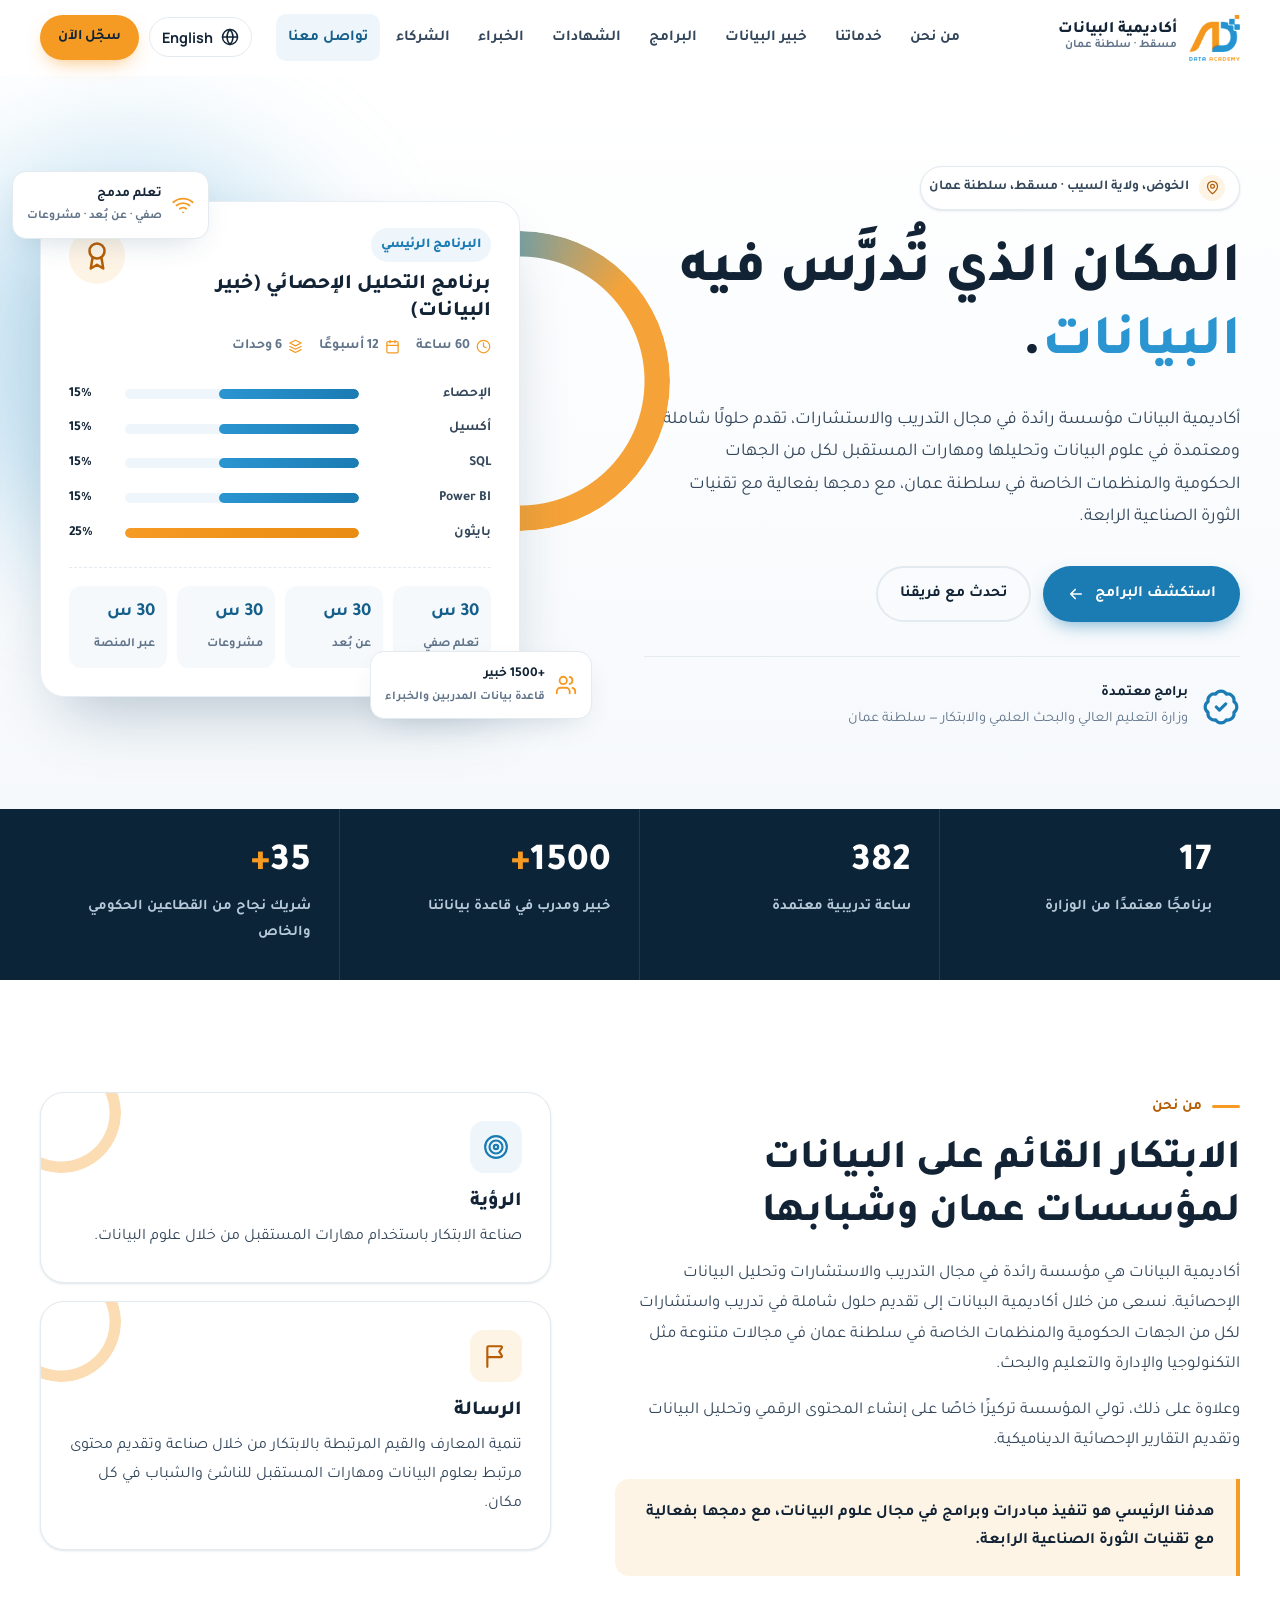
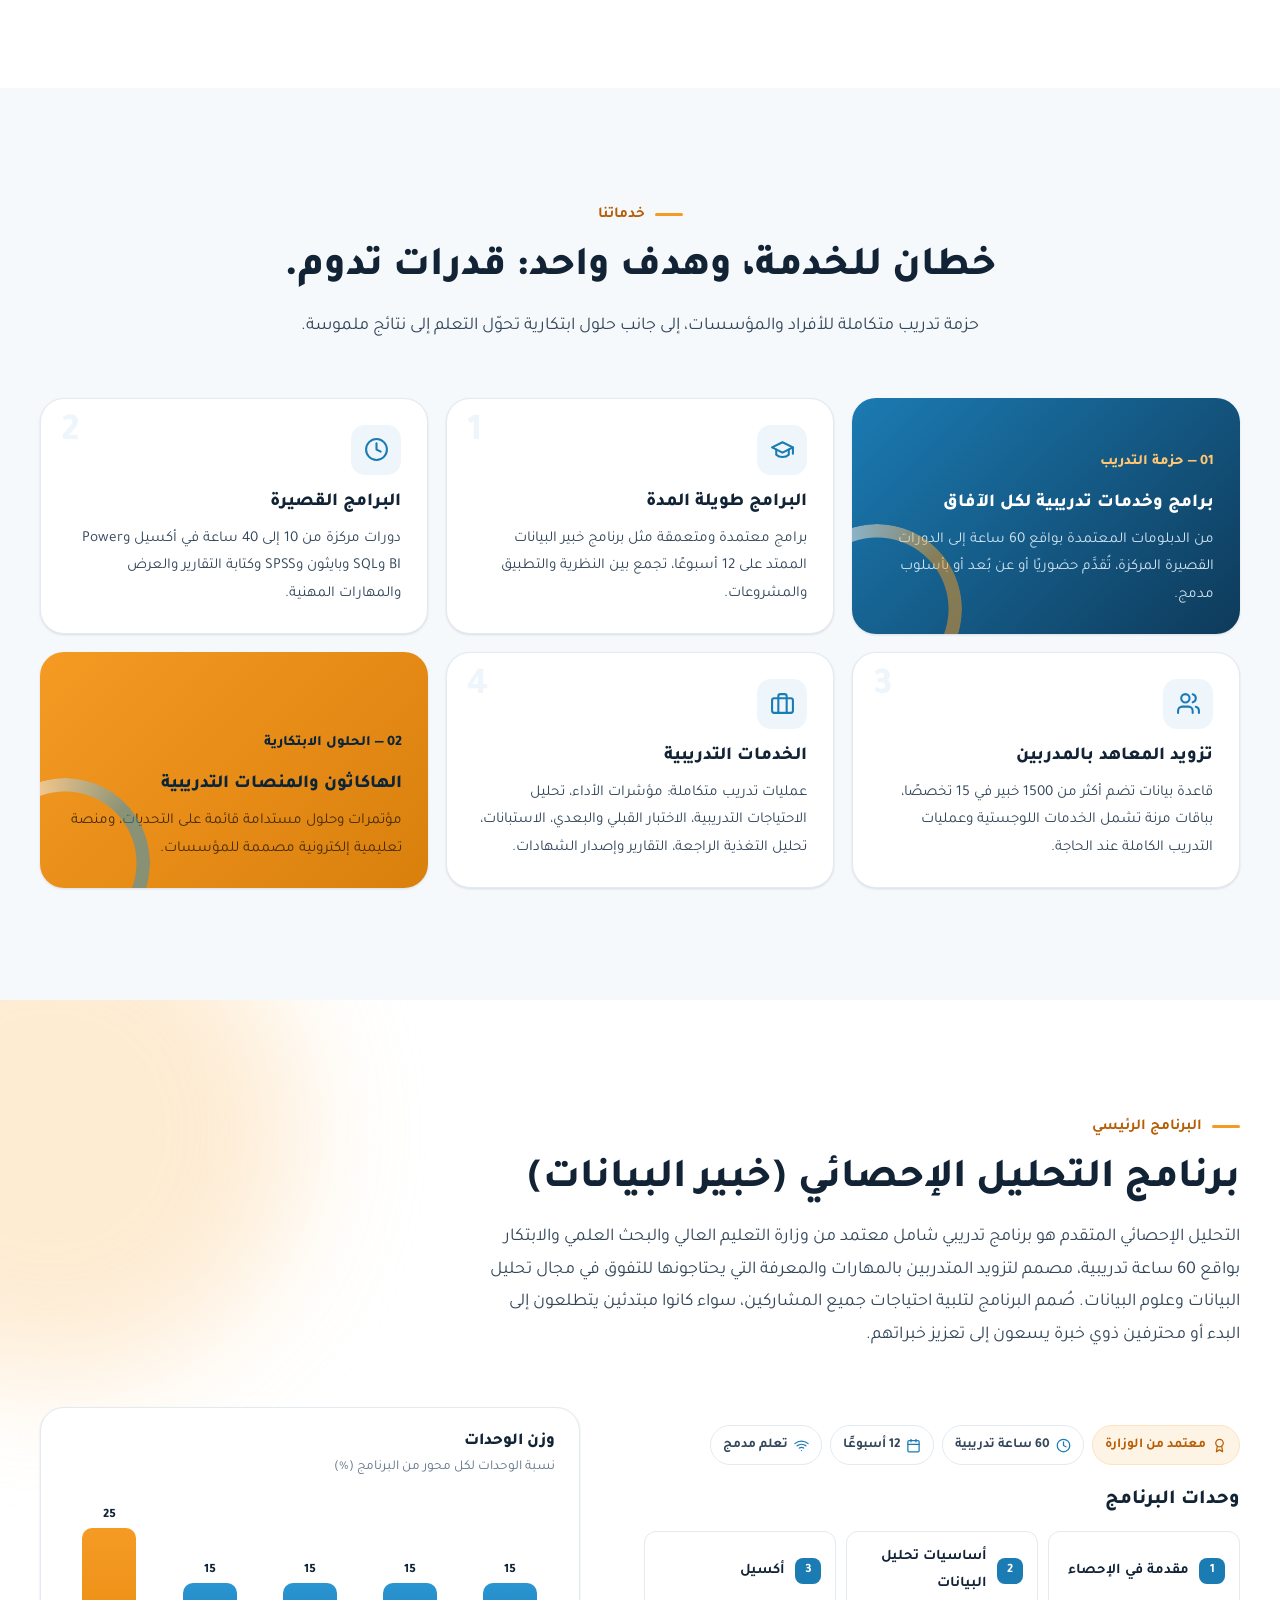
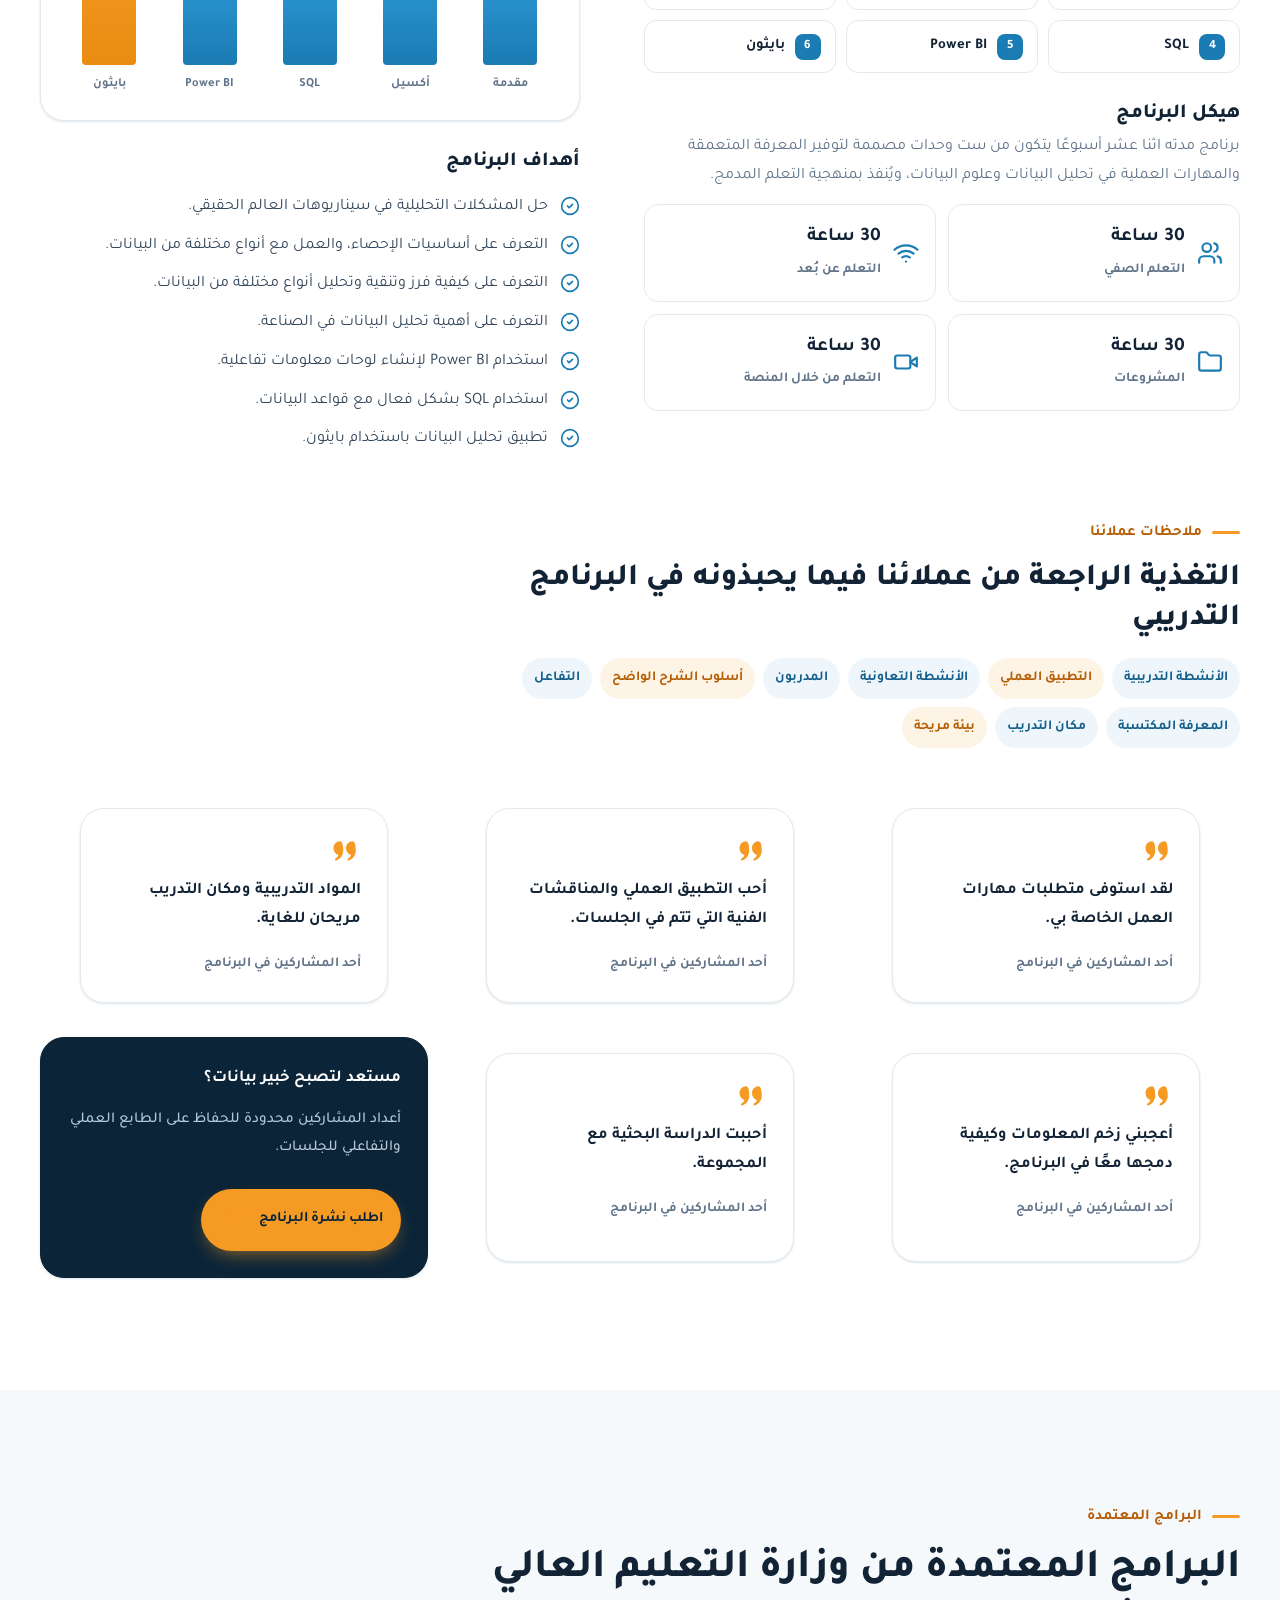
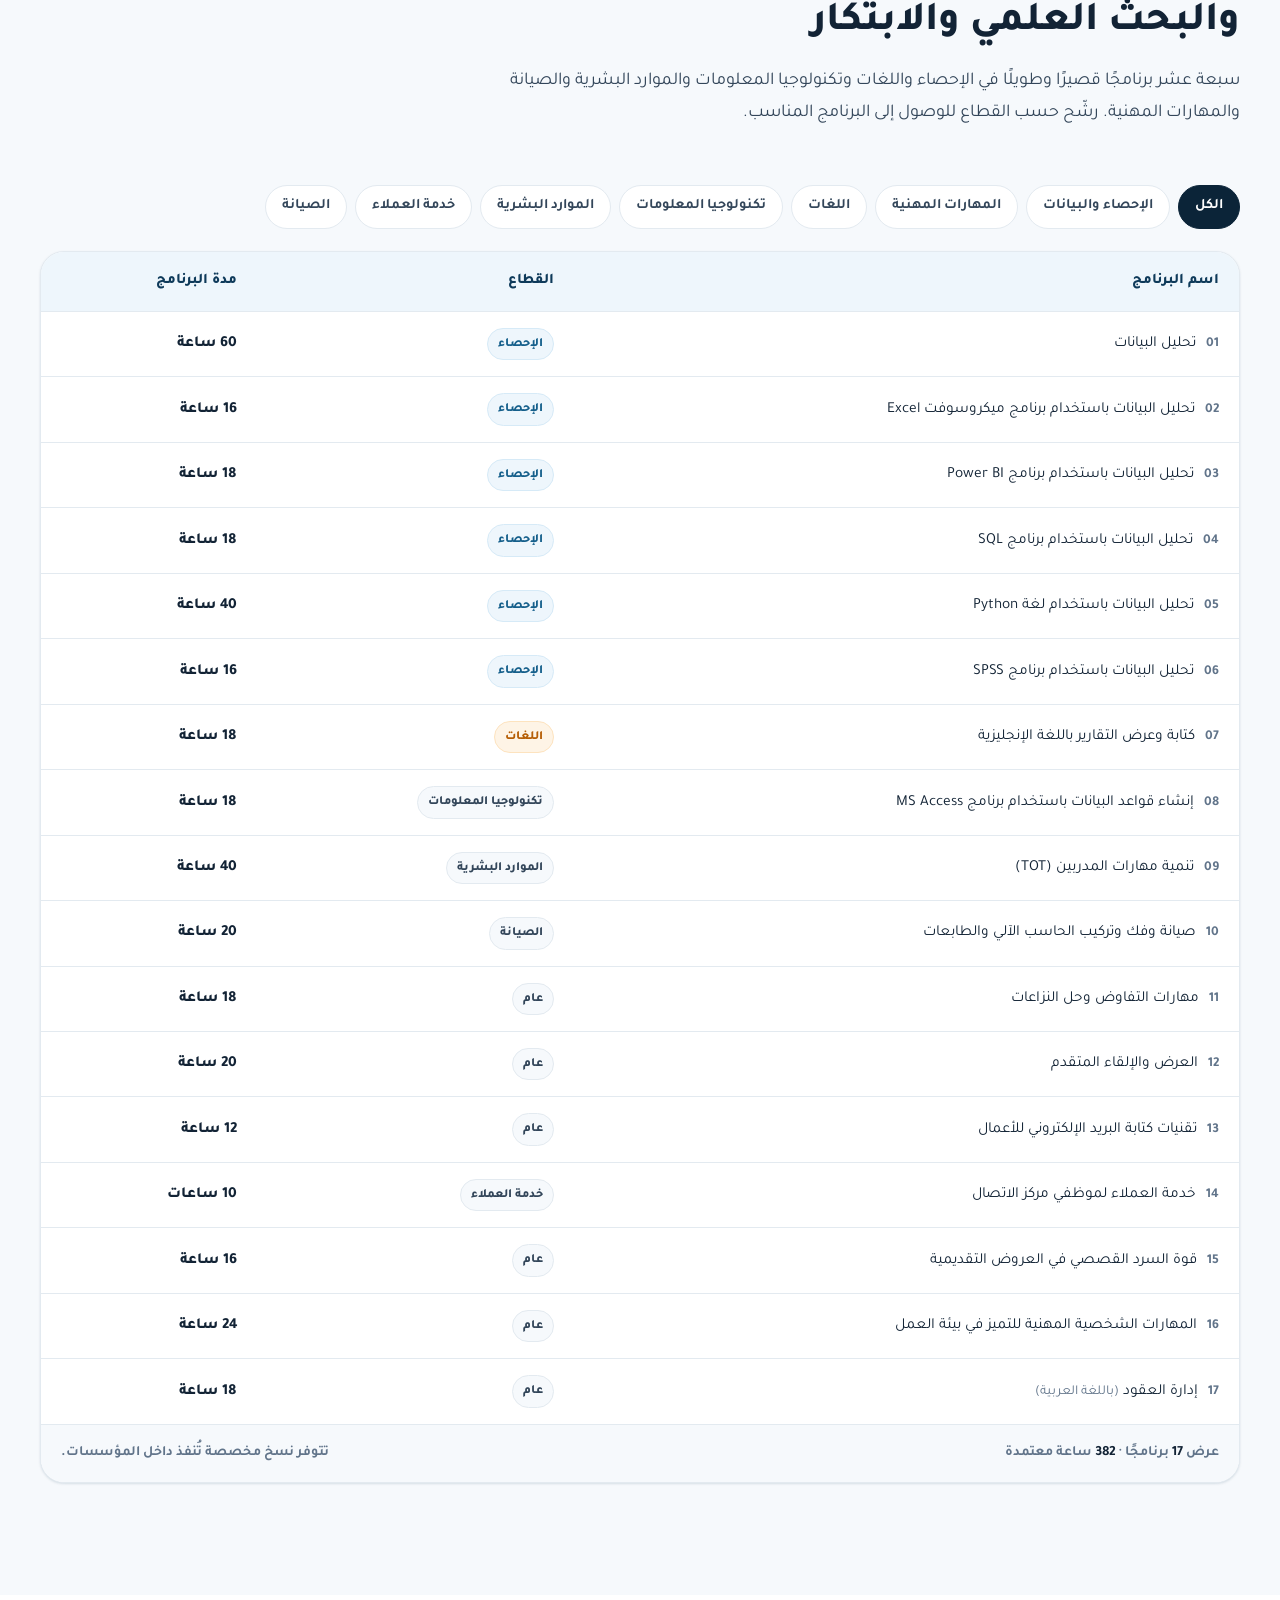
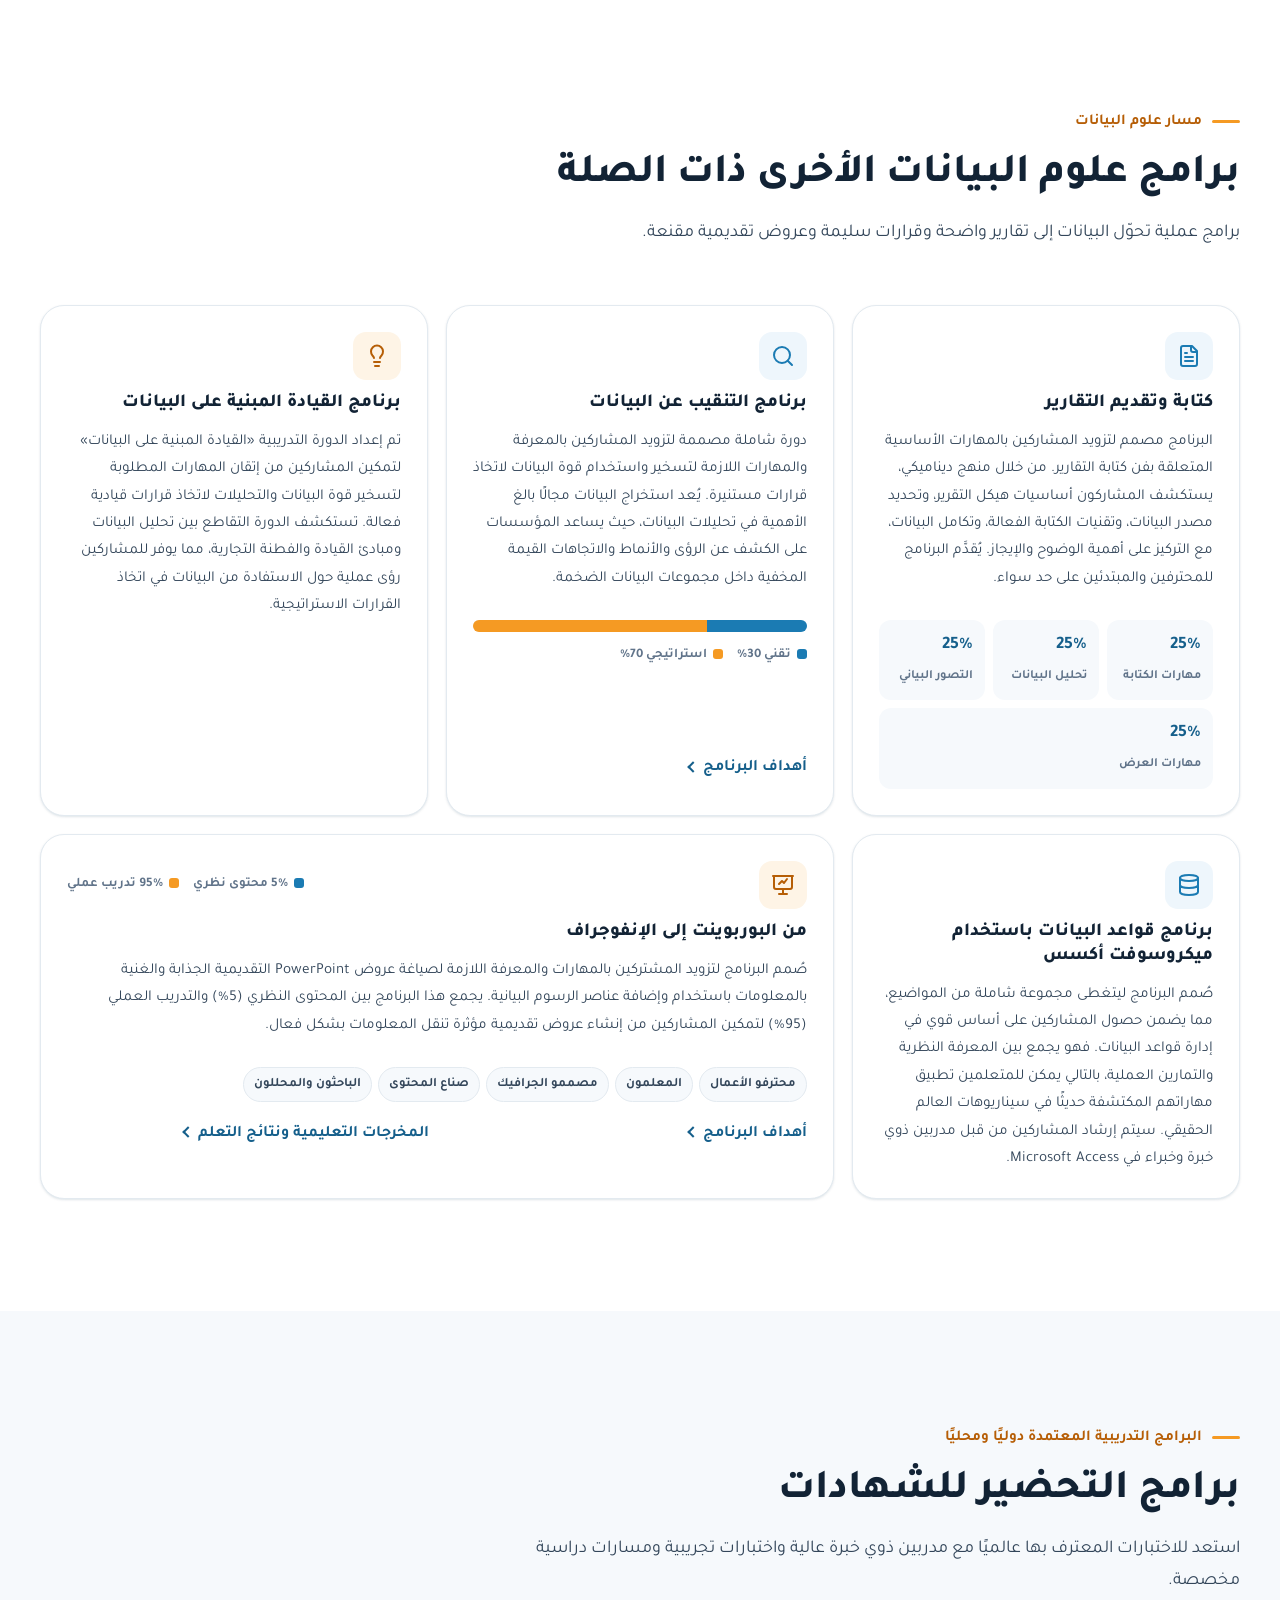
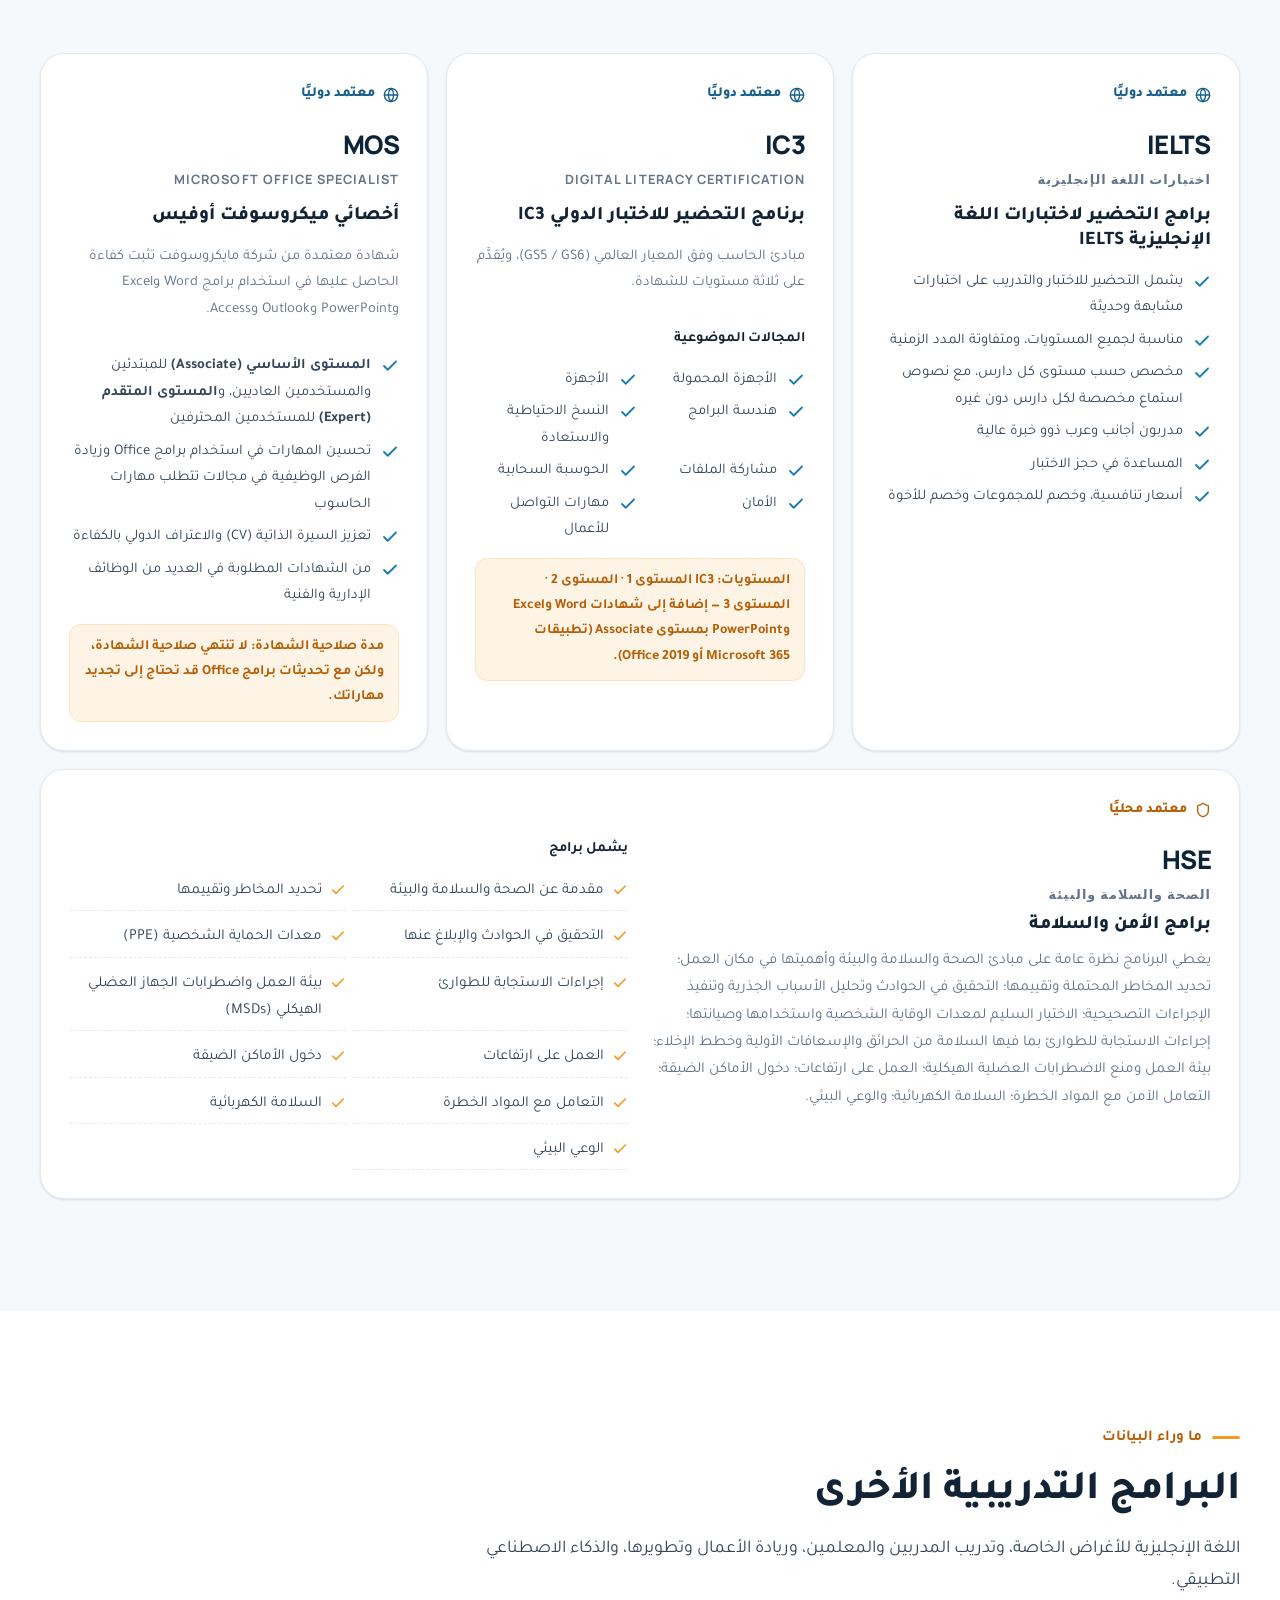
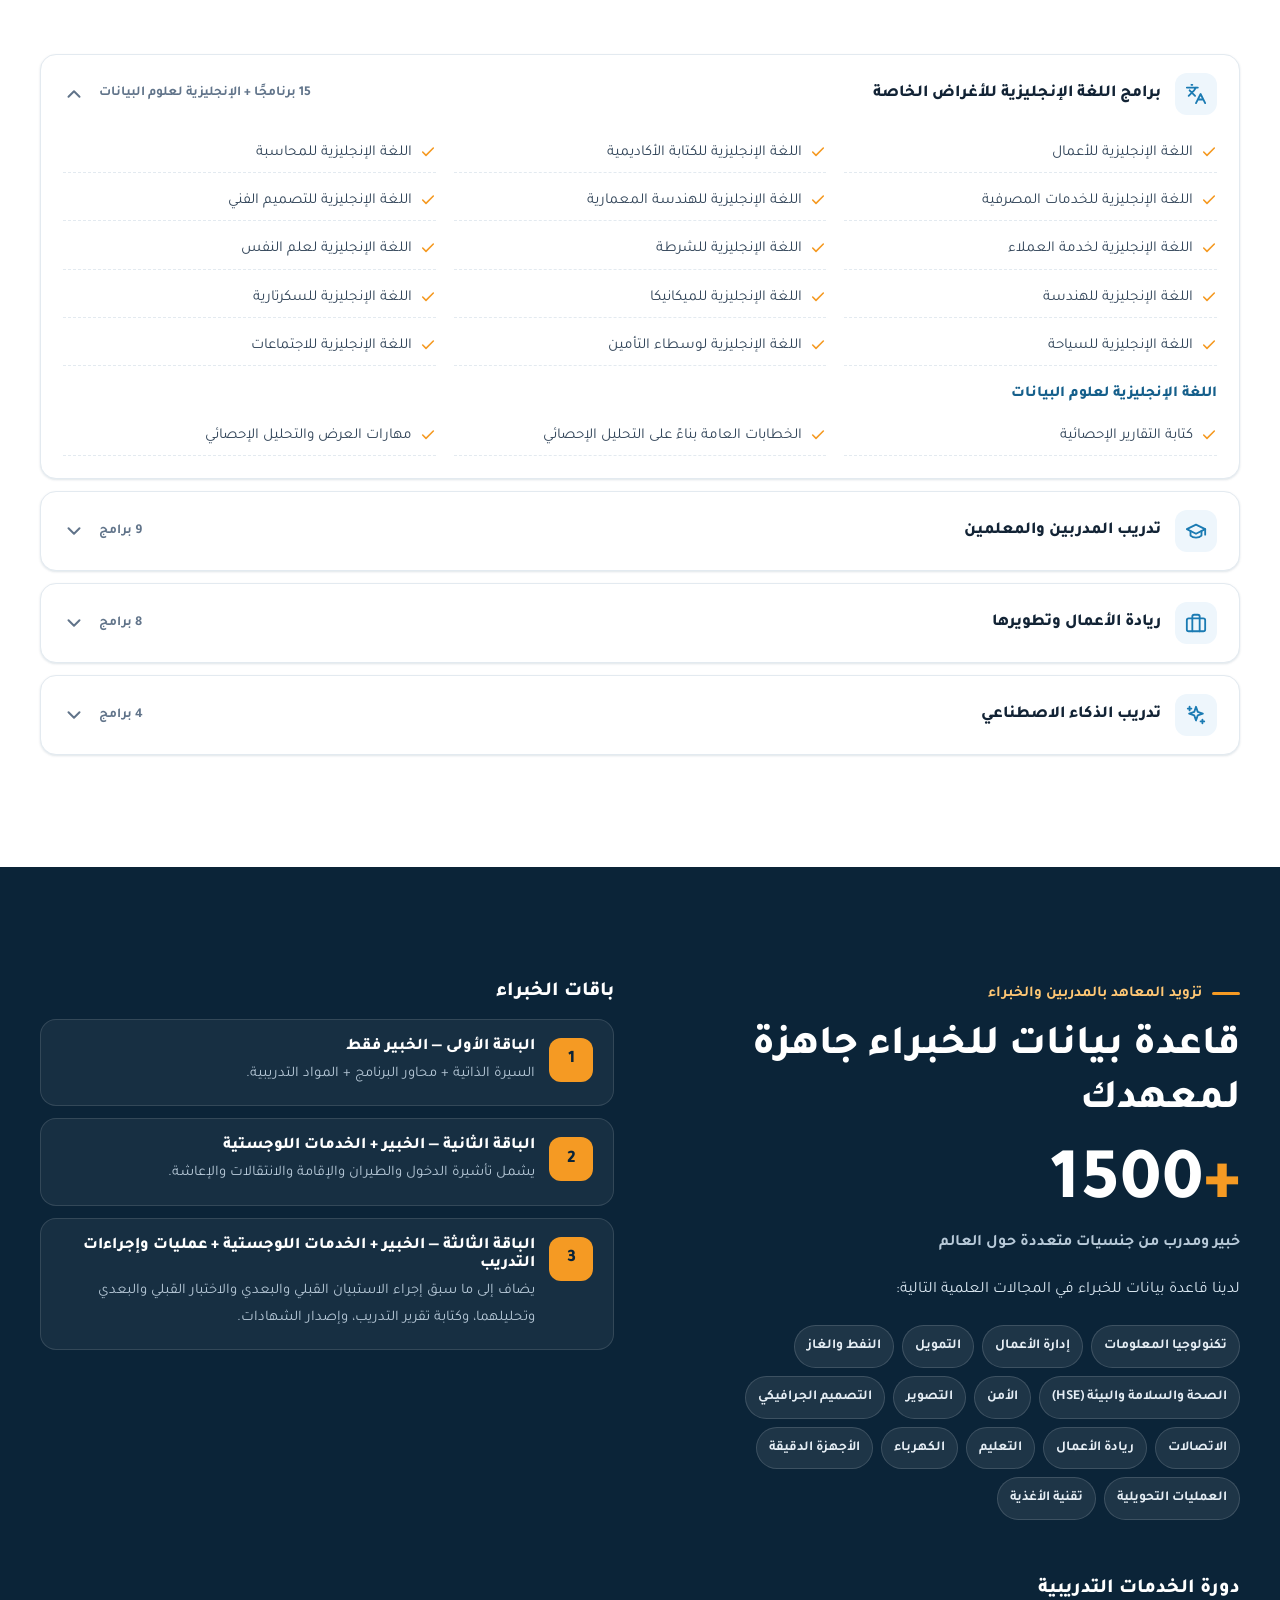
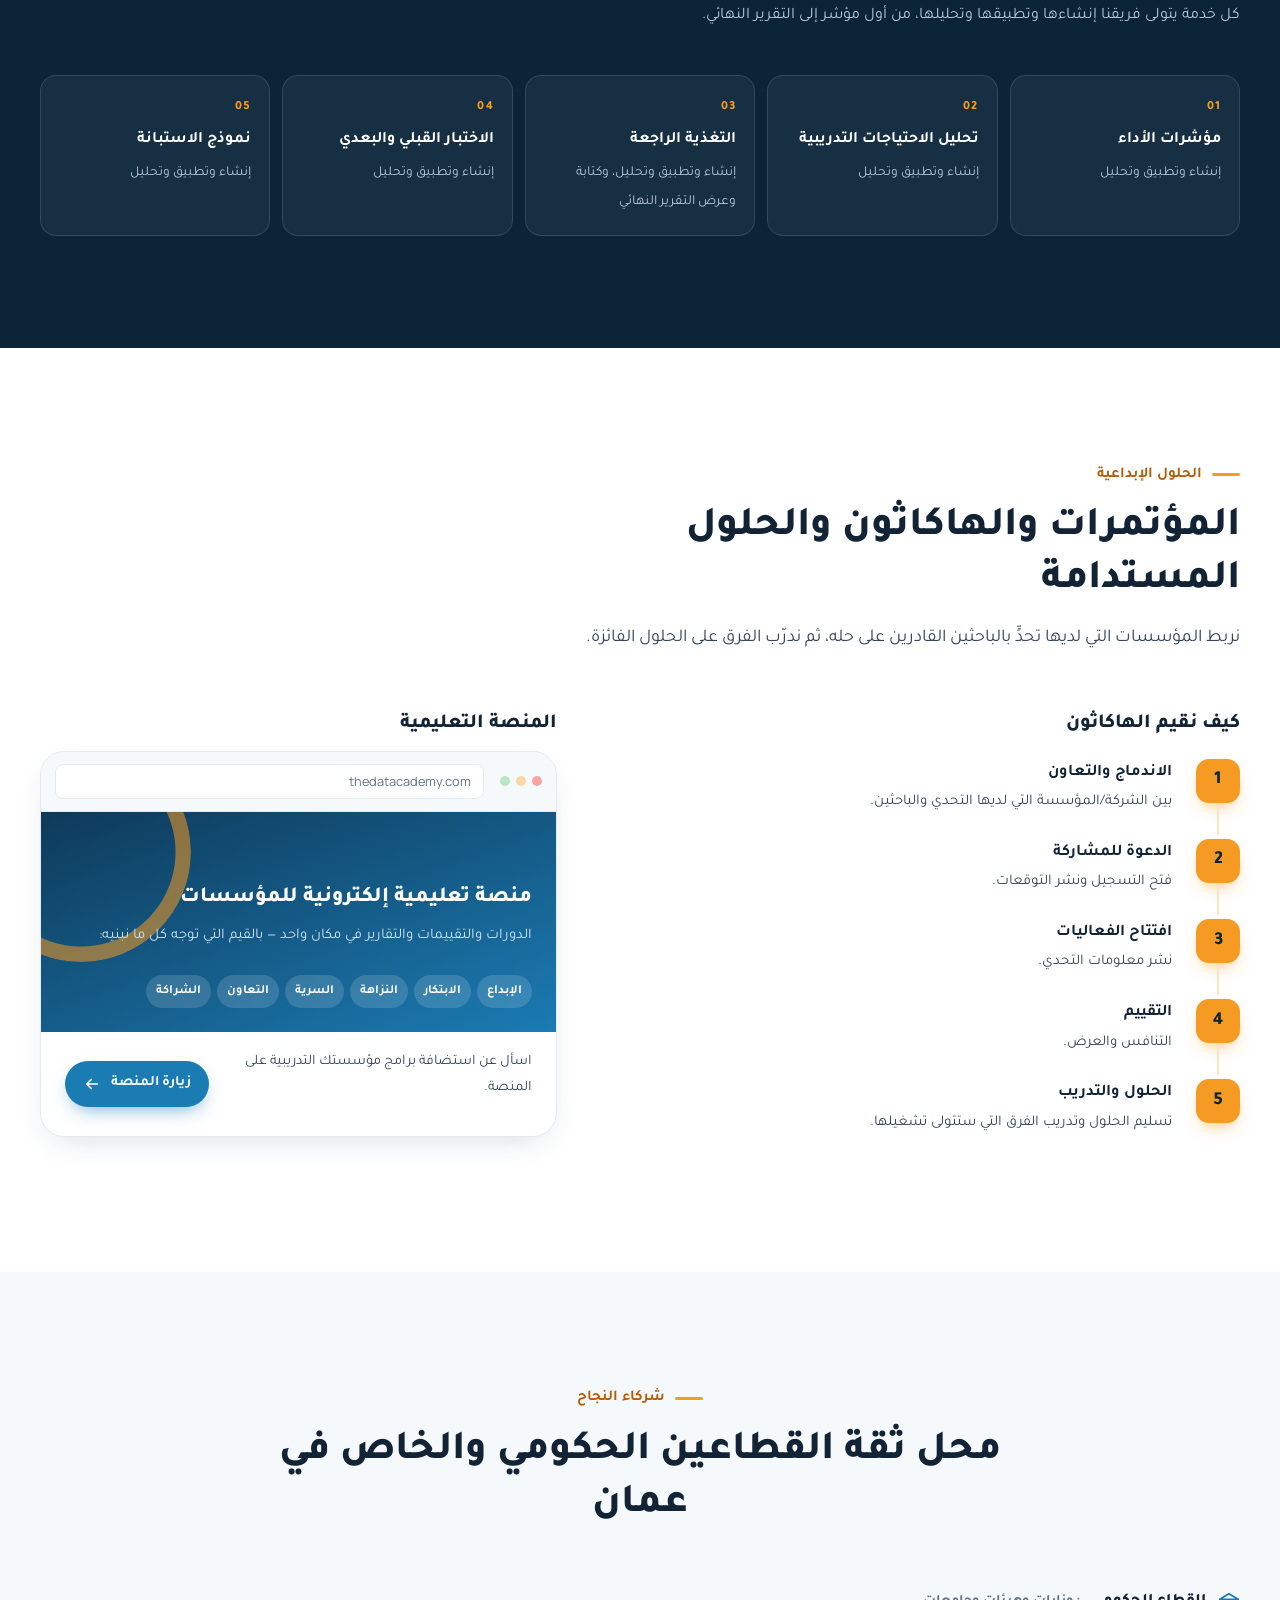
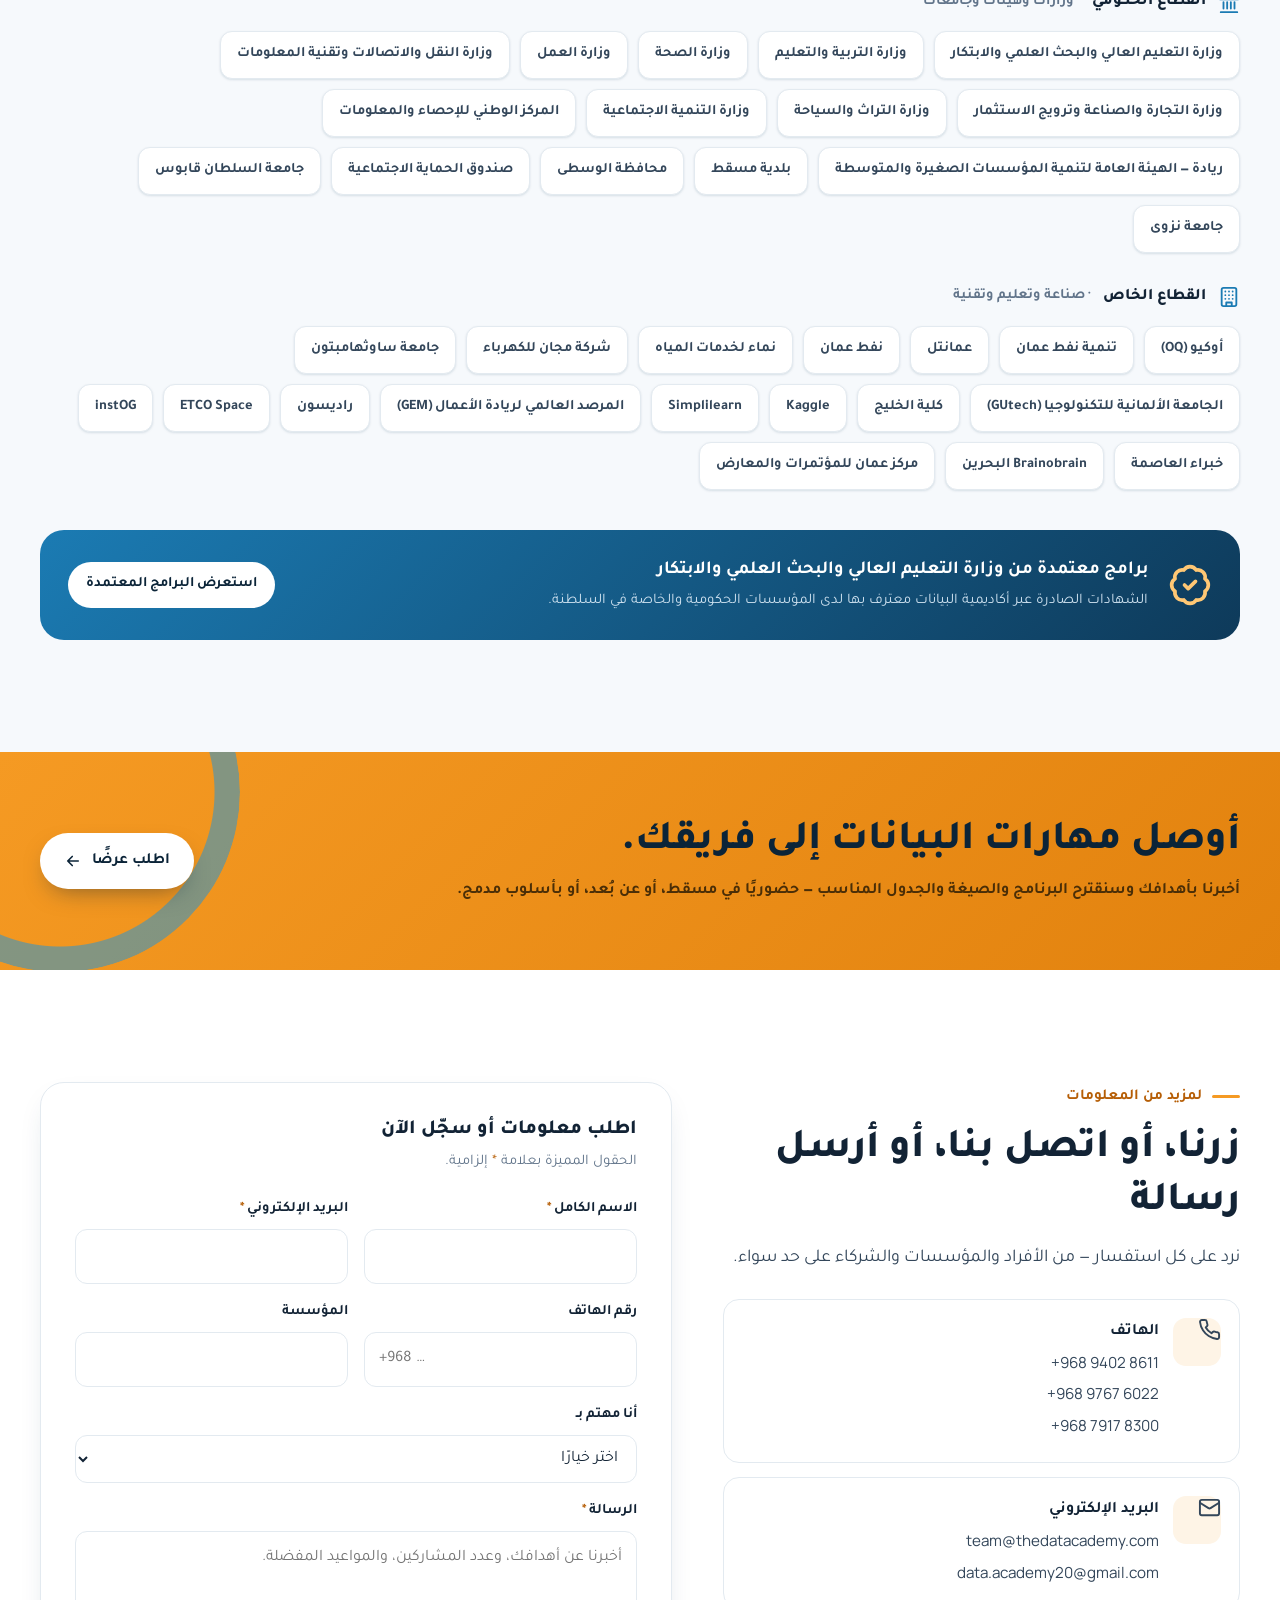
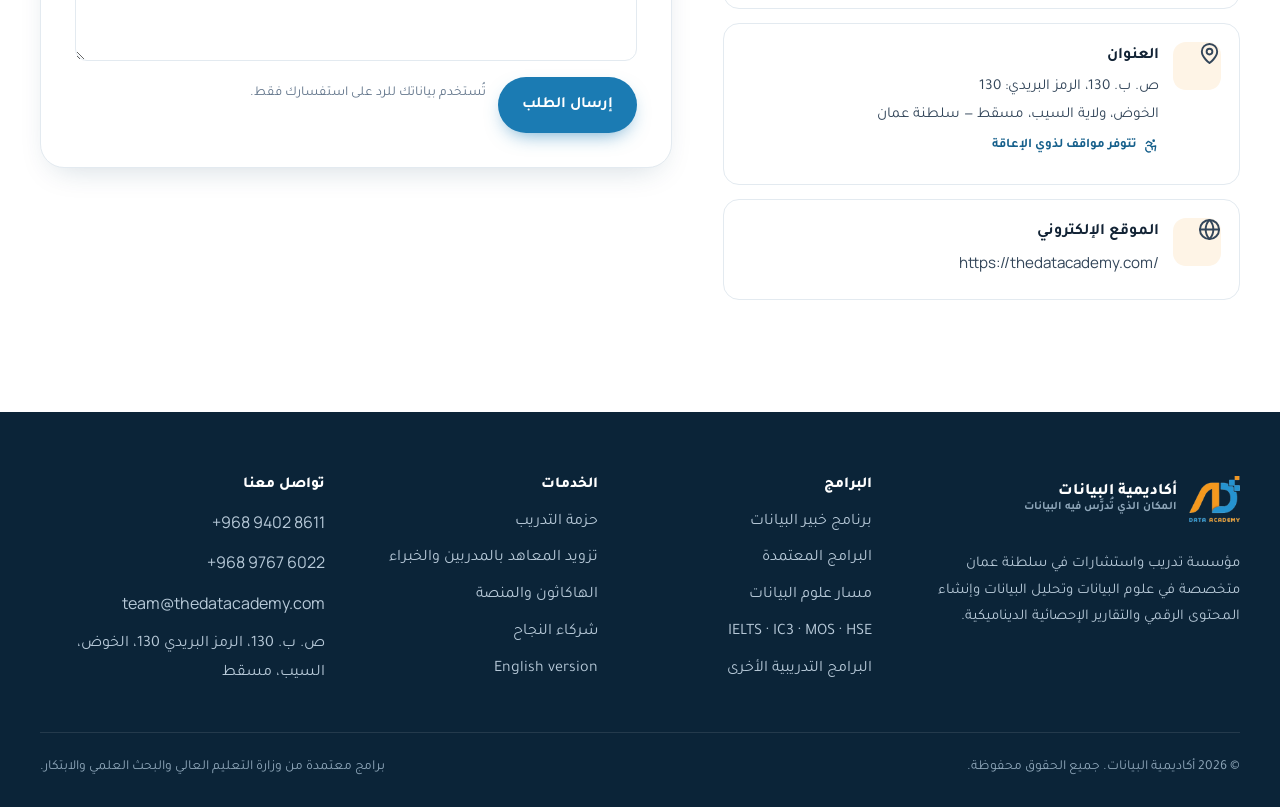
==== ar/index.html @ 4bfd2314 "Data Academy bilingual landing page (EN/AR) with fixed language switch - English page (index.html) a" ====
<!DOCTYPE html>
<html lang="ar" dir="rtl">
<head>
  <meta charset="UTF-8">
  <meta name="viewport" content="width=device-width, initial-scale=1">
  <title>أكاديمية البيانات | المكان الذي تُدرَّس فيه البيانات — مسقط، سلطنة عمان</title>
  <meta name="description" content="أكاديمية البيانات مؤسسة رائدة في مجال التدريب والاستشارات في سلطنة عمان، تقدم برامج معتمدة من وزارة التعليم العالي والبحث العلمي والابتكار في تحليل البيانات وعلوم البيانات واللغات والمهارات المهنية، إضافة إلى برامج التحضير لاختبارات IELTS وIC3 وMicrosoft Office Specialist.">
  <link rel="canonical" href="https://thedatacademy.com/ar/">
  <link rel="alternate" hreflang="ar" href="https://thedatacademy.com/ar/">
  <link rel="alternate" hreflang="en" href="https://thedatacademy.com/">
  <link rel="alternate" hreflang="x-default" href="https://thedatacademy.com/">
  <meta property="og:type" content="website">
  <meta property="og:title" content="أكاديمية البيانات — الابتكار القائم على البيانات">
  <meta property="og:description" content="برامج تدريبية معتمدة في تحليل البيانات وعلوم البيانات، وتحضير للشهادات الدولية، وتزويد المعاهد بالمدربين والخبراء، وحلول تعليمية مبتكرة في سلطنة عمان.">
  <meta property="og:image" content="../assets/img/logo.png">
  <meta property="og:locale" content="ar_OM">
  <meta property="og:locale:alternate" content="en_US">
  <meta name="theme-color" content="#2a95d1">
  <link rel="icon" type="image/png" href="../assets/img/logo.png">
  <link rel="preconnect" href="https://fonts.googleapis.com">
  <link rel="preconnect" href="https://fonts.gstatic.com" crossorigin>
  <link href="https://fonts.googleapis.com/css2?family=Tajawal:wght@400;500;700;800&family=Manrope:wght@500;700;800&display=swap" rel="stylesheet">
  <link rel="stylesheet" href="../assets/css/style.css?v=20260913">
  <script type="application/ld+json">
  {
    "@context": "https://schema.org",
    "@type": "EducationalOrganization",
    "name": "أكاديمية البيانات",
    "alternateName": "Data Academy",
    "url": "https://thedatacademy.com/ar/",
    "logo": "https://thedatacademy.com/assets/img/logo.png",
    "email": "team@thedatacademy.com",
    "telephone": "+968 94028611",
    "address": {
      "@type": "PostalAddress",
      "postOfficeBoxNumber": "130",
      "postalCode": "130",
      "addressLocality": "الخوض، ولاية السيب، مسقط",
      "addressCountry": "OM"
    },
    "description": "مؤسسة تدريب واستشارات متخصصة في علوم البيانات وتحليل البيانات وإنشاء المحتوى الرقمي والتقارير الإحصائية الديناميكية في سلطنة عمان."
  }
  </script>
</head>
<body>
<a class="skip-link" href="#main">الانتقال إلى المحتوى الرئيسي</a>

<!-- ============ SVG icon sprite ============ -->
<svg width="0" height="0" style="position:absolute" aria-hidden="true" focusable="false">
  <symbol id="i-arrow" viewBox="0 0 24 24" fill="none" stroke="currentColor" stroke-width="2.2" stroke-linecap="round" stroke-linejoin="round"><path d="M5 12h14M13 6l6 6-6 6"/></symbol>
  <symbol id="i-check" viewBox="0 0 24 24" fill="none" stroke="currentColor" stroke-width="2.4" stroke-linecap="round" stroke-linejoin="round"><path d="M20 6 9 17l-5-5"/></symbol>
  <symbol id="i-check-circle" viewBox="0 0 24 24" fill="none" stroke="currentColor" stroke-width="2" stroke-linecap="round" stroke-linejoin="round"><circle cx="12" cy="12" r="10"/><path d="m9 12 2 2 4-4"/></symbol>
  <symbol id="i-award" viewBox="0 0 24 24" fill="none" stroke="currentColor" stroke-width="2" stroke-linecap="round" stroke-linejoin="round"><circle cx="12" cy="8" r="6"/><path d="M15.5 13 17 22l-5-3-5 3 1.5-9"/></symbol>
  <symbol id="i-badge" viewBox="0 0 24 24" fill="none" stroke="currentColor" stroke-width="2" stroke-linecap="round" stroke-linejoin="round"><path d="M3.85 8.62a4 4 0 0 1 4.78-4.77 4 4 0 0 1 6.74 0 4 4 0 0 1 4.78 4.78 4 4 0 0 1 0 6.74 4 4 0 0 1-4.77 4.78 4 4 0 0 1-6.75 0 4 4 0 0 1-4.78-4.77 4 4 0 0 1 0-6.76Z"/><path d="m9 12 2 2 4-4"/></symbol>
  <symbol id="i-target" viewBox="0 0 24 24" fill="none" stroke="currentColor" stroke-width="2" stroke-linecap="round" stroke-linejoin="round"><circle cx="12" cy="12" r="10"/><circle cx="12" cy="12" r="6"/><circle cx="12" cy="12" r="2"/></symbol>
  <symbol id="i-flag" viewBox="0 0 24 24" fill="none" stroke="currentColor" stroke-width="2" stroke-linecap="round" stroke-linejoin="round"><path d="M4 22V4a1 1 0 0 1 1-1h11.5a1 1 0 0 1 .8 1.6L15 8l2.3 3.4a1 1 0 0 1-.8 1.6H4"/></symbol>
  <symbol id="i-cap" viewBox="0 0 24 24" fill="none" stroke="currentColor" stroke-width="2" stroke-linecap="round" stroke-linejoin="round"><path d="M22 10 12 5 2 10l10 5 10-5Z"/><path d="M6 12v5c3 3 9 3 12 0v-5"/><path d="M22 10v6"/></symbol>
  <symbol id="i-clock" viewBox="0 0 24 24" fill="none" stroke="currentColor" stroke-width="2" stroke-linecap="round" stroke-linejoin="round"><circle cx="12" cy="12" r="10"/><path d="M12 6v6l4 2"/></symbol>
  <symbol id="i-users" viewBox="0 0 24 24" fill="none" stroke="currentColor" stroke-width="2" stroke-linecap="round" stroke-linejoin="round"><path d="M16 21v-2a4 4 0 0 0-4-4H6a4 4 0 0 0-4 4v2"/><circle cx="9" cy="7" r="4"/><path d="M22 21v-2a4 4 0 0 0-3-3.87M16 3.13a4 4 0 0 1 0 7.75"/></symbol>
  <symbol id="i-layers" viewBox="0 0 24 24" fill="none" stroke="currentColor" stroke-width="2" stroke-linecap="round" stroke-linejoin="round"><path d="m12 2 9 4.5-9 4.5-9-4.5L12 2Z"/><path d="m3 12 9 4.5 9-4.5"/><path d="m3 17 9 4.5 9-4.5"/></symbol>
  <symbol id="i-monitor" viewBox="0 0 24 24" fill="none" stroke="currentColor" stroke-width="2" stroke-linecap="round" stroke-linejoin="round"><rect x="2" y="3" width="20" height="14" rx="2"/><path d="M8 21h8M12 17v4"/></symbol>
  <symbol id="i-quote" viewBox="0 0 24 24" fill="currentColor"><path d="M7.2 5C4.3 5 2 7.5 2 10.6c0 2.5 1.6 4.6 3.9 5.3-.4 1.4-1.3 2.4-2.6 3v1.6c3.7-.6 6.5-3.8 6.5-8.1C9.8 8 9 5 7.2 5Zm10 0C14.3 5 12 7.5 12 10.6c0 2.5 1.6 4.6 3.9 5.3-.4 1.4-1.3 2.4-2.6 3v1.6c3.7-.6 6.5-3.8 6.5-8.1C19.8 8 19 5 17.2 5Z"/></symbol>
  <symbol id="i-calendar" viewBox="0 0 24 24" fill="none" stroke="currentColor" stroke-width="2" stroke-linecap="round" stroke-linejoin="round"><rect x="3" y="4" width="18" height="18" rx="2"/><path d="M16 2v4M8 2v4M3 10h18"/></symbol>
  <symbol id="i-video" viewBox="0 0 24 24" fill="none" stroke="currentColor" stroke-width="2" stroke-linecap="round" stroke-linejoin="round"><path d="m22 8-6 4 6 4V8Z"/><rect x="2" y="6" width="14" height="12" rx="2"/></symbol>
  <symbol id="i-folder" viewBox="0 0 24 24" fill="none" stroke="currentColor" stroke-width="2" stroke-linecap="round" stroke-linejoin="round"><path d="M20 20a2 2 0 0 0 2-2V8a2 2 0 0 0-2-2h-7.9a2 2 0 0 1-1.69-.9L9.6 3.9A2 2 0 0 0 7.93 3H4a2 2 0 0 0-2 2v13a2 2 0 0 0 2 2Z"/></symbol>
  <symbol id="i-wifi" viewBox="0 0 24 24" fill="none" stroke="currentColor" stroke-width="2" stroke-linecap="round" stroke-linejoin="round"><path d="M5 12.55a11 11 0 0 1 14.08 0"/><path d="M1.42 9a16 16 0 0 1 21.16 0"/><path d="M8.53 16.11a6 6 0 0 1 6.95 0"/><path d="M12 20h.01"/></symbol>
  <symbol id="i-building" viewBox="0 0 24 24" fill="none" stroke="currentColor" stroke-width="2" stroke-linecap="round" stroke-linejoin="round"><rect x="4" y="2" width="16" height="20" rx="2"/><path d="M9 22v-4h6v4M8 6h.01M16 6h.01M12 6h.01M12 10h.01M12 14h.01M16 10h.01M16 14h.01M8 10h.01M8 14h.01"/></symbol>
  <symbol id="i-globe" viewBox="0 0 24 24" fill="none" stroke="currentColor" stroke-width="2" stroke-linecap="round" stroke-linejoin="round"><circle cx="12" cy="12" r="10"/><path d="M12 2a14.5 14.5 0 0 0 0 20 14.5 14.5 0 0 0 0-20M2 12h20"/></symbol>
  <symbol id="i-phone" viewBox="0 0 24 24" fill="none" stroke="currentColor" stroke-width="2" stroke-linecap="round" stroke-linejoin="round"><path d="M22 16.92v3a2 2 0 0 1-2.18 2 19.79 19.79 0 0 1-8.63-3.07 19.5 19.5 0 0 1-6-6 19.79 19.79 0 0 1-3.07-8.67A2 2 0 0 1 4.11 2h3a2 2 0 0 1 2 1.72c.13.96.36 1.9.7 2.81a2 2 0 0 1-.45 2.11L8.09 9.91a16 16 0 0 0 6 6l1.27-1.27a2 2 0 0 1 2.11-.45c.91.34 1.85.57 2.81.7A2 2 0 0 1 22 16.92Z"/></symbol>
  <symbol id="i-mail" viewBox="0 0 24 24" fill="none" stroke="currentColor" stroke-width="2" stroke-linecap="round" stroke-linejoin="round"><rect x="2" y="4" width="20" height="16" rx="2"/><path d="m22 7-8.97 5.7a1.94 1.94 0 0 1-2.06 0L2 7"/></symbol>
  <symbol id="i-pin" viewBox="0 0 24 24" fill="none" stroke="currentColor" stroke-width="2" stroke-linecap="round" stroke-linejoin="round"><path d="M20 10c0 6-8 12-8 12s-8-6-8-12a8 8 0 0 1 16 0Z"/><circle cx="12" cy="10" r="3"/></symbol>
  <symbol id="i-access" viewBox="0 0 24 24" fill="none" stroke="currentColor" stroke-width="2" stroke-linecap="round" stroke-linejoin="round"><circle cx="16" cy="4" r="1"/><path d="m18 19 1-7-6 1"/><path d="m5 8 3-3 5.5 3-2.36 3.5"/><path d="M4.24 14.5a5 5 0 0 0 6.88 6"/><path d="M13.76 17.5a5 5 0 0 0-6.88-6"/></symbol>
  <symbol id="i-chev" viewBox="0 0 24 24" fill="none" stroke="currentColor" stroke-width="2.2" stroke-linecap="round" stroke-linejoin="round"><path d="m6 9 6 6 6-6"/></symbol>
  <symbol id="i-book" viewBox="0 0 24 24" fill="none" stroke="currentColor" stroke-width="2" stroke-linecap="round" stroke-linejoin="round"><path d="M4 19.5v-15A2.5 2.5 0 0 1 6.5 2H20v20H6.5a2.5 2.5 0 0 1 0-5H20"/></symbol>
  <symbol id="i-lang" viewBox="0 0 24 24" fill="none" stroke="currentColor" stroke-width="2" stroke-linecap="round" stroke-linejoin="round"><path d="m5 8 6 6M4 14l6-6 2-3M2 5h12M7 2h1M22 22l-5-10-5 10M14 18h6"/></symbol>
  <symbol id="i-present" viewBox="0 0 24 24" fill="none" stroke="currentColor" stroke-width="2" stroke-linecap="round" stroke-linejoin="round"><path d="M2 3h20M21 3v11a2 2 0 0 1-2 2H5a2 2 0 0 1-2-2V3M12 16v5M8 21h8M8 11l3-3 2 2 3-4"/></symbol>
  <symbol id="i-shield" viewBox="0 0 24 24" fill="none" stroke="currentColor" stroke-width="2" stroke-linecap="round" stroke-linejoin="round"><path d="M20 13c0 5-3.5 7.5-7.66 8.95a1 1 0 0 1-.67-.01C7.5 20.5 4 18 4 13V6a1 1 0 0 1 1-1c2 0 4.5-1.2 6.24-2.72a1.17 1.17 0 0 1 1.52 0C14.51 3.81 17 5 19 5a1 1 0 0 1 1 1Z"/></symbol>
  <symbol id="i-db" viewBox="0 0 24 24" fill="none" stroke="currentColor" stroke-width="2" stroke-linecap="round" stroke-linejoin="round"><ellipse cx="12" cy="5" rx="9" ry="3"/><path d="M3 5v14a9 3 0 0 0 18 0V5M3 12a9 3 0 0 0 18 0"/></symbol>
  <symbol id="i-chart" viewBox="0 0 24 24" fill="none" stroke="currentColor" stroke-width="2" stroke-linecap="round" stroke-linejoin="round"><path d="M3 3v16a2 2 0 0 0 2 2h16"/><path d="M7 16v-5M12 16V8M17 16v-3"/></symbol>
  <symbol id="i-sparkles" viewBox="0 0 24 24" fill="none" stroke="currentColor" stroke-width="2" stroke-linecap="round" stroke-linejoin="round"><path d="m12 3 1.9 5.6L19.5 10.5l-5.6 1.9L12 18l-1.9-5.6L4.5 10.5l5.6-1.9L12 3Z"/><path d="M5 3v4M3 5h4M19 17v4M17 19h4"/></symbol>
  <symbol id="i-file" viewBox="0 0 24 24" fill="none" stroke="currentColor" stroke-width="2" stroke-linecap="round" stroke-linejoin="round"><path d="M15 2H6a2 2 0 0 0-2 2v16a2 2 0 0 0 2 2h12a2 2 0 0 0 2-2V7Z"/><path d="M14 2v4a2 2 0 0 0 2 2h4M10 9H8M16 13H8M16 17H8"/></symbol>
  <symbol id="i-search" viewBox="0 0 24 24" fill="none" stroke="currentColor" stroke-width="2" stroke-linecap="round" stroke-linejoin="round"><circle cx="11" cy="11" r="8"/><path d="m21 21-4.3-4.3"/></symbol>
  <symbol id="i-bulb" viewBox="0 0 24 24" fill="none" stroke="currentColor" stroke-width="2" stroke-linecap="round" stroke-linejoin="round"><path d="M15 14c.2-1 .7-1.7 1.5-2.5A6 6 0 1 0 7.5 11.5c.8.8 1.3 1.5 1.5 2.5"/><path d="M9 18h6M10 22h4"/></symbol>
  <symbol id="i-pie" viewBox="0 0 24 24" fill="none" stroke="currentColor" stroke-width="2" stroke-linecap="round" stroke-linejoin="round"><path d="M21.21 15.89A10 10 0 1 1 8 2.83"/><path d="M22 12A10 10 0 0 0 12 2v10Z"/></symbol>
  <symbol id="i-briefcase" viewBox="0 0 24 24" fill="none" stroke="currentColor" stroke-width="2" stroke-linecap="round" stroke-linejoin="round"><rect x="2" y="7" width="20" height="14" rx="2"/><path d="M16 21V5a2 2 0 0 0-2-2h-4a2 2 0 0 0-2 2v16"/></symbol>
  <symbol id="i-menu" viewBox="0 0 24 24" fill="none" stroke="currentColor" stroke-width="2.2" stroke-linecap="round"><path d="M4 7h16M4 12h16M4 17h16"/></symbol>
  <symbol id="i-x" viewBox="0 0 24 24" fill="none" stroke="currentColor" stroke-width="2.2" stroke-linecap="round"><path d="M6 6l12 12M18 6 6 18"/></symbol>
  <symbol id="i-landmark" viewBox="0 0 24 24" fill="none" stroke="currentColor" stroke-width="2" stroke-linecap="round" stroke-linejoin="round"><path d="M3 22h18M6 18v-7M10 18v-7M14 18v-7M18 18v-7M12 2 2 8h20L12 2Z"/></symbol>
</svg>

<!-- ============ Header ============ -->
<header class="header">
  <div class="container header__inner">
    <a class="brand" href="#top" aria-label="أكاديمية البيانات — الصفحة الرئيسية">
      <img src="../assets/img/logo.png" alt="" width="60" height="54">
      <span class="brand__text">أكاديمية البيانات<small>مسقط · سلطنة عمان</small></span>
    </a>

    <nav class="nav" id="nav" aria-label="التنقل الرئيسي">
      <a href="#about">من نحن</a>
      <a href="#services">خدماتنا</a>
      <a href="#flagship">خبير البيانات</a>
      <a href="#programs">البرامج</a>
      <a href="#certifications">الشهادات</a>
      <a href="#experts">الخبراء</a>
      <a href="#partners">الشركاء</a>
      <a href="#contact">تواصل معنا</a>
      <a class="btn btn--accent btn--sm nav__cta" href="#contact">سجّل الآن</a>
    </nav>

    <div class="header__actions">
      <a class="lang-switch" href="../index.html" lang="en" hreflang="en" title="English version">
        <svg aria-hidden="true"><use href="#i-globe"/></svg><span class="en">English</span>
      </a>
      <a class="btn btn--accent btn--sm" href="#contact">سجّل الآن</a>
      <button class="nav-toggle" type="button" aria-expanded="false" aria-controls="nav" aria-label="فتح القائمة">
        <svg class="icon-menu" aria-hidden="true"><use href="#i-menu"/></svg>
        <svg class="icon-close" aria-hidden="true"><use href="#i-x"/></svg>
      </button>
    </div>
  </div>
</header>

<main id="main">
<!-- ============ Hero ============ -->
<section class="hero" id="top">
  <div class="container hero__grid">
    <div>
      <span class="hero__badge reveal">
        <span class="dot"><svg aria-hidden="true"><use href="#i-pin"/></svg></span>
        الخوض، ولاية السيب · مسقط، سلطنة عمان
      </span>
      <h1 class="reveal" data-delay="1">المكان الذي تُدرَّس فيه <span class="accent">البيانات</span>.</h1>
      <p class="lead reveal" data-delay="2">أكاديمية البيانات مؤسسة رائدة في مجال التدريب والاستشارات، تقدم حلولًا شاملة ومعتمدة في علوم البيانات وتحليلها ومهارات المستقبل لكل من الجهات الحكومية والمنظمات الخاصة في سلطنة عمان، مع دمجها بفعالية مع تقنيات الثورة الصناعية الرابعة.</p>
      <div class="hero__cta reveal" data-delay="3">
        <a class="btn btn--primary" href="#programs">استكشف البرامج <svg class="icon-arrow" aria-hidden="true"><use href="#i-arrow"/></svg></a>
        <a class="btn btn--ghost" href="#contact">تحدث مع فريقنا</a>
      </div>
      <div class="hero__trust reveal" data-delay="3">
        <svg aria-hidden="true"><use href="#i-badge"/></svg>
        <div><strong>برامج معتمدة</strong>وزارة التعليم العالي والبحث العلمي والابتكار — سلطنة عمان</div>
      </div>
    </div>

    <div class="hero__visual reveal" data-delay="2">
      <span class="ring" aria-hidden="true"></span>
      <span class="blob" aria-hidden="true"></span>
      <article class="hero-card" aria-label="ملخص برنامج خبير البيانات">
        <div class="hero-card__head">
          <div>
            <span class="hero-card__tag">البرنامج الرئيسي</span>
            <h3>برنامج التحليل الإحصائي (خبير البيانات)</h3>
            <div class="hero-card__meta">
              <span><svg aria-hidden="true"><use href="#i-clock"/></svg>60 ساعة</span>
              <span><svg aria-hidden="true"><use href="#i-calendar"/></svg>12 أسبوعًا</span>
              <span><svg aria-hidden="true"><use href="#i-layers"/></svg>6 وحدات</span>
            </div>
          </div>
          <span class="hero-card__seal" title="معتمد"><svg aria-hidden="true"><use href="#i-award"/></svg></span>
        </div>
        <div class="bars" role="list" aria-label="وزن الوحدات">
          <div class="bar" role="listitem"><span>الإحصاء</span><span class="bar__track"><span class="bar__fill" data-w="60%"></span></span><span class="bar__val">15%</span></div>
          <div class="bar" role="listitem"><span>أكسيل</span><span class="bar__track"><span class="bar__fill" data-w="60%"></span></span><span class="bar__val">15%</span></div>
          <div class="bar" role="listitem"><span>SQL</span><span class="bar__track"><span class="bar__fill" data-w="60%"></span></span><span class="bar__val">15%</span></div>
          <div class="bar" role="listitem"><span>Power BI</span><span class="bar__track"><span class="bar__fill" data-w="60%"></span></span><span class="bar__val">15%</span></div>
          <div class="bar" role="listitem"><span>بايثون</span><span class="bar__track"><span class="bar__fill bar__fill--accent" data-w="100%"></span></span><span class="bar__val">25%</span></div>
        </div>
        <div class="hero-card__foot">
          <div class="mini-stat"><strong>30 س</strong><span>تعلم صفي</span></div>
          <div class="mini-stat"><strong>30 س</strong><span>عن بُعد</span></div>
          <div class="mini-stat"><strong>30 س</strong><span>مشروعات</span></div>
          <div class="mini-stat"><strong>30 س</strong><span>عبر المنصة</span></div>
        </div>
      </article>
      <span class="float-badge float-badge--a"><svg aria-hidden="true"><use href="#i-users"/></svg><span>+1500 خبير<small>قاعدة بيانات المدربين والخبراء</small></span></span>
      <span class="float-badge float-badge--b"><svg aria-hidden="true"><use href="#i-wifi"/></svg><span>تعلم مدمج<small>صفي · عن بُعد · مشروعات</small></span></span>
    </div>
  </div>
</section>

<!-- ============ Stats ============ -->
<section class="stats" aria-label="أرقام رئيسية">
  <div class="container stats__grid">
    <div class="stat"><strong><span data-count="17">17</span></strong><span>برنامجًا معتمدًا من الوزارة</span></div>
    <div class="stat"><strong><span data-count="382">382</span></strong><span>ساعة تدريبية معتمدة</span></div>
    <div class="stat"><strong><span data-count="1500">1500</span><span class="suffix">+</span></strong><span>خبير ومدرب في قاعدة بياناتنا</span></div>
    <div class="stat"><strong><span data-count="35">35</span><span class="suffix">+</span></strong><span>شريك نجاح من القطاعين الحكومي والخاص</span></div>
  </div>
</section>

<!-- ============ About ============ -->
<section class="section" id="about">
  <div class="container about__grid">
    <div class="about__text reveal">
      <span class="eyebrow">من نحن</span>
      <h2>الابتكار القائم على البيانات لمؤسسات عمان وشبابها</h2>
      <p style="margin-top:18px">أكاديمية البيانات هي مؤسسة رائدة في مجال التدريب والاستشارات وتحليل البيانات الإحصائية. نسعى من خلال أكاديمية البيانات إلى تقديم حلول شاملة في تدريب واستشارات لكل من الجهات الحكومية والمنظمات الخاصة في سلطنة عمان في مجالات متنوعة مثل التكنولوجيا والإدارة والتعليم والبحث.</p>
      <p>وعلاوة على ذلك، تولي المؤسسة تركيزًا خاصًا على إنشاء المحتوى الرقمي وتحليل البيانات وتقديم التقارير الإحصائية الديناميكية.</p>
      <div class="about__objective">هدفنا الرئيسي هو تنفيذ مبادرات وبرامج في مجال علوم البيانات، مع دمجها بفعالية مع تقنيات الثورة الصناعية الرابعة.</div>
    </div>
    <div class="vm">
      <article class="vm__card reveal" data-delay="1">
        <span class="ring" aria-hidden="true"></span>
        <div class="vm__icon"><svg aria-hidden="true"><use href="#i-target"/></svg></div>
        <h3>الرؤية</h3>
        <p>صناعة الابتكار باستخدام مهارات المستقبل من خلال علوم البيانات.</p>
      </article>
      <article class="vm__card vm__card--accent reveal" data-delay="2">
        <span class="ring" aria-hidden="true"></span>
        <div class="vm__icon"><svg aria-hidden="true"><use href="#i-flag"/></svg></div>
        <h3>الرسالة</h3>
        <p>تنمية المعارف والقيم المرتبطة بالابتكار من خلال صناعة وتقديم محتوى مرتبط بعلوم البيانات ومهارات المستقبل للناشئ والشباب في كل مكان.</p>
      </article>
    </div>
  </div>
</section>

<!-- ============ Services ============ -->
<section class="section section--tint" id="services">
  <div class="container">
    <div class="section-head section-head--center reveal">
      <span class="eyebrow">خدماتنا</span>
      <h2>خطان للخدمة، وهدف واحد: قدرات تدوم.</h2>
      <p class="lead">حزمة تدريب متكاملة للأفراد والمؤسسات، إلى جانب حلول ابتكارية تحوّل التعلم إلى نتائج ملموسة.</p>
    </div>

    <div class="bento">
      <article class="tile tile--group col-4 reveal">
        <span class="ring" aria-hidden="true"></span>
        <span class="tile__kicker">01 — حزمة التدريب</span>
        <h3>برامج وخدمات تدريبية لكل الآفاق</h3>
        <p>من الدبلومات المعتمدة بواقع 60 ساعة إلى الدورات القصيرة المركزة، تُقدَّم حضوريًا أو عن بُعد أو بأسلوب مدمج.</p>
      </article>
      <article class="tile col-4 reveal" data-delay="1">
        <span class="tile__num" aria-hidden="true">1</span>
        <div class="tile__icon"><svg aria-hidden="true"><use href="#i-cap"/></svg></div>
        <h3>البرامج طويلة المدة</h3>
        <p>برامج معتمدة ومتعمقة مثل برنامج خبير البيانات الممتد على 12 أسبوعًا، تجمع بين النظرية والتطبيق والمشروعات.</p>
      </article>
      <article class="tile col-4 reveal" data-delay="2">
        <span class="tile__num" aria-hidden="true">2</span>
        <div class="tile__icon"><svg aria-hidden="true"><use href="#i-clock"/></svg></div>
        <h3>البرامج القصيرة</h3>
        <p>دورات مركزة من 10 إلى 40 ساعة في أكسيل وPower BI وSQL وبايثون وSPSS وكتابة التقارير والعرض والمهارات المهنية.</p>
      </article>
      <article class="tile col-4 reveal" data-delay="1">
        <span class="tile__num" aria-hidden="true">3</span>
        <div class="tile__icon"><svg aria-hidden="true"><use href="#i-users"/></svg></div>
        <h3>تزويد المعاهد بالمدربين</h3>
        <p>قاعدة بيانات تضم أكثر من 1500 خبير في 15 تخصصًا، بباقات مرنة تشمل الخدمات اللوجستية وعمليات التدريب الكاملة عند الحاجة.</p>
      </article>
      <article class="tile col-4 reveal" data-delay="2">
        <span class="tile__num" aria-hidden="true">4</span>
        <div class="tile__icon"><svg aria-hidden="true"><use href="#i-briefcase"/></svg></div>
        <h3>الخدمات التدريبية</h3>
        <p>عمليات تدريب متكاملة: مؤشرات الأداء، تحليل الاحتياجات التدريبية، الاختبار القبلي والبعدي، الاستبانات، تحليل التغذية الراجعة، التقارير وإصدار الشهادات.</p>
      </article>
      <article class="tile tile--group tile--group-accent col-4 reveal" data-delay="3">
        <span class="ring" aria-hidden="true"></span>
        <span class="tile__kicker">02 — الحلول الابتكارية</span>
        <h3>الهاكاثون والمنصات التدريبية</h3>
        <p>مؤتمرات وحلول مستدامة قائمة على التحديات، ومنصة تعليمية إلكترونية مصممة للمؤسسات.</p>
      </article>
    </div>
  </div>
</section>

<!-- ============ Flagship: Data Expert ============ -->
<section class="section flagship" id="flagship">
  <span class="blob" aria-hidden="true"></span>
  <div class="container">
    <div class="section-head reveal">
      <span class="eyebrow">البرنامج الرئيسي</span>
      <h2>برنامج التحليل الإحصائي (خبير البيانات)</h2>
      <p class="lead">التحليل الإحصائي المتقدم هو برنامج تدريبي شامل معتمد من وزارة التعليم العالي والبحث العلمي والابتكار بواقع 60 ساعة تدريبية، مصمم لتزويد المتدربين بالمهارات والمعرفة التي يحتاجونها للتفوق في مجال تحليل البيانات وعلوم البيانات. صُمم البرنامج لتلبية احتياجات جميع المشاركين، سواء كانوا مبتدئين يتطلعون إلى البدء أو محترفين ذوي خبرة يسعون إلى تعزيز خبراتهم.</p>
    </div>

    <div class="flagship__grid">
      <div class="reveal">
        <div class="pill-row">
          <span class="pill pill--accent"><svg aria-hidden="true"><use href="#i-award"/></svg>معتمد من الوزارة</span>
          <span class="pill"><svg aria-hidden="true"><use href="#i-clock"/></svg>60 ساعة تدريبية</span>
          <span class="pill"><svg aria-hidden="true"><use href="#i-calendar"/></svg>12 أسبوعًا</span>
          <span class="pill"><svg aria-hidden="true"><use href="#i-wifi"/></svg>تعلم مدمج</span>
        </div>

        <h3>وحدات البرنامج</h3>
        <ol class="modules">
          <li>مقدمة في الإحصاء</li>
          <li>أساسيات تحليل البيانات</li>
          <li>أكسيل</li>
          <li>SQL</li>
          <li>Power BI</li>
          <li>بايثون</li>
        </ol>

        <h3 style="margin-top:28px">هيكل البرنامج</h3>
        <p class="muted" style="margin:6px 0 14px">برنامج مدته اثنا عشر أسبوعًا يتكون من ست وحدات مصممة لتوفير المعرفة المتعمقة والمهارات العملية في تحليل البيانات وعلوم البيانات، ويُنفذ بمنهجية التعلم المدمج.</p>
        <div class="structure">
          <div class="structure__item"><svg aria-hidden="true"><use href="#i-users"/></svg><div><strong>30 ساعة</strong><span>التعلم الصفي</span></div></div>
          <div class="structure__item"><svg aria-hidden="true"><use href="#i-wifi"/></svg><div><strong>30 ساعة</strong><span>التعلم عن بُعد</span></div></div>
          <div class="structure__item"><svg aria-hidden="true"><use href="#i-folder"/></svg><div><strong>30 ساعة</strong><span>المشروعات</span></div></div>
          <div class="structure__item"><svg aria-hidden="true"><use href="#i-video"/></svg><div><strong>30 ساعة</strong><span>التعلم من خلال المنصة</span></div></div>
        </div>
      </div>

      <div class="reveal" data-delay="1">
        <div class="chart-card">
          <h4>وزن الوحدات</h4>
          <p class="muted">نسبة الوحدات لكل محور من البرنامج (%)</p>
          <div class="vbars" role="img" aria-label="رسم بياني: المقدمة 15%، أكسيل 15%، SQL 15%، Power BI 15%، بايثون 25%">
            <div class="vbar"><span class="vbar__col" data-h="60%" data-val="15"></span><span class="vbar__label">مقدمة</span></div>
            <div class="vbar"><span class="vbar__col" data-h="60%" data-val="15"></span><span class="vbar__label">أكسيل</span></div>
            <div class="vbar"><span class="vbar__col" data-h="60%" data-val="15"></span><span class="vbar__label">SQL</span></div>
            <div class="vbar"><span class="vbar__col" data-h="60%" data-val="15"></span><span class="vbar__label">Power BI</span></div>
            <div class="vbar"><span class="vbar__col vbar__col--accent" data-h="100%" data-val="25"></span><span class="vbar__label">بايثون</span></div>
          </div>
        </div>

        <h3 style="margin-top:28px">أهداف البرنامج</h3>
        <ul class="objectives">
          <li><svg aria-hidden="true"><use href="#i-check-circle"/></svg>حل المشكلات التحليلية في سيناريوهات العالم الحقيقي.</li>
          <li><svg aria-hidden="true"><use href="#i-check-circle"/></svg>التعرف على أساسيات الإحصاء، والعمل مع أنواع مختلفة من البيانات.</li>
          <li><svg aria-hidden="true"><use href="#i-check-circle"/></svg>التعرف على كيفية فرز وتنقية وتحليل أنواع مختلفة من البيانات.</li>
          <li><svg aria-hidden="true"><use href="#i-check-circle"/></svg>التعرف على أهمية تحليل البيانات في الصناعة.</li>
          <li><svg aria-hidden="true"><use href="#i-check-circle"/></svg>استخدام Power BI لإنشاء لوحات معلومات تفاعلية.</li>
          <li><svg aria-hidden="true"><use href="#i-check-circle"/></svg>استخدام SQL بشكل فعال مع قواعد البيانات.</li>
          <li><svg aria-hidden="true"><use href="#i-check-circle"/></svg>تطبيق تحليل البيانات باستخدام بايثون.</li>
        </ul>
      </div>
    </div>

    <div class="section-head reveal" style="margin-top:64px;margin-bottom:0">
      <span class="eyebrow">ملاحظات عملائنا</span>
      <h2 style="font-size:clamp(1.5rem,2.4vw,2rem)">التغذية الراجعة من عملائنا فيما يحبذونه في البرنامج التدريبي</h2>
      <div class="value-cloud" aria-label="ما يقدّره العملاء أكثر">
        <span>الأنشطة التدريبية</span><span class="accent">التطبيق العملي</span><span>الأنشطة التعاونية</span><span>المدربون</span><span class="accent">أسلوب الشرح الواضح</span><span>التفاعل</span><span>المعرفة المكتسبة</span><span>مكان التدريب</span><span class="accent">بيئة مريحة</span>
      </div>
    </div>
    <div class="testimonials">
      <blockquote class="quote reveal"><svg aria-hidden="true"><use href="#i-quote"/></svg><p>لقد استوفى متطلبات مهارات العمل الخاصة بي.</p><footer>أحد المشاركين في البرنامج</footer></blockquote>
      <blockquote class="quote reveal" data-delay="1"><svg aria-hidden="true"><use href="#i-quote"/></svg><p>أحب التطبيق العملي والمناقشات الفنية التي تتم في الجلسات.</p><footer>أحد المشاركين في البرنامج</footer></blockquote>
      <blockquote class="quote reveal" data-delay="2"><svg aria-hidden="true"><use href="#i-quote"/></svg><p>المواد التدريبية ومكان التدريب مريحان للغاية.</p><footer>أحد المشاركين في البرنامج</footer></blockquote>
      <blockquote class="quote reveal"><svg aria-hidden="true"><use href="#i-quote"/></svg><p>أعجبني زخم المعلومات وكيفية دمجها معًا في البرنامج.</p><footer>أحد المشاركين في البرنامج</footer></blockquote>
      <blockquote class="quote reveal" data-delay="1"><svg aria-hidden="true"><use href="#i-quote"/></svg><p>أحببت الدراسة البحثية مع المجموعة.</p><footer>أحد المشاركين في البرنامج</footer></blockquote>
      <div class="quote reveal" data-delay="2" style="display:flex;flex-direction:column;justify-content:center;gap:12px;background:var(--navy);border-color:var(--navy)">
        <strong style="color:#fff;font-size:1.05rem">مستعد لتصبح خبير بيانات؟</strong>
        <p style="color:#b7c9d8;font-weight:500;font-size:.95rem">أعداد المشاركين محدودة للحفاظ على الطابع العملي والتفاعلي للجلسات.</p>
        <a class="btn btn--accent btn--sm" href="#contact" style="align-self:flex-start">اطلب نشرة البرنامج <svg class="icon-arrow" aria-hidden="true"><use href="#i-arrow"/></svg></a>
      </div>
    </div>
  </div>
</section>

<!-- ============ Accredited programs table ============ -->
<section class="section section--tint" id="programs">
  <div class="container">
    <div class="section-head reveal">
      <span class="eyebrow">البرامج المعتمدة</span>
      <h2>البرامج المعتمدة من وزارة التعليم العالي والبحث العلمي والابتكار</h2>
      <p class="lead">سبعة عشر برنامجًا قصيرًا وطويلًا في الإحصاء واللغات وتكنولوجيا المعلومات والموارد البشرية والصيانة والمهارات المهنية. رشّح حسب القطاع للوصول إلى البرنامج المناسب.</p>
    </div>

    <div class="filters reveal" data-filters role="group" aria-label="ترشيح البرامج حسب القطاع">
      <button class="filter" type="button" data-sector="all" aria-pressed="true">الكل</button>
      <button class="filter" type="button" data-sector="statistics" aria-pressed="false">الإحصاء والبيانات</button>
      <button class="filter" type="button" data-sector="general" aria-pressed="false">المهارات المهنية</button>
      <button class="filter" type="button" data-sector="languages" aria-pressed="false">اللغات</button>
      <button class="filter" type="button" data-sector="it" aria-pressed="false">تكنولوجيا المعلومات</button>
      <button class="filter" type="button" data-sector="hr" aria-pressed="false">الموارد البشرية</button>
      <button class="filter" type="button" data-sector="customer" aria-pressed="false">خدمة العملاء</button>
      <button class="filter" type="button" data-sector="maintenance" aria-pressed="false">الصيانة</button>
    </div>

    <div class="table-wrap reveal" data-programs>
      <div class="table-scroll">
        <table>
          <caption class="sr-only">البرامج التدريبية المعتمدة مع القطاع ومدة البرنامج بالساعة</caption>
          <thead><tr><th scope="col">اسم البرنامج</th><th scope="col">القطاع</th><th scope="col">مدة البرنامج</th></tr></thead>
          <tbody>
            <tr data-sector="statistics" data-hours="60"><td><span class="idx">01</span>تحليل البيانات</td><td><span class="tag tag--stat">الإحصاء</span></td><td class="num">60 ساعة</td></tr>
            <tr data-sector="statistics" data-hours="16"><td><span class="idx">02</span>تحليل البيانات باستخدام برنامج ميكروسوفت Excel</td><td><span class="tag tag--stat">الإحصاء</span></td><td class="num">16 ساعة</td></tr>
            <tr data-sector="statistics" data-hours="18"><td><span class="idx">03</span>تحليل البيانات باستخدام برنامج Power BI</td><td><span class="tag tag--stat">الإحصاء</span></td><td class="num">18 ساعة</td></tr>
            <tr data-sector="statistics" data-hours="18"><td><span class="idx">04</span>تحليل البيانات باستخدام برنامج SQL</td><td><span class="tag tag--stat">الإحصاء</span></td><td class="num">18 ساعة</td></tr>
            <tr data-sector="statistics" data-hours="40"><td><span class="idx">05</span>تحليل البيانات باستخدام لغة Python</td><td><span class="tag tag--stat">الإحصاء</span></td><td class="num">40 ساعة</td></tr>
            <tr data-sector="statistics" data-hours="16"><td><span class="idx">06</span>تحليل البيانات باستخدام برنامج SPSS</td><td><span class="tag tag--stat">الإحصاء</span></td><td class="num">16 ساعة</td></tr>
            <tr data-sector="languages" data-hours="18"><td><span class="idx">07</span>كتابة وعرض التقارير باللغة الإنجليزية</td><td><span class="tag tag--lang">اللغات</span></td><td class="num">18 ساعة</td></tr>
            <tr data-sector="it" data-hours="18"><td><span class="idx">08</span>إنشاء قواعد البيانات باستخدام برنامج MS Access</td><td><span class="tag">تكنولوجيا المعلومات</span></td><td class="num">18 ساعة</td></tr>
            <tr data-sector="hr" data-hours="40"><td><span class="idx">09</span>تنمية مهارات المدربين (TOT)</td><td><span class="tag">الموارد البشرية</span></td><td class="num">40 ساعة</td></tr>
            <tr data-sector="maintenance" data-hours="20"><td><span class="idx">10</span>صيانة وفك وتركيب الحاسب الآلي والطابعات</td><td><span class="tag">الصيانة</span></td><td class="num">20 ساعة</td></tr>
            <tr data-sector="general" data-hours="18"><td><span class="idx">11</span>مهارات التفاوض وحل النزاعات</td><td><span class="tag">عام</span></td><td class="num">18 ساعة</td></tr>
            <tr data-sector="general" data-hours="20"><td><span class="idx">12</span>العرض والإلقاء المتقدم</td><td><span class="tag">عام</span></td><td class="num">20 ساعة</td></tr>
            <tr data-sector="general" data-hours="12"><td><span class="idx">13</span>تقنيات كتابة البريد الإلكتروني للأعمال</td><td><span class="tag">عام</span></td><td class="num">12 ساعة</td></tr>
            <tr data-sector="customer" data-hours="10"><td><span class="idx">14</span>خدمة العملاء لموظفي مركز الاتصال</td><td><span class="tag">خدمة العملاء</span></td><td class="num">10 ساعات</td></tr>
            <tr data-sector="general" data-hours="16"><td><span class="idx">15</span>قوة السرد القصصي في العروض التقديمية</td><td><span class="tag">عام</span></td><td class="num">16 ساعة</td></tr>
            <tr data-sector="general" data-hours="24"><td><span class="idx">16</span>المهارات الشخصية المهنية للتميز في بيئة العمل</td><td><span class="tag">عام</span></td><td class="num">24 ساعة</td></tr>
            <tr data-sector="general" data-hours="18"><td><span class="idx">17</span>إدارة العقود <span class="muted" style="font-size:.85rem">(باللغة العربية)</span></td><td><span class="tag">عام</span></td><td class="num">18 ساعة</td></tr>
          </tbody>
        </table>
        <div class="table-empty" hidden>لا توجد برامج في هذا القطاع.</div>
      </div>
      <div class="table-foot" aria-live="polite">
        <span>عرض <strong data-count-visible>17</strong> برنامجًا · <strong data-hours-visible>382</strong> ساعة معتمدة</span>
        <span>تتوفر نسخ مخصصة تُنفذ داخل المؤسسات.</span>
      </div>
    </div>
  </div>
</section>

<!-- ============ Other data-science programs ============ -->
<section class="section" id="data-programs">
  <div class="container">
    <div class="section-head reveal">
      <span class="eyebrow">مسار علوم البيانات</span>
      <h2>برامج علوم البيانات الأخرى ذات الصلة</h2>
      <p class="lead">برامج عملية تحوّل البيانات إلى تقارير واضحة وقرارات سليمة وعروض تقديمية مقنعة.</p>
    </div>

    <div class="cards">
      <article class="card reveal">
        <div class="card__top"><div class="card__icon"><svg aria-hidden="true"><use href="#i-file"/></svg></div></div>
        <h3>كتابة وتقديم التقارير</h3>
        <p>البرنامج مصمم لتزويد المشاركين بالمهارات الأساسية المتعلقة بفن كتابة التقارير. من خلال منهج ديناميكي، يستكشف المشاركون أساسيات هيكل التقرير، وتحديد مصدر البيانات، وتقنيات الكتابة الفعالة، وتكامل البيانات، مع التركيز على أهمية الوضوح والإيجاز. يُقدَّم البرنامج للمحترفين والمبتدئين على حد سواء.</p>
        <div class="card__kv">
          <div class="kv"><strong>25%</strong><span>مهارات الكتابة</span></div>
          <div class="kv"><strong>25%</strong><span>تحليل البيانات</span></div>
          <div class="kv"><strong>25%</strong><span>التصور البياني</span></div>
          <div class="kv"><strong>25%</strong><span>مهارات العرض</span></div>
        </div>
      </article>

      <article class="card reveal" data-delay="1">
        <div class="card__top"><div class="card__icon"><svg aria-hidden="true"><use href="#i-search"/></svg></div></div>
        <h3>برنامج التنقيب عن البيانات</h3>
        <p>دورة شاملة مصممة لتزويد المشاركين بالمعرفة والمهارات اللازمة لتسخير واستخدام قوة البيانات لاتخاذ قرارات مستنيرة. يُعد استخراج البيانات مجالًا بالغ الأهمية في تحليلات البيانات، حيث يساعد المؤسسات على الكشف عن الرؤى والأنماط والاتجاهات القيمة المخفية داخل مجموعات البيانات الضخمة.</p>
        <div class="split" role="img" aria-label="تقني 30%، استراتيجي 70%"><span class="a" style="width:30%"></span><span class="b" style="width:70%"></span></div>
        <div class="split-legend"><span><i style="background:var(--blue-600)"></i>تقني 30%</span><span><i style="background:var(--orange-500)"></i>استراتيجي 70%</span></div>
        <details>
          <summary>أهداف البرنامج</summary>
          <ul class="check-list">
            <li><svg aria-hidden="true"><use href="#i-check"/></svg>التعرف على عملية جمع البيانات وتقييم مدى صلاحيتها لتطوير الأهداف المستدامة في عمليات صنع القرار.</li>
            <li><svg aria-hidden="true"><use href="#i-check"/></svg>إعداد البيانات لتتماشى مع الرؤى والاستراتيجيات والأهداف المستدامة وعمليات اتخاذ القرار المعدة.</li>
            <li><svg aria-hidden="true"><use href="#i-check"/></svg>وصف البيانات بطريقة تعزز الفهم وتمكّن من اتخاذ قرارات أكثر استراتيجية.</li>
            <li><svg aria-hidden="true"><use href="#i-check"/></svg>تحديد آليات تحليل البيانات وتطبيقات علم البيانات لفهم الاتجاهات والأنماط، وتقديم التوجيه الاستراتيجي بناءً على النتائج.</li>
            <li><svg aria-hidden="true"><use href="#i-check"/></svg>كتابة التقارير واتخاذ القرارات التي تساهم في تحقيق أفضل النتائج واتخاذ القرارات الاستراتيجية المبنية على البيانات.</li>
            <li><svg aria-hidden="true"><use href="#i-check"/></svg>إنشاء رحلة الابتكار في البيانات ومنتجاتها.</li>
          </ul>
        </details>
      </article>

      <article class="card card--accent reveal" data-delay="2">
        <div class="card__top"><div class="card__icon"><svg aria-hidden="true"><use href="#i-bulb"/></svg></div></div>
        <h3>برنامج القيادة المبنية على البيانات</h3>
        <p>تم إعداد الدورة التدريبية «القيادة المبنية على البيانات» لتمكين المشاركين من إتقان المهارات المطلوبة لتسخير قوة البيانات والتحليلات لاتخاذ قرارات قيادية فعالة. تستكشف الدورة التقاطع بين تحليل البيانات ومبادئ القيادة والفطنة التجارية، مما يوفر للمشاركين رؤى عملية حول الاستفادة من البيانات في اتخاذ القرارات الاستراتيجية.</p>
      </article>

      <article class="card reveal">
        <div class="card__top"><div class="card__icon"><svg aria-hidden="true"><use href="#i-db"/></svg></div></div>
        <h3>برنامج قواعد البيانات باستخدام ميكروسوفت أكسس</h3>
        <p>صُمم البرنامج ليتغطى مجموعة شاملة من المواضيع، مما يضمن حصول المشاركين على أساس قوي في إدارة قواعد البيانات. فهو يجمع بين المعرفة النظرية والتمارين العملية، بالتالي يمكن للمتعلمين تطبيق مهاراتهم المكتشفة حديثًا في سيناريوهات العالم الحقيقي. سيتم إرشاد المشاركين من قبل مدربين ذوي خبرة وخبراء في Microsoft Access.</p>
      </article>

      <article class="card card--accent card--wide reveal" data-delay="1">
        <div class="card__top"><div class="card__icon"><svg aria-hidden="true"><use href="#i-present"/></svg></div>
          <div class="split-legend"><span><i style="background:var(--blue-600)"></i>5% محتوى نظري</span><span><i style="background:var(--orange-500)"></i>95% تدريب عملي</span></div>
        </div>
        <h3>من البوربوينت إلى الإنفوجراف</h3>
        <p>صُمم البرنامج لتزويد المشتركين بالمهارات والمعرفة اللازمة لصياغة عروض PowerPoint التقديمية الجذابة والغنية بالمعلومات باستخدام وإضافة عناصر الرسوم البيانية. يجمع هذا البرنامج بين المحتوى النظري (5%) والتدريب العملي (95%) لتمكين المشاركين من إنشاء عروض تقديمية مؤثرة تنقل المعلومات بشكل فعال.</p>
        <div class="audience" aria-label="الجمهور المستهدف"><span>محترفو الأعمال</span><span>المعلمون</span><span>مصممو الجرافيك</span><span>صناع المحتوى</span><span>الباحثون والمحللون</span></div>
        <div class="cert__cols">
          <details>
            <summary>أهداف البرنامج</summary>
            <ul class="check-list">
              <li><svg aria-hidden="true"><use href="#i-check"/></svg>فهم مبادئ الرسوم البيانية الفعالة في العروض التقديمية.</li>
              <li><svg aria-hidden="true"><use href="#i-check"/></svg>تحديد نقاط البيانات الرئيسية والرسائل التي سيتم نقلها في العرض التقديمي.</li>
              <li><svg aria-hidden="true"><use href="#i-check"/></svg>اختيار عناصر تصميم الرسوم البيانية المناسبة، مثل المخططات والرسوم البيانية والأيقونات والمرئيات.</li>
              <li><svg aria-hidden="true"><use href="#i-check"/></svg>إنشاء شرائح PowerPoint جذابة ومتماسكة بصريًا باستخدام تقنيات الرسوم البيانية.</li>
              <li><svg aria-hidden="true"><use href="#i-check"/></svg>استخدام أنظمة الألوان والطباعة ومبادئ التخطيط لتعزيز الاتصال المرئي.</li>
              <li><svg aria-hidden="true"><use href="#i-check"/></svg>تطبيق تقنيات سرد القصص لجعل العروض التقديمية أكثر جاذبية ولا تُنسى.</li>
              <li><svg aria-hidden="true"><use href="#i-check"/></svg>دمج أفضل الممارسات لعرض وتقديم الرسوم البيانية بشكل فعال.</li>
            </ul>
          </details>
          <details>
            <summary>المخرجات التعليمية ونتائج التعلم</summary>
            <ul class="check-list">
              <li><svg aria-hidden="true"><use href="#i-check"/></svg>إنشاء عروض PowerPoint التقديمية المستندة إلى الرسوم البيانية والتي تنقل المعلومات المعقدة بشكل فعال.</li>
              <li><svg aria-hidden="true"><use href="#i-check"/></svg>تصميم شرائح جذابة بصريًا باستخدام أنواع المخططات والعناصر الرسومية المناسبة.</li>
              <li><svg aria-hidden="true"><use href="#i-check"/></svg>تطبيق تقنيات تصور البيانات لجعل الإحصائيات والبيانات أكثر قابلية للفهم.</li>
              <li><svg aria-hidden="true"><use href="#i-check"/></svg>تطوير مهارات سرد القصص للتواصل مع الجمهور وإشراكه.</li>
              <li><svg aria-hidden="true"><use href="#i-check"/></svg>استخدام مبادئ اللون والطباعة والتخطيط لتعزيز جماليات العرض التقديمي بشكل عام.</li>
            </ul>
          </details>
        </div>
      </article>
    </div>
  </div>
</section>

<!-- ============ Certifications ============ -->
<section class="section section--tint" id="certifications">
  <div class="container">
    <div class="section-head reveal">
      <span class="eyebrow">البرامج التدريبية المعتمدة دوليًا ومحليًا</span>
      <h2>برامج التحضير للشهادات</h2>
      <p class="lead">استعد للاختبارات المعترف بها عالميًا مع مدربين ذوي خبرة عالية واختبارات تجريبية ومسارات دراسية مخصصة.</p>
    </div>

    <div class="cards">
      <article class="cert reveal">
        <span class="cert__badge"><svg aria-hidden="true"><use href="#i-globe"/></svg>معتمد دوليًا</span>
        <div class="cert__logo">IELTS<small>اختبارات اللغة الإنجليزية</small></div>
        <h3>برامج التحضير لاختبارات اللغة الإنجليزية IELTS</h3>
        <ul class="check-list">
          <li><svg aria-hidden="true"><use href="#i-check"/></svg>يشمل التحضير للاختبار والتدريب على اختبارات مشابهة وحديثة</li>
          <li><svg aria-hidden="true"><use href="#i-check"/></svg>مناسبة لجميع المستويات، ومتفاوتة المدد الزمنية</li>
          <li><svg aria-hidden="true"><use href="#i-check"/></svg>مخصص حسب مستوى كل دارس، مع نصوص استماع مخصصة لكل دارس دون غيره</li>
          <li><svg aria-hidden="true"><use href="#i-check"/></svg>مدربون أجانب وعرب ذوو خبرة عالية</li>
          <li><svg aria-hidden="true"><use href="#i-check"/></svg>المساعدة في حجز الاختبار</li>
          <li><svg aria-hidden="true"><use href="#i-check"/></svg>أسعار تنافسية، وخصم للمجموعات وخصم للأخوة</li>
        </ul>
      </article>

      <article class="cert reveal" data-delay="1">
        <span class="cert__badge"><svg aria-hidden="true"><use href="#i-globe"/></svg>معتمد دوليًا</span>
        <div class="cert__logo">IC3<small>Digital Literacy Certification</small></div>
        <h3>برنامج التحضير للاختبار الدولي IC3</h3>
        <p class="muted" style="font-size:.92rem">مبادئ الحاسب وفق المعيار العالمي (GS5 / GS6)، ويُقدَّم على ثلاثة مستويات للشهادة.</p>
        <p style="font-weight:700;font-size:.9rem;margin:0">المجالات الموضوعية</p>
        <ul class="check-list cert__cols">
          <li><svg aria-hidden="true"><use href="#i-check"/></svg>الأجهزة المحمولة</li>
          <li><svg aria-hidden="true"><use href="#i-check"/></svg>الأجهزة</li>
          <li><svg aria-hidden="true"><use href="#i-check"/></svg>هندسة البرامج</li>
          <li><svg aria-hidden="true"><use href="#i-check"/></svg>النسخ الاحتياطية والاستعادة</li>
          <li><svg aria-hidden="true"><use href="#i-check"/></svg>مشاركة الملفات</li>
          <li><svg aria-hidden="true"><use href="#i-check"/></svg>الحوسبة السحابية</li>
          <li><svg aria-hidden="true"><use href="#i-check"/></svg>الأمان</li>
          <li><svg aria-hidden="true"><use href="#i-check"/></svg>مهارات التواصل للأعمال</li>
        </ul>
        <div class="cert__note">المستويات: IC3 المستوى 1 · المستوى 2 · المستوى 3 — إضافة إلى شهادات Word وExcel وPowerPoint بمستوى Associate (تطبيقات Microsoft 365 أو Office 2019).</div>
      </article>

      <article class="cert reveal" data-delay="2">
        <span class="cert__badge"><svg aria-hidden="true"><use href="#i-globe"/></svg>معتمد دوليًا</span>
        <div class="cert__logo">MOS<small>Microsoft Office Specialist</small></div>
        <h3>أخصائي ميكروسوفت أوفيس</h3>
        <p class="muted" style="font-size:.92rem">شهادة معتمدة من شركة مايكروسوفت تثبت كفاءة الحاصل عليها في استخدام برامج Word وExcel وPowerPoint وOutlook وAccess.</p>
        <ul class="check-list">
          <li><svg aria-hidden="true"><use href="#i-check"/></svg><span><strong>المستوى الأساسي (Associate)</strong> للمبتدئين والمستخدمين العاديين، و<strong>المستوى المتقدم (Expert)</strong> للمستخدمين المحترفين</span></li>
          <li><svg aria-hidden="true"><use href="#i-check"/></svg>تحسين المهارات في استخدام برامج Office وزيادة الفرص الوظيفية في مجالات تتطلب مهارات الحاسوب</li>
          <li><svg aria-hidden="true"><use href="#i-check"/></svg>تعزيز السيرة الذاتية (CV) والاعتراف الدولي بالكفاءة</li>
          <li><svg aria-hidden="true"><use href="#i-check"/></svg>من الشهادات المطلوبة في العديد من الوظائف الإدارية والفنية</li>
        </ul>
        <div class="cert__note">مدة صلاحية الشهادة: لا تنتهي صلاحية الشهادة، ولكن مع تحديثات برامج Office قد تحتاج إلى تجديد مهاراتك.</div>
      </article>

      <article class="cert reveal" style="grid-column: 1 / -1">
        <span class="cert__badge cert__badge--local"><svg aria-hidden="true"><use href="#i-shield"/></svg>معتمد محليًا</span>
        <div class="cert__cols" style="gap:24px">
          <div>
            <div class="cert__logo">HSE<small>الصحة والسلامة والبيئة</small></div>
            <h3 style="margin-top:8px">برامج الأمن والسلامة</h3>
            <p class="muted" style="font-size:.95rem;margin-top:8px">يغطي البرنامج نظرة عامة على مبادئ الصحة والسلامة والبيئة وأهميتها في مكان العمل؛ تحديد المخاطر المحتملة وتقييمها؛ التحقيق في الحوادث وتحليل الأسباب الجذرية وتنفيذ الإجراءات التصحيحية؛ الاختيار السليم لمعدات الوقاية الشخصية واستخدامها وصيانتها؛ إجراءات الاستجابة للطوارئ بما فيها السلامة من الحرائق والإسعافات الأولية وخطط الإخلاء؛ بيئة العمل ومنع الاضطرابات العضلية الهيكلية؛ العمل على ارتفاعات؛ دخول الأماكن الضيقة؛ التعامل الآمن مع المواد الخطرة؛ السلامة الكهربائية؛ والوعي البيئي.</p>
          </div>
          <div>
            <p style="font-weight:700;font-size:.9rem;margin-bottom:8px">يشمل برامج</p>
            <ul class="check-list acc__grid" style="grid-template-columns:1fr 1fr">
              <li><svg aria-hidden="true"><use href="#i-check"/></svg>مقدمة عن الصحة والسلامة والبيئة</li>
              <li><svg aria-hidden="true"><use href="#i-check"/></svg>تحديد المخاطر وتقييمها</li>
              <li><svg aria-hidden="true"><use href="#i-check"/></svg>التحقيق في الحوادث والإبلاغ عنها</li>
              <li><svg aria-hidden="true"><use href="#i-check"/></svg>معدات الحماية الشخصية (PPE)</li>
              <li><svg aria-hidden="true"><use href="#i-check"/></svg>إجراءات الاستجابة للطوارئ</li>
              <li><svg aria-hidden="true"><use href="#i-check"/></svg>بيئة العمل واضطرابات الجهاز العضلي الهيكلي (MSDs)</li>
              <li><svg aria-hidden="true"><use href="#i-check"/></svg>العمل على ارتفاعات</li>
              <li><svg aria-hidden="true"><use href="#i-check"/></svg>دخول الأماكن الضيقة</li>
              <li><svg aria-hidden="true"><use href="#i-check"/></svg>التعامل مع المواد الخطرة</li>
              <li><svg aria-hidden="true"><use href="#i-check"/></svg>السلامة الكهربائية</li>
              <li><svg aria-hidden="true"><use href="#i-check"/></svg>الوعي البيئي</li>
            </ul>
          </div>
        </div>
      </article>
    </div>
  </div>
</section>

<!-- ============ Other training programs ============ -->
<section class="section" id="other-programs">
  <div class="container">
    <div class="section-head reveal">
      <span class="eyebrow">ما وراء البيانات</span>
      <h2>البرامج التدريبية الأخرى</h2>
      <p class="lead">اللغة الإنجليزية للأغراض الخاصة، وتدريب المدربين والمعلمين، وريادة الأعمال وتطويرها، والذكاء الاصطناعي التطبيقي.</p>
    </div>

    <div class="acc reveal">
      <details open>
        <summary><span class="acc__icon"><svg aria-hidden="true"><use href="#i-lang"/></svg></span>برامج اللغة الإنجليزية للأغراض الخاصة<span class="acc__count">15 برنامجًا + الإنجليزية لعلوم البيانات</span><svg class="acc__chev" aria-hidden="true"><use href="#i-chev"/></svg></summary>
        <div class="acc__body">
          <ul class="acc__grid">
            <li><svg aria-hidden="true"><use href="#i-check"/></svg>اللغة الإنجليزية للأعمال</li>
            <li><svg aria-hidden="true"><use href="#i-check"/></svg>اللغة الإنجليزية للكتابة الأكاديمية</li>
            <li><svg aria-hidden="true"><use href="#i-check"/></svg>اللغة الإنجليزية للمحاسبة</li>
            <li><svg aria-hidden="true"><use href="#i-check"/></svg>اللغة الإنجليزية للخدمات المصرفية</li>
            <li><svg aria-hidden="true"><use href="#i-check"/></svg>اللغة الإنجليزية للهندسة المعمارية</li>
            <li><svg aria-hidden="true"><use href="#i-check"/></svg>اللغة الإنجليزية للتصميم الفني</li>
            <li><svg aria-hidden="true"><use href="#i-check"/></svg>اللغة الإنجليزية لخدمة العملاء</li>
            <li><svg aria-hidden="true"><use href="#i-check"/></svg>اللغة الإنجليزية للشرطة</li>
            <li><svg aria-hidden="true"><use href="#i-check"/></svg>اللغة الإنجليزية لعلم النفس</li>
            <li><svg aria-hidden="true"><use href="#i-check"/></svg>اللغة الإنجليزية للهندسة</li>
            <li><svg aria-hidden="true"><use href="#i-check"/></svg>اللغة الإنجليزية للميكانيكا</li>
            <li><svg aria-hidden="true"><use href="#i-check"/></svg>اللغة الإنجليزية للسكرتارية</li>
            <li><svg aria-hidden="true"><use href="#i-check"/></svg>اللغة الإنجليزية للسياحة</li>
            <li><svg aria-hidden="true"><use href="#i-check"/></svg>اللغة الإنجليزية لوسطاء التأمين</li>
            <li><svg aria-hidden="true"><use href="#i-check"/></svg>اللغة الإنجليزية للاجتماعات</li>
          </ul>
          <p class="acc__sub">اللغة الإنجليزية لعلوم البيانات</p>
          <ul class="acc__grid">
            <li><svg aria-hidden="true"><use href="#i-check"/></svg>كتابة التقارير الإحصائية</li>
            <li><svg aria-hidden="true"><use href="#i-check"/></svg>الخطابات العامة بناءً على التحليل الإحصائي</li>
            <li><svg aria-hidden="true"><use href="#i-check"/></svg>مهارات العرض والتحليل الإحصائي</li>
          </ul>
        </div>
      </details>

      <details>
        <summary><span class="acc__icon"><svg aria-hidden="true"><use href="#i-cap"/></svg></span>تدريب المدربين والمعلمين<span class="acc__count">9 برامج</span><svg class="acc__chev" aria-hidden="true"><use href="#i-chev"/></svg></summary>
        <div class="acc__body">
          <ul class="acc__grid">
            <li><svg aria-hidden="true"><use href="#i-check"/></svg>من التعلم التقليدي إلى التعلم المدمج</li>
            <li><svg aria-hidden="true"><use href="#i-check"/></svg>مهارات المعلم عبر الإنترنت</li>
            <li><svg aria-hidden="true"><use href="#i-check"/></svg>سفير التحول الرقمي</li>
            <li><svg aria-hidden="true"><use href="#i-check"/></svg>مدرب المدربين (TOT)</li>
            <li><svg aria-hidden="true"><use href="#i-check"/></svg>إعداد الحقائب التعليمية</li>
            <li><svg aria-hidden="true"><use href="#i-check"/></svg>أساسيات مهارات التدريب</li>
            <li><svg aria-hidden="true"><use href="#i-check"/></svg>دبلوم تدريس معتمد للمتعلمين الصغار</li>
            <li><svg aria-hidden="true"><use href="#i-check"/></svg>مهارات تيسيرية</li>
            <li><svg aria-hidden="true"><use href="#i-check"/></svg>المهارات المتقدمة للمدرب العملي</li>
          </ul>
        </div>
      </details>

      <details>
        <summary><span class="acc__icon"><svg aria-hidden="true"><use href="#i-briefcase"/></svg></span>ريادة الأعمال وتطويرها<span class="acc__count">8 برامج</span><svg class="acc__chev" aria-hidden="true"><use href="#i-chev"/></svg></summary>
        <div class="acc__body">
          <ul class="acc__grid">
            <li><svg aria-hidden="true"><use href="#i-check"/></svg>تحليل مالي</li>
            <li><svg aria-hidden="true"><use href="#i-check"/></svg>قيادة الأعمال</li>
            <li><svg aria-hidden="true"><use href="#i-check"/></svg>الموارد البشرية لغير مدير الموارد البشرية</li>
            <li><svg aria-hidden="true"><use href="#i-check"/></svg>التفاوض من أجل النتائج</li>
            <li><svg aria-hidden="true"><use href="#i-check"/></svg>التخطيط والجدولة الفعالة</li>
            <li><svg aria-hidden="true"><use href="#i-check"/></svg>بناء الفريق: تطوير فرق عالية الأداء</li>
            <li><svg aria-hidden="true"><use href="#i-check"/></svg>التدريب: مهارة القيادة</li>
            <li><svg aria-hidden="true"><use href="#i-check"/></svg>مهارات القيادة للمشرفين: التواصل والتدريب والصراع</li>
          </ul>
        </div>
      </details>

      <details>
        <summary><span class="acc__icon"><svg aria-hidden="true"><use href="#i-sparkles"/></svg></span>تدريب الذكاء الاصطناعي<span class="acc__count">4 برامج</span><svg class="acc__chev" aria-hidden="true"><use href="#i-chev"/></svg></summary>
        <div class="acc__body">
          <ul class="acc__grid">
            <li><svg aria-hidden="true"><use href="#i-check"/></svg>الذكاء الاصطناعي للدراسات الأكاديمية</li>
            <li><svg aria-hidden="true"><use href="#i-check"/></svg>الذكاء الاصطناعي لأخصائيي التدريب والتطوير</li>
            <li><svg aria-hidden="true"><use href="#i-check"/></svg>الذكاء الاصطناعي للكتابة الأكاديمية</li>
            <li><svg aria-hidden="true"><use href="#i-check"/></svg>الذكاء الاصطناعي للتحليل</li>
          </ul>
        </div>
      </details>
    </div>
  </div>
</section>

<!-- ============ Experts ============ -->
<section class="section section--navy" id="experts">
  <div class="container">
    <div class="experts__grid">
      <div class="reveal">
        <span class="eyebrow">تزويد المعاهد بالمدربين والخبراء</span>
        <h2>قاعدة بيانات للخبراء جاهزة لمعهدك</h2>
        <div class="big-num" style="margin-top:22px"><span class="suffix">+</span><span data-count="1500">1500</span></div>
        <p style="color:#b7c9d8;font-weight:600;margin-top:6px">خبير ومدرب من جنسيات متعددة حول العالم</p>
        <p style="margin-top:18px">لدينا قاعدة بيانات للخبراء في المجالات العلمية التالية:</p>
        <div class="fields">
          <span>تكنولوجيا المعلومات</span><span>إدارة الأعمال</span><span>التمويل</span><span>النفط والغاز</span><span>الصحة والسلامة والبيئة (HSE)</span><span>الأمن</span><span>التصوير</span><span>التصميم الجرافيكي</span><span>الاتصالات</span><span>ريادة الأعمال</span><span>التعليم</span><span>الكهرباء</span><span>الأجهزة الدقيقة</span><span>العمليات التحويلية</span><span>تقنية الأغذية</span>
        </div>
      </div>

      <div class="reveal" data-delay="1">
        <h3 style="margin-bottom:14px">باقات الخبراء</h3>
        <div class="packages">
          <div class="pkg"><span class="pkg__n">1</span><div><h4>الباقة الأولى — الخبير فقط</h4><p>السيرة الذاتية + محاور البرنامج + المواد التدريبية.</p></div></div>
          <div class="pkg"><span class="pkg__n">2</span><div><h4>الباقة الثانية — الخبير + الخدمات اللوجستية</h4><p>يشمل تأشيرة الدخول والطيران والإقامة والانتقالات والإعاشة.</p></div></div>
          <div class="pkg"><span class="pkg__n">3</span><div><h4>الباقة الثالثة — الخبير + الخدمات اللوجستية + عمليات وإجراءات التدريب</h4><p>يضاف إلى ما سبق إجراء الاستبيان القبلي والبعدي والاختبار القبلي والبعدي وتحليلهما، وكتابة تقرير التدريب، وإصدار الشهادات.</p></div></div>
        </div>
      </div>
    </div>

    <h3 class="reveal" style="margin-top:56px">دورة الخدمات التدريبية</h3>
    <p class="reveal" style="color:#b7c9d8;max-width:60ch">كل خدمة يتولى فريقنا إنشاءها وتطبيقها وتحليلها، من أول مؤشر إلى التقرير النهائي.</p>
    <ol class="cycle reveal">
      <li><strong>مؤشرات الأداء</strong><span>إنشاء وتطبيق وتحليل</span></li>
      <li><strong>تحليل الاحتياجات التدريبية</strong><span>إنشاء وتطبيق وتحليل</span></li>
      <li><strong>التغذية الراجعة</strong><span>إنشاء وتطبيق وتحليل، وكتابة وعرض التقرير النهائي</span></li>
      <li><strong>الاختبار القبلي والبعدي</strong><span>إنشاء وتطبيق وتحليل</span></li>
      <li><strong>نموذج الاستبانة</strong><span>إنشاء وتطبيق وتحليل</span></li>
    </ol>
  </div>
</section>

<!-- ============ Innovative solutions ============ -->
<section class="section" id="innovation">
  <div class="container">
    <div class="section-head reveal">
      <span class="eyebrow">الحلول الإبداعية</span>
      <h2>المؤتمرات والهاكاثون والحلول المستدامة</h2>
      <p class="lead">نربط المؤسسات التي لديها تحدٍّ بالباحثين القادرين على حله، ثم ندرّب الفرق على الحلول الفائزة.</p>
    </div>

    <div class="innov__grid">
      <div class="reveal">
        <h3>كيف نقيم الهاكاثون</h3>
        <ol class="steps">
          <li><div><strong>الاندماج والتعاون</strong><span>بين الشركة/المؤسسة التي لديها التحدي والباحثين.</span></div></li>
          <li><div><strong>الدعوة للمشاركة</strong><span>فتح التسجيل ونشر التوقعات.</span></div></li>
          <li><div><strong>افتتاح الفعاليات</strong><span>نشر معلومات التحدي.</span></div></li>
          <li><div><strong>التقييم</strong><span>التنافس والعرض.</span></div></li>
          <li><div><strong>الحلول والتدريب</strong><span>تسليم الحلول وتدريب الفرق التي ستتولى تشغيلها.</span></div></li>
        </ol>
      </div>

      <div class="reveal" data-delay="1">
        <h3 style="margin-bottom:14px">المنصة التعليمية</h3>
        <div class="platform">
          <div class="platform__chrome"><i></i><i></i><i></i><span class="platform__url">thedatacademy.com</span></div>
          <div class="platform__body">
            <span class="ring" aria-hidden="true"></span>
            <h3>منصة تعليمية إلكترونية للمؤسسات</h3>
            <p>الدورات والتقييمات والتقارير في مكان واحد — بالقيم التي توجه كل ما نبنيه:</p>
            <div class="platform__values"><span>الإبداع</span><span>الابتكار</span><span>النزاهة</span><span>السرية</span><span>التعاون</span><span>الشراكة</span></div>
          </div>
          <div class="platform__foot">
            <p>اسأل عن استضافة برامج مؤسستك التدريبية على المنصة.</p>
            <a class="btn btn--primary btn--sm" href="https://thedatacademy.com/" target="_blank" rel="noopener">زيارة المنصة <svg class="icon-arrow" aria-hidden="true"><use href="#i-arrow"/></svg></a>
          </div>
        </div>
      </div>
    </div>
  </div>
</section>

<!-- ============ Partners ============ -->
<section class="section section--tint" id="partners">
  <div class="container">
    <div class="section-head section-head--center reveal">
      <span class="eyebrow">شركاء النجاح</span>
      <h2>محل ثقة القطاعين الحكومي والخاص في عمان</h2>
    </div>

    <div class="partners__group reveal">
      <div class="partners__title"><svg aria-hidden="true"><use href="#i-landmark"/></svg>القطاع الحكومي <span>· وزارات وهيئات وجامعات</span></div>
      <ul class="logos">
        <li>وزارة التعليم العالي والبحث العلمي والابتكار</li>
        <li>وزارة التربية والتعليم</li>
        <li>وزارة الصحة</li>
        <li>وزارة العمل</li>
        <li>وزارة النقل والاتصالات وتقنية المعلومات</li>
        <li>وزارة التجارة والصناعة وترويج الاستثمار</li>
        <li>وزارة التراث والسياحة</li>
        <li>وزارة التنمية الاجتماعية</li>
        <li>المركز الوطني للإحصاء والمعلومات</li>
        <li>ريادة — الهيئة العامة لتنمية المؤسسات الصغيرة والمتوسطة</li>
        <li>بلدية مسقط</li>
        <li>محافظة الوسطى</li>
        <li>صندوق الحماية الاجتماعية</li>
        <li>جامعة السلطان قابوس</li>
        <li>جامعة نزوى</li>
      </ul>
    </div>

    <div class="partners__group reveal" data-delay="1">
      <div class="partners__title"><svg aria-hidden="true"><use href="#i-building"/></svg>القطاع الخاص <span>· صناعة وتعليم وتقنية</span></div>
      <ul class="logos">
        <li>أوكيو (OQ)</li><li>تنمية نفط عمان</li><li>عمانتل</li><li>نفط عمان</li><li>نماء لخدمات المياه</li><li>شركة مجان للكهرباء</li><li>جامعة ساوثهامبتون</li><li>الجامعة الألمانية للتكنولوجيا (GUtech)</li><li>كلية الخليج</li><li>Kaggle</li><li>Simplilearn</li><li>المرصد العالمي لريادة الأعمال (GEM)</li><li>راديسون</li><li>ETCO Space</li><li>instOG</li><li>خبراء العاصمة</li><li>Brainobrain البحرين</li><li>مركز عمان للمؤتمرات والمعارض</li>
      </ul>
    </div>

    <div class="accred-banner reveal">
      <svg aria-hidden="true"><use href="#i-badge"/></svg>
      <div><strong>برامج معتمدة من وزارة التعليم العالي والبحث العلمي والابتكار</strong><span>الشهادات الصادرة عبر أكاديمية البيانات معترف بها لدى المؤسسات الحكومية والخاصة في السلطنة.</span></div>
      <a class="btn btn--light btn--sm" href="#programs">استعرض البرامج المعتمدة</a>
    </div>
  </div>
</section>

<!-- ============ CTA band ============ -->
<section class="cta-band" aria-label="دعوة لاتخاذ إجراء">
  <span class="ring" aria-hidden="true"></span>
  <div class="container cta-band__inner">
    <div>
      <h2>أوصل مهارات البيانات إلى فريقك.</h2>
      <p>أخبرنا بأهدافك وسنقترح البرنامج والصيغة والجدول المناسب — حضوريًا في مسقط، أو عن بُعد، أو بأسلوب مدمج.</p>
    </div>
    <a class="btn btn--light" href="#contact">اطلب عرضًا <svg class="icon-arrow" aria-hidden="true"><use href="#i-arrow"/></svg></a>
  </div>
</section>

<!-- ============ Contact ============ -->
<section class="section" id="contact">
  <div class="container contact__grid">
    <div class="reveal">
      <span class="eyebrow">لمزيد من المعلومات</span>
      <h2>زرنا، أو اتصل بنا، أو أرسل رسالة</h2>
      <p class="lead" style="margin-top:12px">نرد على كل استفسار — من الأفراد والمؤسسات والشركاء على حد سواء.</p>
      <div class="contact-list">
        <div class="contact-item">
          <span class="contact-item__icon"><svg aria-hidden="true"><use href="#i-phone"/></svg></span>
          <div><strong>الهاتف</strong>
            <a href="tel:+96894028611">+968 9402 8611</a><br>
            <a href="tel:+96897676022">+968 9767 6022</a><br>
            <a href="tel:+96879178300">+968 7917 8300</a>
          </div>
        </div>
        <div class="contact-item">
          <span class="contact-item__icon"><svg aria-hidden="true"><use href="#i-mail"/></svg></span>
          <div><strong>البريد الإلكتروني</strong>
            <a href="mailto:team@thedatacademy.com">team@thedatacademy.com</a><br>
            <a href="mailto:data.academy20@gmail.com">data.academy20@gmail.com</a>
          </div>
        </div>
        <div class="contact-item">
          <span class="contact-item__icon"><svg aria-hidden="true"><use href="#i-pin"/></svg></span>
          <div><strong>العنوان</strong>
            <span>ص. ب. 130، الرمز البريدي: 130</span>
            <span>الخوض، ولاية السيب، مسقط — سلطنة عمان</span>
            <span class="pwd"><svg aria-hidden="true"><use href="#i-access"/></svg>تتوفر مواقف لذوي الإعاقة</span>
          </div>
        </div>
        <div class="contact-item">
          <span class="contact-item__icon"><svg aria-hidden="true"><use href="#i-globe"/></svg></span>
          <div><strong>الموقع الإلكتروني</strong><a href="https://thedatacademy.com/" target="_blank" rel="noopener">https://thedatacademy.com/</a></div>
        </div>
      </div>
    </div>

    <form class="form reveal" data-delay="1" id="contact-form" action="../contact.php" method="post" novalidate
          data-messages='{"success":"شكرًا لك. تم استلام طلبك وسيتواصل معك فريقنا قريبًا.","error":"تعذر إرسال طلبك حاليًا. يرجى مراسلتنا على team@thedatacademy.com أو الاتصال على ‎+968 9402 8611."}'>
      <h3>اطلب معلومات أو سجّل الآن</h3>
      <p class="muted">الحقول المميزة بعلامة <span style="color:var(--orange-700)">*</span> إلزامية.</p>
      <div class="form__row">
        <div class="field">
          <label for="f-name">الاسم الكامل <span class="req" aria-hidden="true">*</span></label>
          <input id="f-name" name="name" type="text" autocomplete="name" required maxlength="120">
          <span class="error" role="alert">يرجى إدخال اسمك.</span>
        </div>
        <div class="field">
          <label for="f-email">البريد الإلكتروني <span class="req" aria-hidden="true">*</span></label>
          <input id="f-email" name="email" type="email" autocomplete="email" required maxlength="160" inputmode="email" dir="ltr">
          <span class="error" role="alert">يرجى إدخال بريد إلكتروني صحيح.</span>
        </div>
      </div>
      <div class="form__row">
        <div class="field">
          <label for="f-phone">رقم الهاتف</label>
          <input id="f-phone" name="phone" type="tel" autocomplete="tel" maxlength="40" inputmode="tel" placeholder="+968 …" dir="ltr">
        </div>
        <div class="field">
          <label for="f-org">المؤسسة</label>
          <input id="f-org" name="organization" type="text" autocomplete="organization" maxlength="160">
        </div>
      </div>
      <div class="field">
        <label for="f-interest">أنا مهتم بـ</label>
        <select id="f-interest" name="interest">
          <option value="">اختر خيارًا</option>
          <option>برنامج خبير البيانات</option>
          <option>البرامج القصيرة المعتمدة</option>
          <option>التحضير لاختبارات IELTS / IC3 / Microsoft Office Specialist</option>
          <option>برامج الأمن والسلامة (HSE)</option>
          <option>اللغة الإنجليزية للأغراض الخاصة</option>
          <option>تدريب المدربين والمعلمين</option>
          <option>ريادة الأعمال وتطويرها</option>
          <option>تدريب الذكاء الاصطناعي</option>
          <option>تزويد المعاهد بالمدربين والخبراء</option>
          <option>الهاكاثون أو المنصة التعليمية</option>
          <option>الاستشارات والتقارير الإحصائية</option>
        </select>
      </div>
      <div class="field">
        <label for="f-msg">الرسالة <span class="req" aria-hidden="true">*</span></label>
        <textarea id="f-msg" name="message" required maxlength="3000" placeholder="أخبرنا عن أهدافك، وعدد المشاركين، والمواعيد المفضلة."></textarea>
        <span class="error" role="alert">يرجى إخبارنا بكيفية مساعدتك.</span>
      </div>
      <div class="hp" aria-hidden="true"><label for="f-website">Website</label><input id="f-website" name="website" type="text" tabindex="-1" autocomplete="off"></div>
      <div class="form__actions">
        <button class="btn btn--primary" type="submit"><span class="spinner" aria-hidden="true"></span><span class="label">إرسال الطلب</span></button>
        <span class="muted" style="font-size:.85rem">تُستخدم بياناتك للرد على استفسارك فقط.</span>
      </div>
      <div class="form__status" role="status" aria-live="polite"></div>
    </form>
  </div>
</section>
</main>

<!-- ============ Footer ============ -->
<footer class="footer">
  <div class="container">
    <div class="footer__grid">
      <div>
        <a class="brand" href="#top"><img src="../assets/img/logo.png" alt="" width="60" height="54"><span class="brand__text">أكاديمية البيانات<small>المكان الذي تُدرَّس فيه البيانات</small></span></a>
        <p style="margin-top:16px">مؤسسة تدريب واستشارات في سلطنة عمان متخصصة في علوم البيانات وتحليل البيانات وإنشاء المحتوى الرقمي والتقارير الإحصائية الديناميكية.</p>
      </div>
      <div>
        <h4>البرامج</h4>
        <ul>
          <li><a href="#flagship">برنامج خبير البيانات</a></li>
          <li><a href="#programs">البرامج المعتمدة</a></li>
          <li><a href="#data-programs">مسار علوم البيانات</a></li>
          <li><a href="#certifications">IELTS · IC3 · MOS · HSE</a></li>
          <li><a href="#other-programs">البرامج التدريبية الأخرى</a></li>
        </ul>
      </div>
      <div>
        <h4>الخدمات</h4>
        <ul>
          <li><a href="#services">حزمة التدريب</a></li>
          <li><a href="#experts">تزويد المعاهد بالمدربين والخبراء</a></li>
          <li><a href="#innovation">الهاكاثون والمنصة</a></li>
          <li><a href="#partners">شركاء النجاح</a></li>
          <li><a href="../index.html" lang="en">English version</a></li>
        </ul>
      </div>
      <div>
        <h4>تواصل معنا</h4>
        <ul>
          <li><a class="ltr" href="tel:+96894028611">+968 9402 8611</a></li>
          <li><a class="ltr" href="tel:+96897676022">+968 9767 6022</a></li>
          <li><a class="ltr" href="mailto:team@thedatacademy.com">team@thedatacademy.com</a></li>
          <li>ص. ب. 130، الرمز البريدي 130، الخوض، السيب، مسقط</li>
        </ul>
      </div>
    </div>
    <div class="footer__bottom">
      <span>© <span data-year>2025</span> أكاديمية البيانات. جميع الحقوق محفوظة.</span>
      <span>برامج معتمدة من وزارة التعليم العالي والبحث العلمي والابتكار.</span>
    </div>
  </div>
</footer>

<script src="../assets/js/main.js?v=20260913" defer></script>
</body>
</html>
---- assets/css/style.css ----
/* ==========================================================================
   Data Academy — Landing page stylesheet (EN + AR, LTR + RTL)
   Brand: blue #2A95D1 · orange #F59A23 · ring motif from the brochure
   ========================================================================== */

:root {
  --blue-50: #eef6fc;
  --blue-100: #d6eaf7;
  --blue-200: #a2d1eb;
  --blue-500: #2a95d1;
  --blue-600: #1b7bb3;
  --blue-700: #155f8b;
  --blue-900: #0e3a5a;
  --navy: #0b2438;

  --orange-50: #fef4e6;
  --orange-100: #fde3bf;
  --orange-500: #f59a23;
  --orange-700: #b65e06;

  --ink: #122335;
  --ink-2: #33465a;
  --muted: #61748a;
  --line: #e3eaf0;
  --surface: #ffffff;
  --bg: #f6f9fc;

  --radius-sm: 10px;
  --radius: 16px;
  --radius-lg: 24px;

  --shadow-sm: 0 1px 2px rgba(14, 58, 90, .06), 0 1px 3px rgba(14, 58, 90, .08);
  --shadow: 0 12px 32px -14px rgba(14, 58, 90, .22);
  --shadow-lg: 0 32px 64px -24px rgba(14, 58, 90, .32);

  --font-latin: "Manrope", ui-sans-serif, system-ui, -apple-system, "Segoe UI", Roboto, Arial, sans-serif;
  --font-arabic: "Tajawal", "Manrope", ui-sans-serif, system-ui, "Segoe UI", Tahoma, Arial, sans-serif;

  --container: 1200px;
  --header-h: 76px;
  --ease: cubic-bezier(.2, .7, .2, 1);
  --dur: 220ms;
}

/* ---------- Reset & base ---------- */
*, *::before, *::after { box-sizing: border-box; }
html { scroll-behavior: smooth; -webkit-text-size-adjust: 100%; }
@media (prefers-reduced-motion: reduce) { html { scroll-behavior: auto; } }
body {
  margin: 0;
  font-family: var(--font-latin);
  font-size: 16px;
  line-height: 1.6;
  color: var(--ink);
  background: var(--surface);
  -webkit-font-smoothing: antialiased;
  overflow-x: hidden;
}
[dir="rtl"] body, body[dir="rtl"], html[lang="ar"] body {
  font-family: var(--font-arabic);
  line-height: 1.8;
}
img, svg { display: block; max-width: 100%; }
a { color: var(--blue-600); text-decoration: none; }
a:hover { text-decoration: underline; }
button { font: inherit; cursor: pointer; }
h1, h2, h3, h4 { margin: 0; line-height: 1.15; font-weight: 800; color: var(--ink); }
h1 { font-size: clamp(2.4rem, 4.6vw, 3.9rem); letter-spacing: -.025em; }
h2 { font-size: clamp(1.9rem, 3.2vw, 2.7rem); letter-spacing: -.02em; }
h3 { font-size: 1.25rem; letter-spacing: -.01em; }
h4 { font-size: 1.05rem; }
html[lang="ar"] h1, html[lang="ar"] h2, html[lang="ar"] h3 { letter-spacing: 0; line-height: 1.3; }
html[lang="ar"] h1 { font-size: clamp(2.2rem, 4.4vw, 3.6rem); }
p { margin: 0 0 1rem; }
p:last-child { margin-bottom: 0; }
ul, ol { margin: 0; padding: 0; list-style: none; }
.lead { font-size: 1.125rem; color: var(--ink-2); }
.muted { color: var(--muted); }
:focus-visible { outline: 3px solid var(--orange-500); outline-offset: 3px; border-radius: 6px; }
.sr-only {
  position: absolute; width: 1px; height: 1px; padding: 0; margin: -1px;
  overflow: hidden; clip: rect(0, 0, 0, 0); white-space: nowrap; border: 0;
}
.skip-link {
  position: absolute; inset-inline-start: 16px; top: -60px; z-index: 1000;
  background: var(--navy); color: #fff; padding: 10px 16px; border-radius: 8px;
  transition: top var(--dur) var(--ease);
}
.skip-link:focus { top: 16px; }

.container { width: min(100% - 40px, var(--container)); margin-inline: auto; }
.section { padding: clamp(64px, 9vw, 112px) 0; position: relative; }
.section--tint { background: var(--bg); }
.section--navy { background: var(--navy); color: #d9e6f0; }
.section--navy h2, .section--navy h3, .section--navy h4 { color: #fff; }
.section-head { max-width: 760px; margin-bottom: clamp(36px, 5vw, 56px); }
.section-head--center { margin-inline: auto; text-align: center; }
.eyebrow {
  display: inline-flex; align-items: center; gap: 10px;
  font-size: .8rem; font-weight: 700; letter-spacing: .12em; text-transform: uppercase;
  color: var(--orange-700); margin-bottom: 14px;
}
html[lang="ar"] .eyebrow { letter-spacing: 0; font-size: .95rem; }
.eyebrow::before { content: ""; width: 28px; height: 3px; border-radius: 3px; background: var(--orange-500); }
.section--navy .eyebrow { color: #ffc774; }
.section-head p { margin-top: 14px; }

/* ---------- Buttons ---------- */
.btn {
  display: inline-flex; align-items: center; justify-content: center; gap: 10px;
  min-height: 48px; padding: 12px 22px; border-radius: 999px;
  font-weight: 700; font-size: .975rem; border: 2px solid transparent;
  transition: transform var(--dur) var(--ease), box-shadow var(--dur) var(--ease), background var(--dur), color var(--dur), border-color var(--dur);
  text-decoration: none !important; white-space: nowrap; touch-action: manipulation;
}
.btn svg { width: 18px; height: 18px; flex: none; }
.btn:hover { transform: translateY(-2px); }
.btn:active { transform: translateY(0); }
.btn--primary { background: var(--blue-600); color: #fff; box-shadow: 0 8px 20px -8px rgba(27, 123, 179, .7); }
.btn--primary:hover { background: var(--blue-700); }
.btn--accent { background: var(--orange-500); color: var(--navy); box-shadow: 0 8px 20px -8px rgba(245, 154, 35, .7); }
.btn--accent:hover { background: #e88c12; }
.btn--ghost { background: transparent; color: var(--ink); border-color: var(--line); }
.btn--ghost:hover { border-color: var(--blue-500); color: var(--blue-700); background: var(--blue-50); }
.btn--light { background: #fff; color: var(--navy); }
.btn--light:hover { background: var(--blue-50); }
.btn--sm { min-height: 40px; padding: 8px 16px; font-size: .9rem; }
[dir="rtl"] .btn .icon-arrow { transform: scaleX(-1); }

/* ---------- Header ---------- */
.header {
  position: sticky; top: 0; z-index: 100; height: var(--header-h);
  background: rgba(255, 255, 255, .85); backdrop-filter: saturate(160%) blur(12px);
  -webkit-backdrop-filter: saturate(160%) blur(12px);
  border-bottom: 1px solid transparent; transition: border-color var(--dur), box-shadow var(--dur);
}
.header.is-scrolled { border-color: var(--line); box-shadow: var(--shadow-sm); }
.header__inner { height: 100%; display: flex; align-items: center; gap: 24px; }
.brand { display: inline-flex; align-items: center; gap: 12px; font-weight: 800; color: var(--ink); text-decoration: none !important; }
.brand img { height: 46px; width: auto; }
.brand__text { display: flex; flex-direction: column; line-height: 1.1; }
.brand__text small { font-size: .72rem; font-weight: 600; color: var(--muted); letter-spacing: .06em; text-transform: uppercase; }
html[lang="ar"] .brand__text small { letter-spacing: 0; }
.nav { margin-inline-start: auto; display: flex; align-items: center; gap: 4px; }
.nav a { color: var(--ink-2); font-weight: 600; font-size: .95rem; padding: 10px 12px; border-radius: 10px; text-decoration: none !important; transition: background var(--dur), color var(--dur); }
.nav a:hover, .nav a.is-active { background: var(--blue-50); color: var(--blue-700); }
.header__actions { display: flex; align-items: center; gap: 10px; }
.lang-switch {
  display: inline-flex; align-items: center; gap: 8px; min-height: 40px; padding: 6px 12px;
  border: 1.5px solid var(--line); border-radius: 999px; font-weight: 700; color: var(--ink); font-size: .9rem;
  text-decoration: none !important; transition: border-color var(--dur), background var(--dur);
}
.lang-switch:hover { border-color: var(--blue-500); background: var(--blue-50); }
.lang-switch svg { width: 18px; height: 18px; }
.lang-switch .ar { font-family: var(--font-arabic); }
.lang-switch .en { font-family: var(--font-latin); }
.nav-toggle {
  display: none; width: 46px; height: 46px; border-radius: 12px; border: 1.5px solid var(--line);
  background: #fff; align-items: center; justify-content: center; color: var(--ink);
}
.nav-toggle svg { width: 24px; height: 24px; }
.nav-toggle .icon-close { display: none; }
.nav-toggle[aria-expanded="true"] .icon-menu { display: none; }
.nav-toggle[aria-expanded="true"] .icon-close { display: block; }

@media (max-width: 1080px) {
  .nav-toggle { display: inline-flex; }
  .header__actions .btn { display: none; }
  .nav {
    position: fixed; inset: var(--header-h) 0 auto 0; z-index: 99;
    flex-direction: column; align-items: stretch; gap: 4px; padding: 14px 20px 22px;
    background: #fff; border-bottom: 1px solid var(--line); box-shadow: var(--shadow);
    transform: translateY(-12px); opacity: 0; pointer-events: none; transition: transform var(--dur) var(--ease), opacity var(--dur);
  }
  .nav.is-open { transform: none; opacity: 1; pointer-events: auto; }
  .nav a { padding: 14px 12px; font-size: 1.05rem; }
  .nav .nav__cta { display: inline-flex; margin-top: 10px; }
}
@media (min-width: 1081px) { .nav .nav__cta { display: none; } }

/* ---------- Decorative ring (brochure motif) ---------- */
.ring {
  position: absolute; border-radius: 50%; pointer-events: none;
  background: conic-gradient(from 210deg, var(--blue-500) 0 35%, var(--orange-500) 55% 100%);
  -webkit-mask: radial-gradient(farthest-side, transparent calc(100% - var(--ring-w, 22px)), #000 calc(100% - var(--ring-w, 22px) + 1px));
  mask: radial-gradient(farthest-side, transparent calc(100% - var(--ring-w, 22px)), #000 calc(100% - var(--ring-w, 22px) + 1px));
}
.blob { position: absolute; border-radius: 50%; pointer-events: none; filter: blur(60px); opacity: .55; }

/* ---------- Hero ---------- */
.hero { position: relative; overflow: hidden; padding: clamp(48px, 7vw, 96px) 0 clamp(40px, 6vw, 80px); background: linear-gradient(180deg, #fff 0%, var(--bg) 100%); }
.hero__grid { display: grid; grid-template-columns: 1.05fr .95fr; gap: clamp(32px, 5vw, 72px); align-items: center; }
.hero__badge {
  display: inline-flex; align-items: center; gap: 10px; padding: 8px 14px 8px 8px; border-radius: 999px;
  background: #fff; border: 1px solid var(--line); box-shadow: var(--shadow-sm); font-size: .85rem; font-weight: 600; color: var(--ink-2); margin-bottom: 26px;
}
.hero__badge .dot { width: 26px; height: 26px; border-radius: 50%; display: grid; place-items: center; background: var(--orange-50); color: var(--orange-700); }
.hero__badge .dot svg { width: 15px; height: 15px; }
.hero h1 .accent { color: var(--blue-500); }
.hero .lead { margin-top: 22px; max-width: 58ch; }
.hero__cta { display: flex; flex-wrap: wrap; gap: 12px; margin-top: 32px; }
.hero__trust { display: flex; align-items: center; gap: 14px; margin-top: 34px; padding-top: 24px; border-top: 1px solid var(--line); color: var(--muted); font-size: .9rem; }
.hero__trust svg { width: 38px; height: 38px; color: var(--blue-600); flex: none; }
.hero__trust strong { color: var(--ink); display: block; }

.hero__visual { position: relative; min-height: 460px; }
.hero__visual .ring { --ring-w: 26px; width: 300px; height: 300px; inset-inline-start: -90px; top: 30px; opacity: .9; }
.hero__visual .blob { width: 420px; height: 420px; inset-inline-end: -120px; top: -60px; background: var(--blue-200); }
.hero-card {
  position: relative; z-index: 2; background: #fff; border-radius: var(--radius-lg); padding: 26px 28px 28px;
  box-shadow: var(--shadow-lg); border: 1px solid rgba(227, 234, 240, .8); max-width: 480px; margin-inline-start: auto;
}
.hero-card__head { display: flex; justify-content: space-between; align-items: flex-start; gap: 12px; }
.hero-card__tag { display: inline-block; font-size: .72rem; font-weight: 800; letter-spacing: .1em; text-transform: uppercase; color: var(--blue-600); background: var(--blue-50); padding: 5px 10px; border-radius: 999px; }
html[lang="ar"] .hero-card__tag { letter-spacing: 0; font-size: .85rem; }
.hero-card h3 { margin-top: 10px; font-size: 1.3rem; }
.hero-card__meta { display: flex; flex-wrap: wrap; gap: 8px 16px; margin-top: 8px; font-size: .88rem; color: var(--muted); font-weight: 600; }
.hero-card__meta span { display: inline-flex; align-items: center; gap: 6px; }
.hero-card__meta svg { width: 15px; height: 15px; color: var(--orange-500); }
.hero-card__seal { width: 56px; height: 56px; border-radius: 50%; background: var(--orange-50); color: var(--orange-700); display: grid; place-items: center; flex: none; }
.hero-card__seal svg { width: 30px; height: 30px; }
.bars { margin-top: 22px; display: grid; gap: 10px; }
.bar { display: grid; grid-template-columns: 110px 1fr 44px; align-items: center; gap: 12px; font-size: .86rem; font-weight: 600; color: var(--ink-2); }
html[lang="ar"] .bar { grid-template-columns: 120px 1fr 44px; }
.bar__track { height: 10px; background: var(--blue-50); border-radius: 999px; overflow: hidden; }
.bar__fill { display: block; height: 100%; width: var(--w, 0%); border-radius: 999px; background: linear-gradient(90deg, var(--blue-500), var(--blue-600)); transform-origin: left; transition: width .9s var(--ease); }
[dir="rtl"] .bar__fill { transform-origin: right; }
.bar__fill--accent { background: linear-gradient(90deg, var(--orange-500), #e88c12); }
.bar__val { text-align: end; font-variant-numeric: tabular-nums; color: var(--ink); }
.hero-card__foot { display: flex; gap: 10px; margin-top: 22px; padding-top: 18px; border-top: 1px dashed var(--line); }
.mini-stat { flex: 1; background: var(--bg); border-radius: 12px; padding: 10px 12px; }
.mini-stat strong { display: block; font-size: 1.15rem; color: var(--blue-700); font-variant-numeric: tabular-nums; }
.mini-stat span { font-size: .78rem; color: var(--muted); font-weight: 600; }
.float-badge {
  position: absolute; z-index: 3; display: inline-flex; align-items: center; gap: 10px;
  background: #fff; border-radius: 14px; padding: 10px 14px; box-shadow: var(--shadow); border: 1px solid var(--line);
  font-size: .85rem; font-weight: 700; color: var(--ink);
}
.float-badge svg { width: 22px; height: 22px; color: var(--orange-500); }
.float-badge small { display: block; font-weight: 600; color: var(--muted); font-size: .75rem; }
.float-badge--a { inset-inline-start: -12px; bottom: -22px; }
.float-badge--b { inset-inline-end: -28px; top: -30px; }

@media (max-width: 960px) {
  .hero__grid { grid-template-columns: 1fr; }
  .hero__visual { min-height: 0; margin-top: 12px; }
  .hero-card { margin-inline: auto; }
  .hero__visual .ring { display: none; }
  .float-badge--b { top: -16px; inset-inline-end: 0; }
  .float-badge--a { bottom: -22px; inset-inline-start: 0; }
}
@media (max-width: 520px) {
  .float-badge { display: none; }
  .hero-card { padding: 22px 20px; }
  .bar { grid-template-columns: 90px 1fr 40px; }
  html[lang="ar"] .bar { grid-template-columns: 100px 1fr 40px; }
}

/* ---------- Stats strip ---------- */
.stats { background: var(--navy); color: #fff; }
.stats__grid { display: grid; grid-template-columns: repeat(4, 1fr); }
.stat { padding: 34px 28px; border-inline-start: 1px solid rgba(255, 255, 255, .1); }
.stat:first-child { border-inline-start: 0; }
.stat strong { display: block; font-size: clamp(1.9rem, 3vw, 2.6rem); font-weight: 800; color: #fff; line-height: 1.1; font-variant-numeric: tabular-nums; letter-spacing: -.02em; }
html[lang="ar"] .stat strong { letter-spacing: 0; }
.stat strong .suffix { color: var(--orange-500); }
.stat > span { display: block; margin-top: 8px; color: #b7c9d8; font-weight: 600; font-size: .92rem; }
@media (max-width: 900px) {
  .stats__grid { grid-template-columns: repeat(2, 1fr); }
  .stat { padding: 26px 20px; border-top: 1px solid rgba(255, 255, 255, .1); }
  .stat:nth-child(-n+2) { border-top: 0; }
  .stat:nth-child(odd) { border-inline-start: 0; }
}

/* ---------- About ---------- */
.about__grid { display: grid; grid-template-columns: 1.1fr .9fr; gap: clamp(32px, 5vw, 72px); align-items: start; }
.about__text p { color: var(--ink-2); font-size: 1.05rem; }
.about__objective { margin-top: 22px; padding: 20px 22px; border-inline-start: 4px solid var(--orange-500); background: var(--orange-50); border-radius: 0 14px 14px 0; color: var(--ink); font-weight: 600; }
[dir="rtl"] .about__objective { border-radius: 14px 0 0 14px; }
.vm { display: grid; gap: 18px; }
.vm__card { position: relative; overflow: hidden; background: #fff; border: 1px solid var(--line); border-radius: var(--radius-lg); padding: 28px 28px 30px; box-shadow: var(--shadow-sm); }
.vm__card .ring { --ring-w: 12px; width: 120px; height: 120px; inset-inline-end: -40px; top: -40px; opacity: .35; }
.vm__icon { width: 52px; height: 52px; border-radius: 14px; display: grid; place-items: center; background: var(--blue-50); color: var(--blue-600); margin-bottom: 16px; }
.vm__card--accent .vm__icon { background: var(--orange-50); color: var(--orange-700); }
.vm__icon svg { width: 26px; height: 26px; }
.vm__card h3 { margin-bottom: 8px; }
.vm__card p { color: var(--ink-2); }
@media (max-width: 900px) { .about__grid { grid-template-columns: 1fr; } }

/* ---------- Services bento ---------- */
.bento { display: grid; grid-template-columns: repeat(12, 1fr); gap: 18px; }
.tile {
  position: relative; overflow: hidden; background: #fff; border: 1px solid var(--line); border-radius: var(--radius-lg);
  padding: 26px; box-shadow: var(--shadow-sm); transition: transform var(--dur) var(--ease), box-shadow var(--dur) var(--ease), border-color var(--dur);
  display: flex; flex-direction: column; gap: 10px;
}
.tile:hover { transform: translateY(-4px); box-shadow: var(--shadow); border-color: var(--blue-200); }
.tile__icon { width: 50px; height: 50px; border-radius: 14px; display: grid; place-items: center; background: var(--blue-50); color: var(--blue-600); }
.tile__icon svg { width: 25px; height: 25px; }
.tile--accent .tile__icon { background: var(--orange-50); color: var(--orange-700); }
.tile__num { position: absolute; inset-inline-end: 20px; top: 16px; font-size: 2.4rem; font-weight: 800; color: var(--blue-50); line-height: 1; }
.tile h3 { font-size: 1.15rem; margin-top: 6px; }
.tile p { color: var(--ink-2); font-size: .95rem; }
.tile--group {
  background: linear-gradient(135deg, var(--blue-600), var(--blue-900)); color: #fff; border: 0; justify-content: flex-end;
}
.tile--group h3, .tile--group p { color: #fff; }
.tile--group p { color: #cfe2f0; }
.tile--group .tile__kicker { font-size: .78rem; font-weight: 800; letter-spacing: .12em; text-transform: uppercase; color: #ffc774; }
html[lang="ar"] .tile--group .tile__kicker { letter-spacing: 0; font-size: .9rem; }
.tile--group-accent { background: linear-gradient(135deg, var(--orange-500), #d97f0c); }
.tile--group-accent .tile__kicker { color: var(--navy); }
.tile--group-accent h3 { color: var(--navy); }
.tile--group-accent p { color: #4a2e07; }
.tile--group .ring { --ring-w: 14px; width: 170px; height: 170px; inset-inline-end: -60px; bottom: -60px; opacity: .5; background: conic-gradient(from 210deg, #fff 0 35%, var(--orange-500) 55% 100%); }
.tile--group-accent .ring { background: conic-gradient(from 210deg, #fff 0 35%, var(--blue-500) 55% 100%); }
.col-3 { grid-column: span 3; } .col-4 { grid-column: span 4; } .col-6 { grid-column: span 6; } .col-12 { grid-column: span 12; }
@media (max-width: 1000px) { .col-3 { grid-column: span 6; } .col-4 { grid-column: span 6; } }
@media (max-width: 600px) { .col-3, .col-4, .col-6 { grid-column: span 12; } }

/* ---------- Flagship program ---------- */
.flagship { position: relative; overflow: hidden; }
.flagship .blob { width: 500px; height: 500px; inset-inline-end: -200px; top: -120px; background: var(--orange-100); opacity: .7; }
.flagship__grid { display: grid; grid-template-columns: 1.05fr .95fr; gap: clamp(32px, 5vw, 64px); align-items: start; position: relative; }
.pill-row { display: flex; flex-wrap: wrap; gap: 8px; margin: 18px 0 22px; }
.pill { display: inline-flex; align-items: center; gap: 6px; padding: 7px 12px; border-radius: 999px; background: #fff; border: 1px solid var(--line); font-size: .85rem; font-weight: 700; color: var(--ink-2); }
.pill svg { width: 15px; height: 15px; color: var(--blue-600); }
.pill--accent { background: var(--orange-50); border-color: var(--orange-100); color: var(--orange-700); }
.pill--accent svg { color: var(--orange-700); }
.modules { display: grid; grid-template-columns: repeat(3, 1fr); gap: 10px; margin-top: 18px; counter-reset: mod; }
.modules li { background: #fff; border: 1px solid var(--line); border-radius: 12px; padding: 12px 14px; font-weight: 700; font-size: .92rem; display: flex; align-items: center; gap: 10px; }
.modules li::before { counter-increment: mod; content: counter(mod); width: 26px; height: 26px; border-radius: 8px; background: var(--blue-600); color: #fff; font-size: .8rem; display: grid; place-items: center; flex: none; }
.structure { display: grid; grid-template-columns: repeat(2, 1fr); gap: 12px; }
.structure__item { background: #fff; border: 1px solid var(--line); border-radius: 14px; padding: 16px; display: flex; align-items: center; gap: 12px; }
.structure__item svg { width: 26px; height: 26px; color: var(--blue-600); flex: none; }
.structure__item strong { display: block; font-size: 1.2rem; color: var(--ink); font-variant-numeric: tabular-nums; }
.structure__item span { font-size: .85rem; color: var(--muted); font-weight: 600; }
.chart-card { background: #fff; border: 1px solid var(--line); border-radius: var(--radius-lg); padding: 24px; box-shadow: var(--shadow-sm); }
.chart-card h4 { margin-bottom: 4px; }
.chart-card .muted { font-size: .85rem; }
.vbars { display: grid; grid-template-columns: repeat(5, 1fr); gap: 12px; align-items: end; margin-top: 16px; }
.vbar { display: flex; flex-direction: column; justify-content: flex-end; align-items: center; height: 200px; padding-top: 28px; gap: 8px; }
.vbar__col { display: block; width: 100%; max-width: 54px; height: calc(var(--h, 0%) * .8); border-radius: 10px 10px 4px 4px; background: linear-gradient(180deg, var(--blue-500), var(--blue-600)); position: relative; transition: height .9s var(--ease); }
.vbar__col--accent { background: linear-gradient(180deg, var(--orange-500), #e88c12); }
.vbar__col::after { content: attr(data-val); position: absolute; top: -24px; inset-inline: 0; text-align: center; font-size: .8rem; font-weight: 800; color: var(--ink); }
.vbar__label { font-size: .78rem; font-weight: 700; color: var(--muted); text-align: center; }
.objectives { display: grid; gap: 10px; margin-top: 18px; }
.objectives li { display: flex; gap: 12px; align-items: flex-start; color: var(--ink-2); }
.objectives li svg { width: 20px; height: 20px; flex: none; color: var(--blue-600); margin-top: 3px; }
.check-list li { display: flex; gap: 10px; align-items: flex-start; }
.check-list li svg { width: 18px; height: 18px; flex: none; color: var(--blue-600); margin-top: 4px; }
@media (max-width: 960px) { .flagship__grid { grid-template-columns: 1fr; } .modules { grid-template-columns: repeat(2, 1fr); } }
@media (max-width: 520px) { .modules { grid-template-columns: 1fr; } .vbars { gap: 6px; } .vbar__label { font-size: .68rem; } }

/* ---------- Testimonials ---------- */
.testimonials { display: grid; grid-template-columns: repeat(3, 1fr); gap: 18px; margin-top: 44px; }
.quote { background: #fff; border: 1px solid var(--line); border-radius: var(--radius-lg); padding: 26px; box-shadow: var(--shadow-sm); position: relative; }
.quote svg { width: 30px; height: 30px; color: var(--orange-500); margin-bottom: 12px; }
.quote p { color: var(--ink); font-weight: 600; font-size: 1.02rem; }
.quote footer { margin-top: 14px; color: var(--muted); font-size: .85rem; font-weight: 600; }
.quote--wide { grid-column: span 1; }
.value-cloud { display: flex; flex-wrap: wrap; gap: 8px; margin-top: 18px; }
.value-cloud span { padding: 8px 12px; border-radius: 999px; background: var(--blue-50); color: var(--blue-700); font-weight: 700; font-size: .86rem; }
.value-cloud span.accent { background: var(--orange-50); color: var(--orange-700); }
@media (max-width: 960px) { .testimonials { grid-template-columns: repeat(2, 1fr); } }
@media (max-width: 600px) { .testimonials { grid-template-columns: 1fr; } }

/* ---------- Programs table ---------- */
.filters { display: flex; flex-wrap: wrap; gap: 8px; margin-bottom: 22px; }
.filter { min-height: 40px; padding: 8px 16px; border-radius: 999px; border: 1.5px solid var(--line); background: #fff; font-weight: 700; color: var(--ink-2); font-size: .9rem; transition: all var(--dur); }
.filter:hover { border-color: var(--blue-500); color: var(--blue-700); }
.filter[aria-pressed="true"] { background: var(--navy); border-color: var(--navy); color: #fff; }
.table-wrap { background: #fff; border: 1px solid var(--line); border-radius: var(--radius-lg); overflow: hidden; box-shadow: var(--shadow-sm); }
.table-scroll { overflow-x: auto; -webkit-overflow-scrolling: touch; }
table { width: 100%; border-collapse: collapse; font-size: .96rem; }
th, td { padding: 16px 20px; text-align: start; border-bottom: 1px solid var(--line); vertical-align: middle; }
thead th { background: var(--blue-50); color: var(--blue-900); font-size: .78rem; letter-spacing: .1em; text-transform: uppercase; font-weight: 800; }
html[lang="ar"] thead th { letter-spacing: 0; font-size: .92rem; }
tbody tr:last-child td { border-bottom: 0; }
tbody tr { transition: background var(--dur); }
tbody tr:hover { background: var(--bg); }
tbody tr[hidden] { display: none; }
td.num { font-variant-numeric: tabular-nums; font-weight: 800; color: var(--ink); white-space: nowrap; }
td .idx { color: var(--muted); font-weight: 700; font-size: .85rem; margin-inline-end: 10px; font-variant-numeric: tabular-nums; }
.tag { display: inline-block; padding: 4px 10px; border-radius: 999px; font-size: .78rem; font-weight: 800; background: var(--bg); color: var(--ink-2); border: 1px solid var(--line); white-space: nowrap; }
.tag--stat { background: var(--blue-50); color: var(--blue-700); border-color: var(--blue-100); }
.tag--lang { background: var(--orange-50); color: var(--orange-700); border-color: var(--orange-100); }
.table-foot { display: flex; flex-wrap: wrap; justify-content: space-between; gap: 10px; padding: 16px 20px; background: var(--bg); color: var(--muted); font-size: .88rem; font-weight: 600; border-top: 1px solid var(--line); }
.table-foot strong { color: var(--ink); }
.table-empty { padding: 32px 20px; text-align: center; color: var(--muted); font-weight: 600; }
@media (max-width: 700px) {
  th, td { padding: 13px 14px; }
  table { font-size: .9rem; }
}

/* ---------- Program cards ---------- */
.cards { display: grid; grid-template-columns: repeat(3, 1fr); gap: 18px; }
.cards--2 { grid-template-columns: repeat(2, 1fr); }
.card { background: #fff; border: 1px solid var(--line); border-radius: var(--radius-lg); padding: 26px; box-shadow: var(--shadow-sm); display: flex; flex-direction: column; gap: 12px; transition: transform var(--dur) var(--ease), box-shadow var(--dur) var(--ease); }
.card:hover { transform: translateY(-3px); box-shadow: var(--shadow); }
.card__top { display: flex; align-items: center; justify-content: space-between; gap: 12px; }
.card__icon { width: 48px; height: 48px; border-radius: 13px; display: grid; place-items: center; background: var(--blue-50); color: var(--blue-600); }
.card__icon svg { width: 24px; height: 24px; }
.card--accent .card__icon { background: var(--orange-50); color: var(--orange-700); }
.card h3 { font-size: 1.15rem; }
.card p { color: var(--ink-2); font-size: .95rem; }
.card .check-list { display: grid; gap: 6px; font-size: .92rem; color: var(--ink-2); }
.card__kv { display: flex; gap: 8px; flex-wrap: wrap; }
.kv { flex: 1 1 100px; background: var(--bg); border-radius: 12px; padding: 10px 12px; }
.kv strong { display: block; font-size: 1.1rem; color: var(--blue-700); font-variant-numeric: tabular-nums; }
.kv span { font-size: .78rem; color: var(--muted); font-weight: 700; }
.card details { margin-top: auto; }
.card summary { cursor: pointer; font-weight: 700; color: var(--blue-700); list-style: none; display: inline-flex; align-items: center; gap: 6px; padding: 6px 0; }
.card summary::-webkit-details-marker { display: none; }
.card summary::after { content: ""; width: 8px; height: 8px; border-inline-end: 2px solid currentColor; border-bottom: 2px solid currentColor; transform: rotate(45deg); transition: transform var(--dur); margin-top: -4px; }
.card details[open] summary::after { transform: rotate(-135deg); margin-top: 4px; }
.card details .check-list { margin-top: 10px; }
.split { display: flex; height: 12px; border-radius: 999px; overflow: hidden; background: var(--blue-50); }
.split span { height: 100%; }
.split .a { background: var(--blue-600); }
.split .b { background: var(--orange-500); }
.split-legend { display: flex; gap: 14px; font-size: .82rem; font-weight: 700; color: var(--muted); }
.split-legend i { display: inline-block; width: 10px; height: 10px; border-radius: 3px; margin-inline-end: 6px; vertical-align: middle; }
.audience { display: flex; flex-wrap: wrap; gap: 6px; }
.audience span { padding: 5px 10px; border-radius: 999px; background: var(--bg); border: 1px solid var(--line); font-size: .8rem; font-weight: 700; color: var(--ink-2); }
.card--wide { grid-column: span 2; }
@media (max-width: 1000px) { .cards { grid-template-columns: repeat(2, 1fr); } }
@media (max-width: 640px) { .cards, .cards--2 { grid-template-columns: 1fr; } .card--wide { grid-column: auto; } }

/* ---------- Certifications ---------- */
.cert { position: relative; overflow: hidden; background: #fff; border: 1px solid var(--line); border-radius: var(--radius-lg); padding: 28px; box-shadow: var(--shadow-sm); display: flex; flex-direction: column; gap: 14px; }
.cert__badge { display: inline-flex; align-items: center; gap: 8px; font-size: .75rem; font-weight: 800; letter-spacing: .1em; text-transform: uppercase; color: var(--blue-700); }
html[lang="ar"] .cert__badge { letter-spacing: 0; font-size: .88rem; }
.cert__badge--local { color: var(--orange-700); }
.cert__badge svg { width: 16px; height: 16px; }
.cert__logo { font-weight: 800; font-size: 1.6rem; letter-spacing: -.02em; color: var(--navy); font-family: var(--font-latin); }
.cert__logo small { display: block; font-size: .8rem; letter-spacing: .08em; text-transform: uppercase; color: var(--muted); font-weight: 700; }
.cert h3 { font-size: 1.2rem; }
.cert .check-list { display: grid; gap: 6px; font-size: .92rem; color: var(--ink-2); }
.cert__cols { display: grid; grid-template-columns: 1fr 1fr; gap: 6px 16px; }
.cert__note { background: var(--orange-50); border: 1px solid var(--orange-100); border-radius: 12px; padding: 10px 14px; font-size: .88rem; font-weight: 600; color: var(--orange-700); }
@media (max-width: 640px) { .cert__cols { grid-template-columns: 1fr; } }

/* ---------- Accordion (other programs) ---------- */
.acc { display: grid; gap: 12px; }
.acc details { background: #fff; border: 1px solid var(--line); border-radius: var(--radius); overflow: hidden; box-shadow: var(--shadow-sm); }
.acc summary { list-style: none; cursor: pointer; display: flex; align-items: center; gap: 14px; padding: 18px 22px; font-weight: 800; font-size: 1.05rem; color: var(--ink); }
.acc summary::-webkit-details-marker { display: none; }
.acc summary .acc__icon { width: 42px; height: 42px; border-radius: 12px; display: grid; place-items: center; background: var(--blue-50); color: var(--blue-600); flex: none; }
.acc summary .acc__icon svg { width: 22px; height: 22px; }
.acc summary .acc__count { margin-inline-start: auto; color: var(--muted); font-size: .85rem; font-weight: 700; white-space: nowrap; }
.acc summary .acc__chev { width: 22px; height: 22px; color: var(--muted); transition: transform var(--dur); flex: none; }
.acc details[open] summary .acc__chev { transform: rotate(180deg); }
.acc__body { padding: 0 22px 22px; }
.acc__grid { display: grid; grid-template-columns: repeat(3, 1fr); gap: 8px 18px; }
.acc__grid li { display: flex; align-items: flex-start; gap: 8px; color: var(--ink-2); font-size: .95rem; padding: 6px 0; border-bottom: 1px dashed var(--line); }
.acc__grid li svg { width: 16px; height: 16px; color: var(--orange-500); flex: none; margin-top: 5px; }
.acc__sub { font-weight: 800; color: var(--blue-700); margin: 14px 0 8px; font-size: .95rem; }
@media (max-width: 900px) { .acc__grid { grid-template-columns: repeat(2, 1fr); } }
@media (max-width: 560px) { .acc__grid { grid-template-columns: 1fr; } .acc summary { padding: 16px; } .acc__body { padding: 0 16px 16px; } }

/* ---------- Experts ---------- */
.experts__grid { display: grid; grid-template-columns: 1fr 1fr; gap: clamp(28px, 4vw, 56px); align-items: start; }
.big-num { font-size: clamp(3rem, 6vw, 4.6rem); font-weight: 800; line-height: 1; color: #fff; letter-spacing: -.03em; font-variant-numeric: tabular-nums; }
html[lang="ar"] .big-num { letter-spacing: 0; }
.big-num .suffix { color: var(--orange-500); }
.fields { display: flex; flex-wrap: wrap; gap: 8px; margin-top: 20px; }
.fields span { padding: 8px 12px; border-radius: 999px; background: rgba(255, 255, 255, .08); border: 1px solid rgba(255, 255, 255, .14); color: #e6eef5; font-weight: 600; font-size: .86rem; }
.packages { display: grid; gap: 12px; }
.pkg { background: rgba(255, 255, 255, .05); border: 1px solid rgba(255, 255, 255, .12); border-radius: var(--radius); padding: 18px 20px; display: grid; grid-template-columns: 44px 1fr; gap: 14px; align-items: start; transition: background var(--dur), border-color var(--dur); }
.pkg:hover { background: rgba(255, 255, 255, .09); border-color: rgba(255, 255, 255, .25); }
.pkg__n { width: 44px; height: 44px; border-radius: 12px; display: grid; place-items: center; background: var(--orange-500); color: var(--navy); font-weight: 800; font-size: 1.1rem; }
.pkg h4 { color: #fff; font-size: 1.02rem; margin-bottom: 4px; }
.pkg p { color: #b7c9d8; font-size: .92rem; }
.cycle { display: grid; grid-template-columns: repeat(5, 1fr); gap: 12px; margin-top: 44px; counter-reset: step; }
.cycle li { position: relative; background: rgba(255, 255, 255, .05); border: 1px solid rgba(255, 255, 255, .12); border-radius: var(--radius); padding: 20px 18px 18px; }
.cycle li::before { counter-increment: step; content: "0" counter(step); font-size: .78rem; font-weight: 800; letter-spacing: .1em; color: var(--orange-500); display: block; margin-bottom: 8px; }
.cycle li strong { color: #fff; display: block; margin-bottom: 4px; }
.cycle li span { color: #b7c9d8; font-size: .86rem; }
@media (max-width: 960px) { .experts__grid { grid-template-columns: 1fr; } .cycle { grid-template-columns: repeat(2, 1fr); } }
@media (max-width: 520px) { .cycle { grid-template-columns: 1fr; } }

/* ---------- Innovation: hackathon + platform ---------- */
.innov__grid { display: grid; grid-template-columns: 1.1fr .9fr; gap: clamp(28px, 4vw, 56px); align-items: start; }
.steps { display: grid; gap: 0; margin-top: 22px; counter-reset: s; }
.steps li { position: relative; display: grid; grid-template-columns: 52px 1fr; gap: 16px; padding: 0 0 22px; }
.steps li::before { counter-increment: s; content: counter(s); width: 44px; height: 44px; border-radius: 13px; background: var(--orange-500); color: var(--navy); font-weight: 800; font-size: 1.15rem; display: grid; place-items: center; box-shadow: 0 8px 18px -8px rgba(245, 154, 35, .8); }
.steps li::after { content: ""; position: absolute; inset-inline-start: 21px; top: 48px; bottom: 4px; width: 2px; background: var(--orange-100); }
.steps li:last-child::after { display: none; }
.steps strong { display: block; color: var(--ink); font-size: 1.02rem; }
.steps span { color: var(--ink-2); font-size: .93rem; }
.platform { background: #fff; border: 1px solid var(--line); border-radius: var(--radius-lg); overflow: hidden; box-shadow: var(--shadow); }
.platform__chrome { display: flex; align-items: center; gap: 6px; padding: 12px 14px; background: var(--bg); border-bottom: 1px solid var(--line); }
.platform__chrome i { width: 10px; height: 10px; border-radius: 50%; background: var(--line); }
.platform__chrome i:nth-child(1) { background: #f8a5a5; } .platform__chrome i:nth-child(2) { background: #f8d9a5; } .platform__chrome i:nth-child(3) { background: #b7e6c0; }
.platform__url { margin-inline-start: 10px; flex: 1; background: #fff; border: 1px solid var(--line); border-radius: 8px; padding: 5px 12px; font-size: .8rem; color: var(--muted); font-family: var(--font-latin); }
.platform__body { padding: 24px; background: linear-gradient(160deg, var(--blue-900), var(--blue-600)); color: #fff; min-height: 220px; display: flex; flex-direction: column; justify-content: flex-end; gap: 10px; position: relative; overflow: hidden; }
.platform__body .ring { --ring-w: 16px; width: 220px; height: 220px; inset-inline-end: -70px; top: -70px; opacity: .55; background: conic-gradient(from 210deg, #fff 0 35%, var(--orange-500) 55% 100%); }
.platform__body h3 { color: #fff; font-size: 1.35rem; position: relative; }
.platform__body p { color: #cfe2f0; font-size: .93rem; position: relative; }
.platform__values { display: flex; flex-wrap: wrap; gap: 6px; position: relative; }
.platform__values span { padding: 5px 10px; border-radius: 999px; background: rgba(255, 255, 255, .14); font-size: .78rem; font-weight: 700; }
.platform__foot { padding: 18px 24px; display: flex; flex-wrap: wrap; gap: 12px; align-items: center; justify-content: space-between; }
.platform__foot p { font-size: .9rem; color: var(--ink-2); max-width: 36ch; }
@media (max-width: 960px) { .innov__grid { grid-template-columns: 1fr; } }

/* ---------- Partners ---------- */
.partners__group { margin-bottom: 30px; }
.partners__title { display: flex; align-items: center; gap: 12px; font-weight: 800; color: var(--ink); margin-bottom: 14px; }
.partners__title svg { width: 22px; height: 22px; color: var(--blue-600); }
.partners__title span { color: var(--muted); font-weight: 600; font-size: .9rem; }
.logos { display: flex; flex-wrap: wrap; gap: 10px; }
.logos li {
  display: inline-flex; align-items: center; min-height: 48px; padding: 10px 16px; border-radius: 12px; background: #fff; border: 1px solid var(--line);
  font-weight: 700; font-size: .9rem; color: var(--ink-2); box-shadow: var(--shadow-sm); transition: border-color var(--dur), color var(--dur), transform var(--dur) var(--ease);
}
.logos li:hover { border-color: var(--blue-200); color: var(--blue-700); transform: translateY(-2px); }
.accred-banner {
  margin-top: 40px; display: grid; grid-template-columns: auto 1fr auto; align-items: center; gap: 20px;
  background: linear-gradient(135deg, var(--blue-600), var(--blue-900)); color: #fff; border-radius: var(--radius-lg); padding: 24px 28px;
}
.accred-banner svg { width: 44px; height: 44px; color: #ffc774; }
.accred-banner strong { display: block; font-size: 1.15rem; }
.accred-banner span { color: #cfe2f0; font-size: .92rem; }
@media (max-width: 720px) { .accred-banner { grid-template-columns: 1fr; text-align: center; justify-items: center; } }

/* ---------- Contact ---------- */
.contact__grid { display: grid; grid-template-columns: .9fr 1.1fr; gap: clamp(28px, 4vw, 56px); align-items: start; }
.contact-list { display: grid; gap: 14px; margin-top: 24px; }
.contact-item { display: grid; grid-template-columns: 48px 1fr; gap: 14px; align-items: start; padding: 18px; background: #fff; border: 1px solid var(--line); border-radius: var(--radius); }
.contact-item__icon { width: 48px; height: 48px; border-radius: 13px; background: var(--orange-50); color: var(--orange-700); display: grid; place-items: center; }
.contact-item__icon svg { width: 23px; height: 23px; }
.contact-item strong { display: block; color: var(--ink); margin-bottom: 2px; }
.contact-item a, .contact-item span { display: block; color: var(--ink-2); font-size: .95rem; }
.contact-item a { font-family: var(--font-latin); direction: ltr; unicode-bidi: isolate; display: inline-block; }
.contact-item .pwd { display: inline-flex; align-items: center; gap: 6px; margin-top: 6px; font-size: .82rem; color: var(--blue-700); font-weight: 700; }
.contact-item .pwd svg { width: 16px; height: 16px; }
.form { background: #fff; border: 1px solid var(--line); border-radius: var(--radius-lg); padding: clamp(22px, 3vw, 34px); box-shadow: var(--shadow); }
.form h3 { margin-bottom: 6px; }
.form .muted { font-size: .92rem; margin-bottom: 22px; }
.form__row { display: grid; grid-template-columns: 1fr 1fr; gap: 16px; }
.field { display: grid; gap: 6px; margin-bottom: 16px; }
.field label { font-weight: 700; font-size: .9rem; color: var(--ink); }
.field label .req { color: var(--orange-700); }
.field input, .field select, .field textarea {
  width: 100%; min-height: 48px; padding: 12px 14px; border: 1.5px solid var(--line); border-radius: 12px; font: inherit; color: var(--ink); background: #fff;
  transition: border-color var(--dur), box-shadow var(--dur);
}
.field textarea { min-height: 130px; resize: vertical; }
.field input:focus, .field select:focus, .field textarea:focus { outline: none; border-color: var(--blue-500); box-shadow: 0 0 0 4px var(--blue-50); }
.field input[aria-invalid="true"], .field select[aria-invalid="true"], .field textarea[aria-invalid="true"] { border-color: #d63b3b; }
.field .hint { font-size: .8rem; color: var(--muted); }
.field .error { font-size: .82rem; color: #b42323; font-weight: 700; display: none; }
.field.has-error .error { display: block; }
.form__actions { display: flex; flex-wrap: wrap; gap: 12px; align-items: center; margin-top: 4px; }
.form__status { display: none; margin-top: 16px; padding: 12px 16px; border-radius: 12px; font-weight: 700; font-size: .92rem; }
.form__status.is-ok { display: block; background: #e8f7ec; color: #1d6b34; border: 1px solid #bfe6c9; }
.form__status.is-err { display: block; background: #fdecec; color: #a12525; border: 1px solid #f5c2c2; }
.btn .spinner { display: none; width: 18px; height: 18px; border: 2.5px solid rgba(255, 255, 255, .4); border-top-color: #fff; border-radius: 50%; animation: spin .8s linear infinite; }
.btn.is-loading .spinner { display: inline-block; }
.btn.is-loading .label { opacity: .7; }
@keyframes spin { to { transform: rotate(360deg); } }
.hp { position: absolute; width: 1px; height: 1px; overflow: hidden; clip: rect(0 0 0 0); white-space: nowrap; opacity: 0; }
@media (max-width: 960px) { .contact__grid { grid-template-columns: 1fr; } }
@media (max-width: 560px) { .form__row { grid-template-columns: 1fr; } }

/* ---------- CTA band ---------- */
.cta-band { position: relative; overflow: hidden; background: linear-gradient(135deg, var(--orange-500), #e2820e); color: var(--navy); }
.cta-band .ring { --ring-w: 26px; width: 360px; height: 360px; inset-inline-end: -120px; top: -140px; opacity: .55; background: conic-gradient(from 210deg, #fff 0 35%, var(--blue-500) 55% 100%); }
.cta-band__inner { position: relative; display: grid; grid-template-columns: 1fr auto; gap: 24px; align-items: center; padding: clamp(40px, 6vw, 64px) 0; }
.cta-band h2 { color: var(--navy); }
.cta-band p { color: #4a2e07; font-weight: 600; margin-top: 8px; }
.cta-band .btn--light { box-shadow: 0 10px 24px -10px rgba(11, 36, 56, .5); }
@media (max-width: 760px) { .cta-band__inner { grid-template-columns: 1fr; } }

/* ---------- Footer ---------- */
.footer { background: var(--navy); color: #b7c9d8; padding: 64px 0 28px; }
.footer__grid { display: grid; grid-template-columns: 1.4fr 1fr 1fr 1.2fr; gap: 36px; }
.footer .brand { color: #fff; }
.footer .brand__text small { color: #8fa7ba; }
.footer p { font-size: .93rem; }
.footer h4 { color: #fff; margin-bottom: 14px; font-size: .95rem; letter-spacing: .06em; text-transform: uppercase; }
html[lang="ar"] .footer h4 { letter-spacing: 0; }
.footer ul { display: grid; gap: 8px; }
.footer a { color: #b7c9d8; }
.footer a:hover { color: #fff; }
.footer .ltr { direction: ltr; unicode-bidi: isolate; display: inline-block; font-family: var(--font-latin); }
.footer__bottom { margin-top: 44px; padding-top: 22px; border-top: 1px solid rgba(255, 255, 255, .1); display: flex; flex-wrap: wrap; justify-content: space-between; gap: 12px; font-size: .86rem; color: #8fa7ba; }
@media (max-width: 900px) { .footer__grid { grid-template-columns: 1fr 1fr; } }
@media (max-width: 560px) { .footer__grid { grid-template-columns: 1fr; } }

/* ---------- Reveal on scroll ---------- */
.reveal { opacity: 0; transform: translateY(18px); transition: opacity .6s var(--ease), transform .6s var(--ease); }
.reveal.is-visible { opacity: 1; transform: none; }
.reveal[data-delay="1"] { transition-delay: .08s; }
.reveal[data-delay="2"] { transition-delay: .16s; }
.reveal[data-delay="3"] { transition-delay: .24s; }
@media (prefers-reduced-motion: reduce) {
  .reveal { opacity: 1; transform: none; transition: none; }
  .bar__fill, .vbar__col, .btn, .tile, .card { transition: none; }
  .btn .spinner { animation: none; }
}

/* ---------- Print ---------- */
@media print {
  .header, .nav-toggle, .cta-band, .form, .skip-link { display: none !important; }
  .section { padding: 24px 0; }
  .reveal { opacity: 1; transform: none; }
}
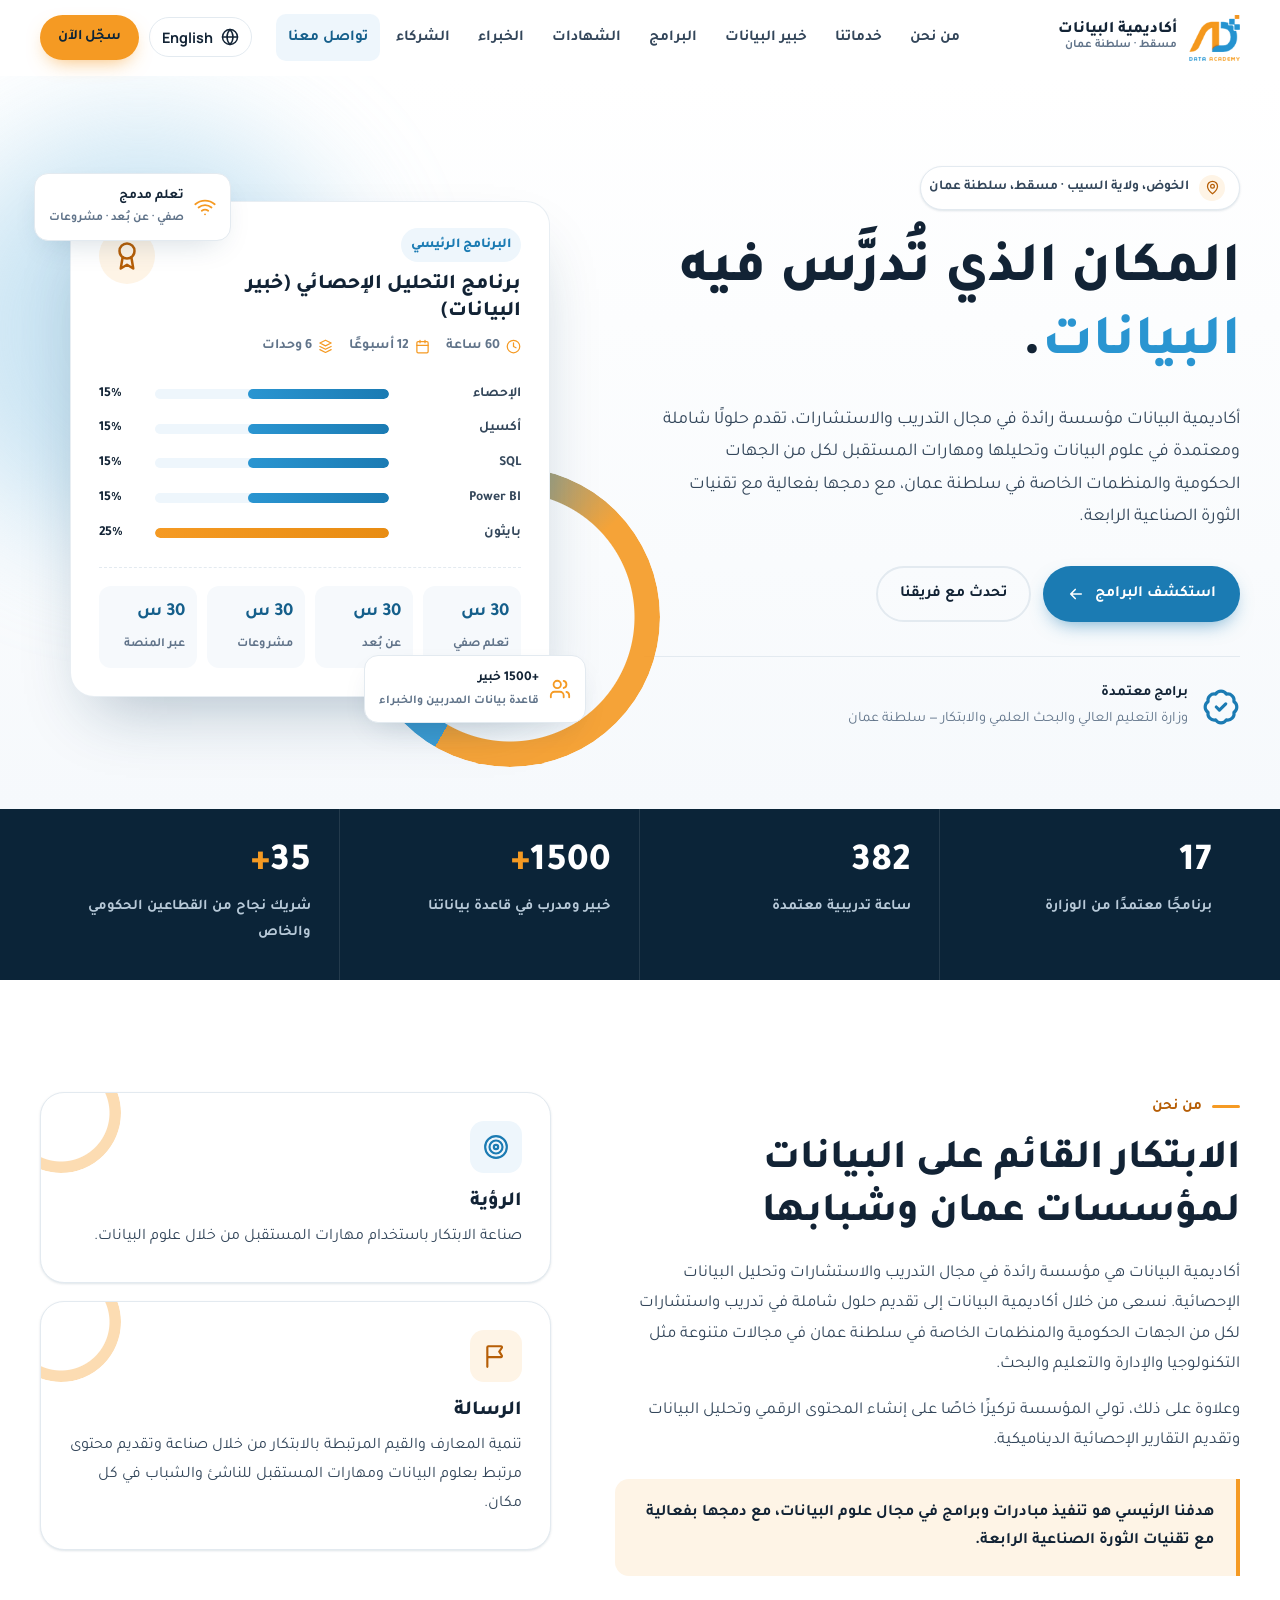
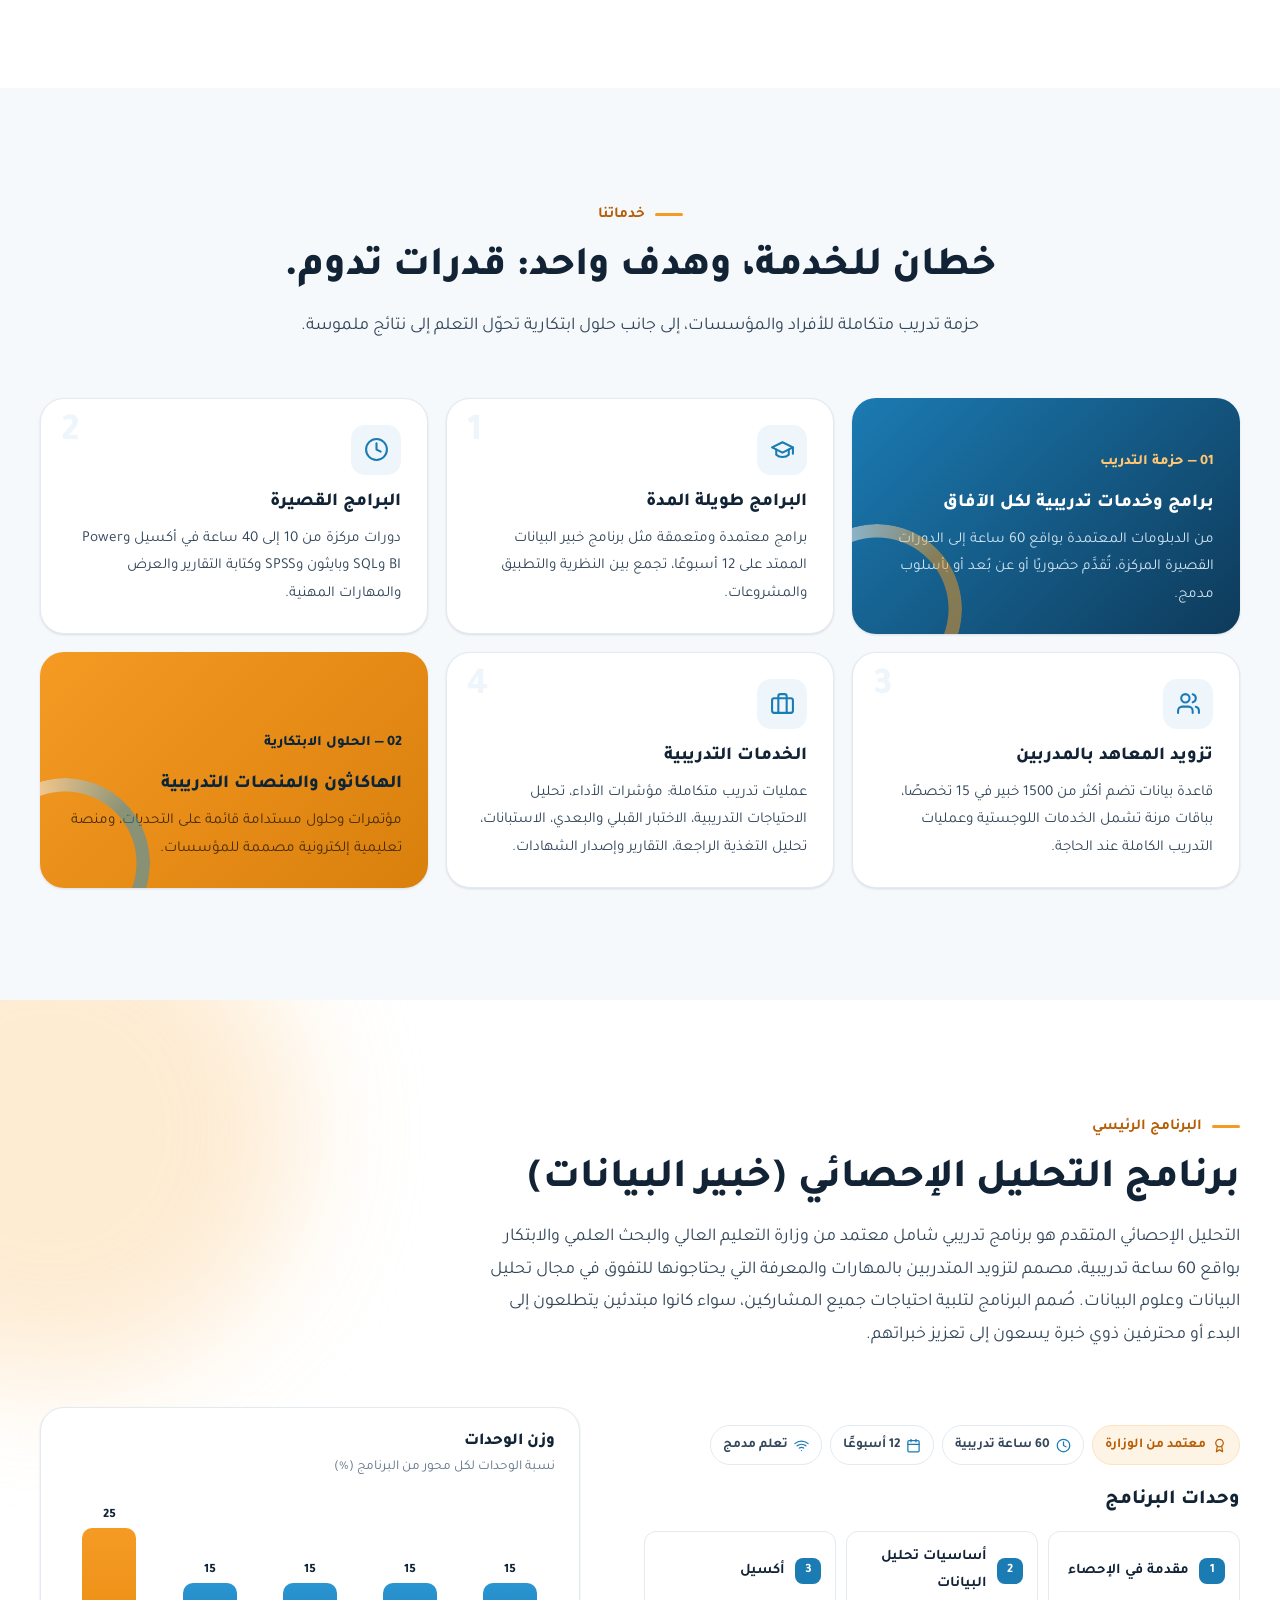
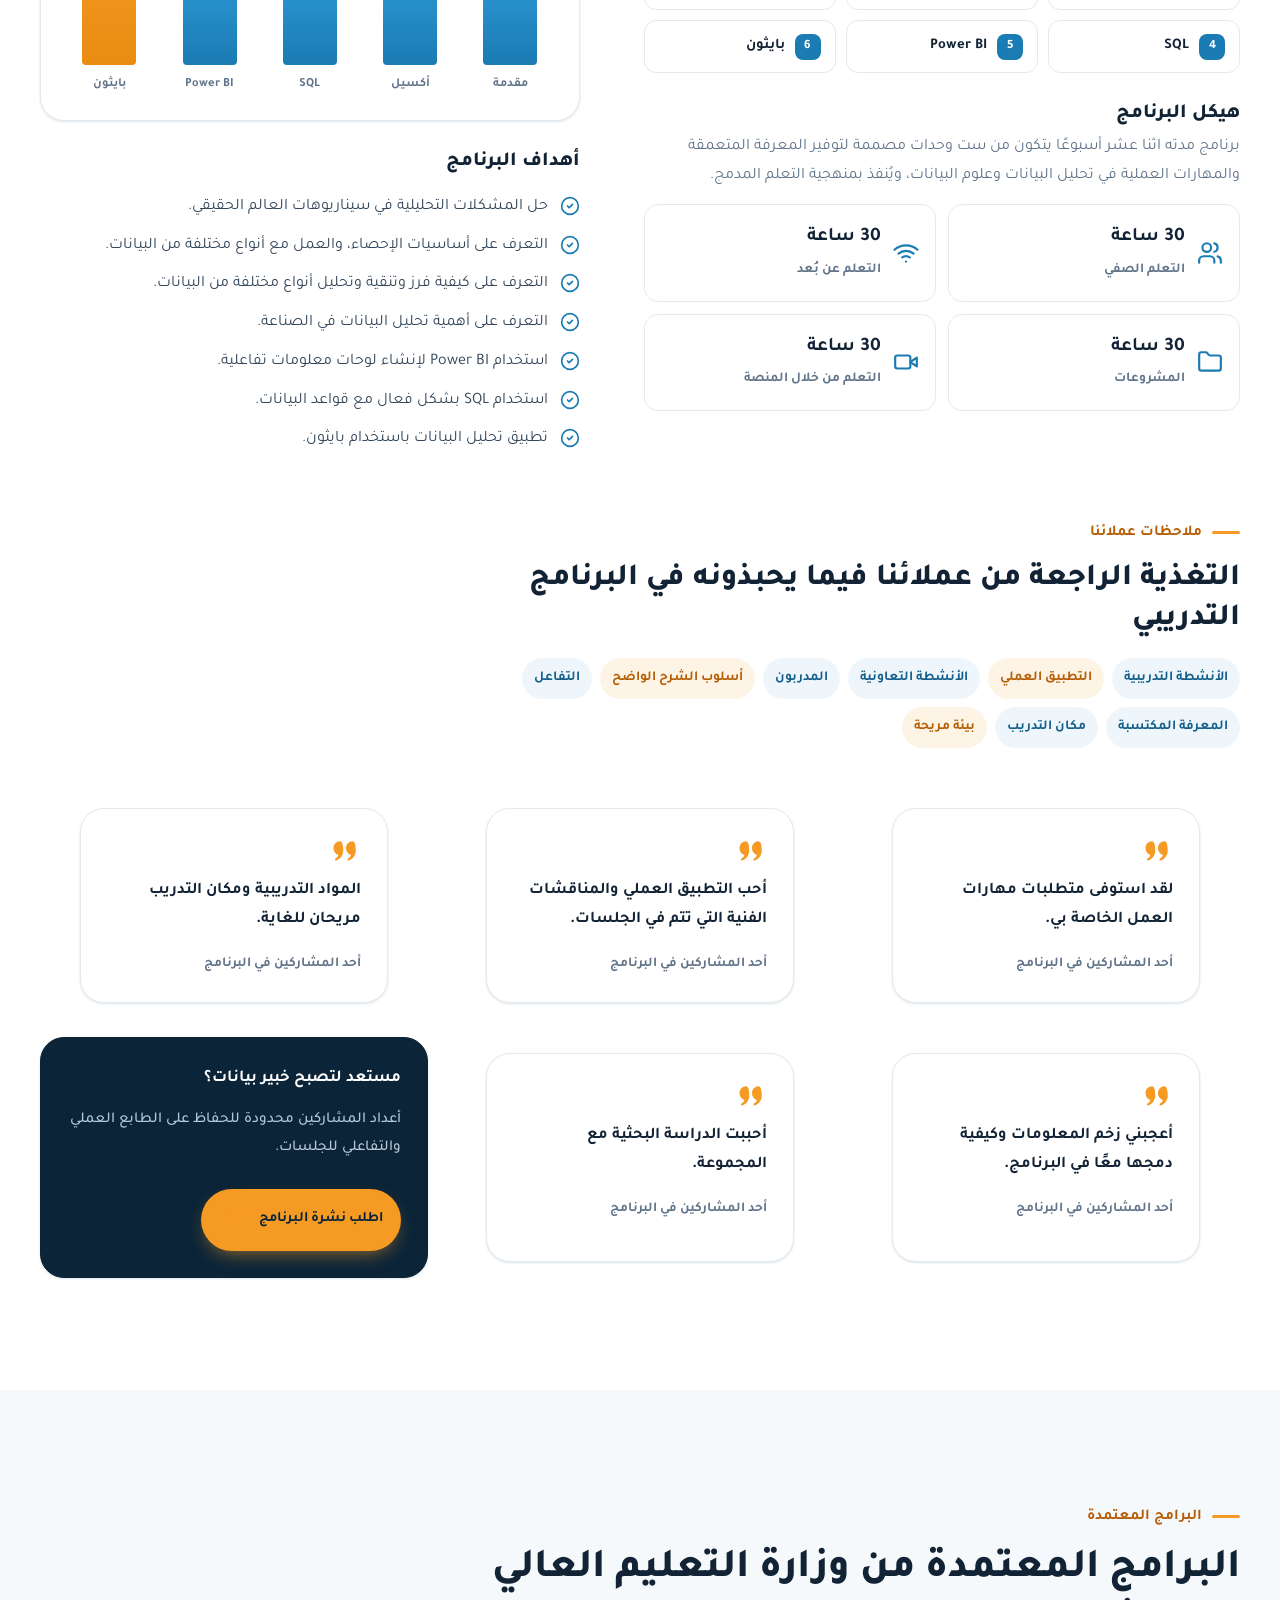
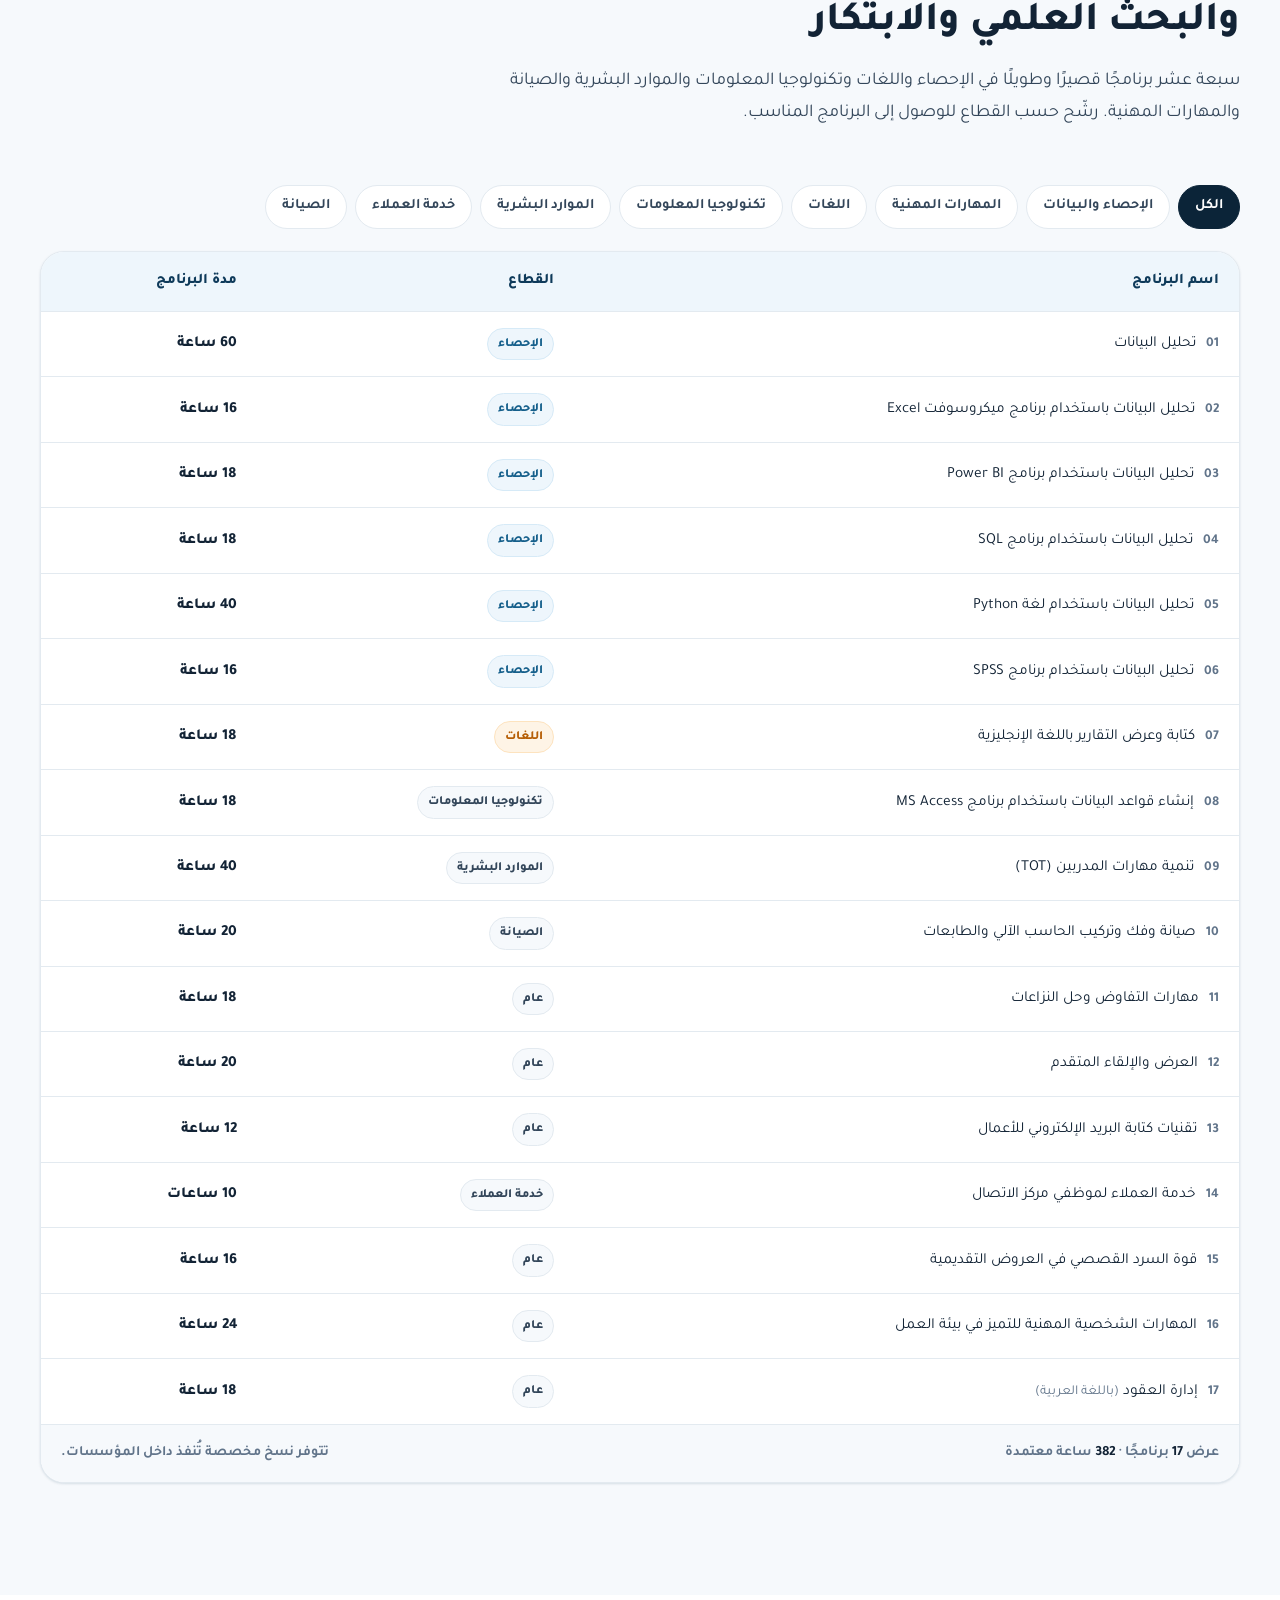
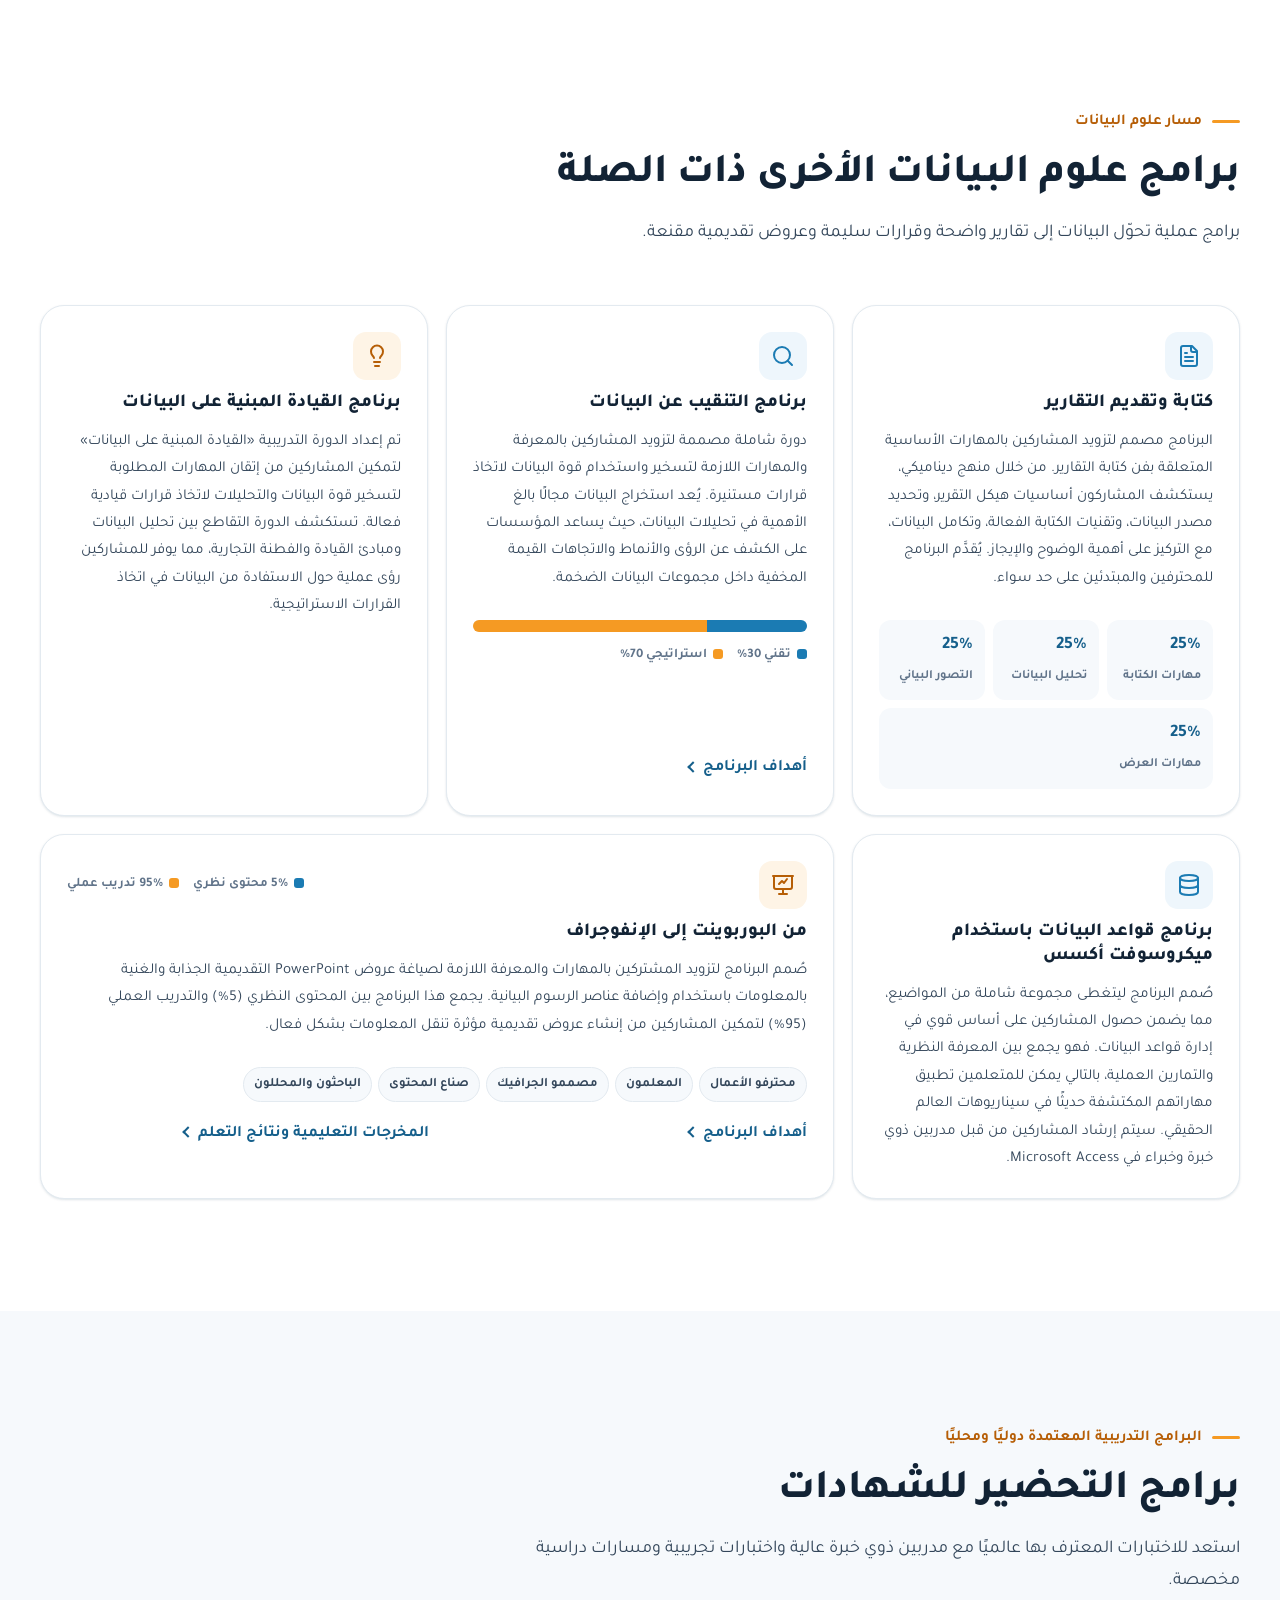
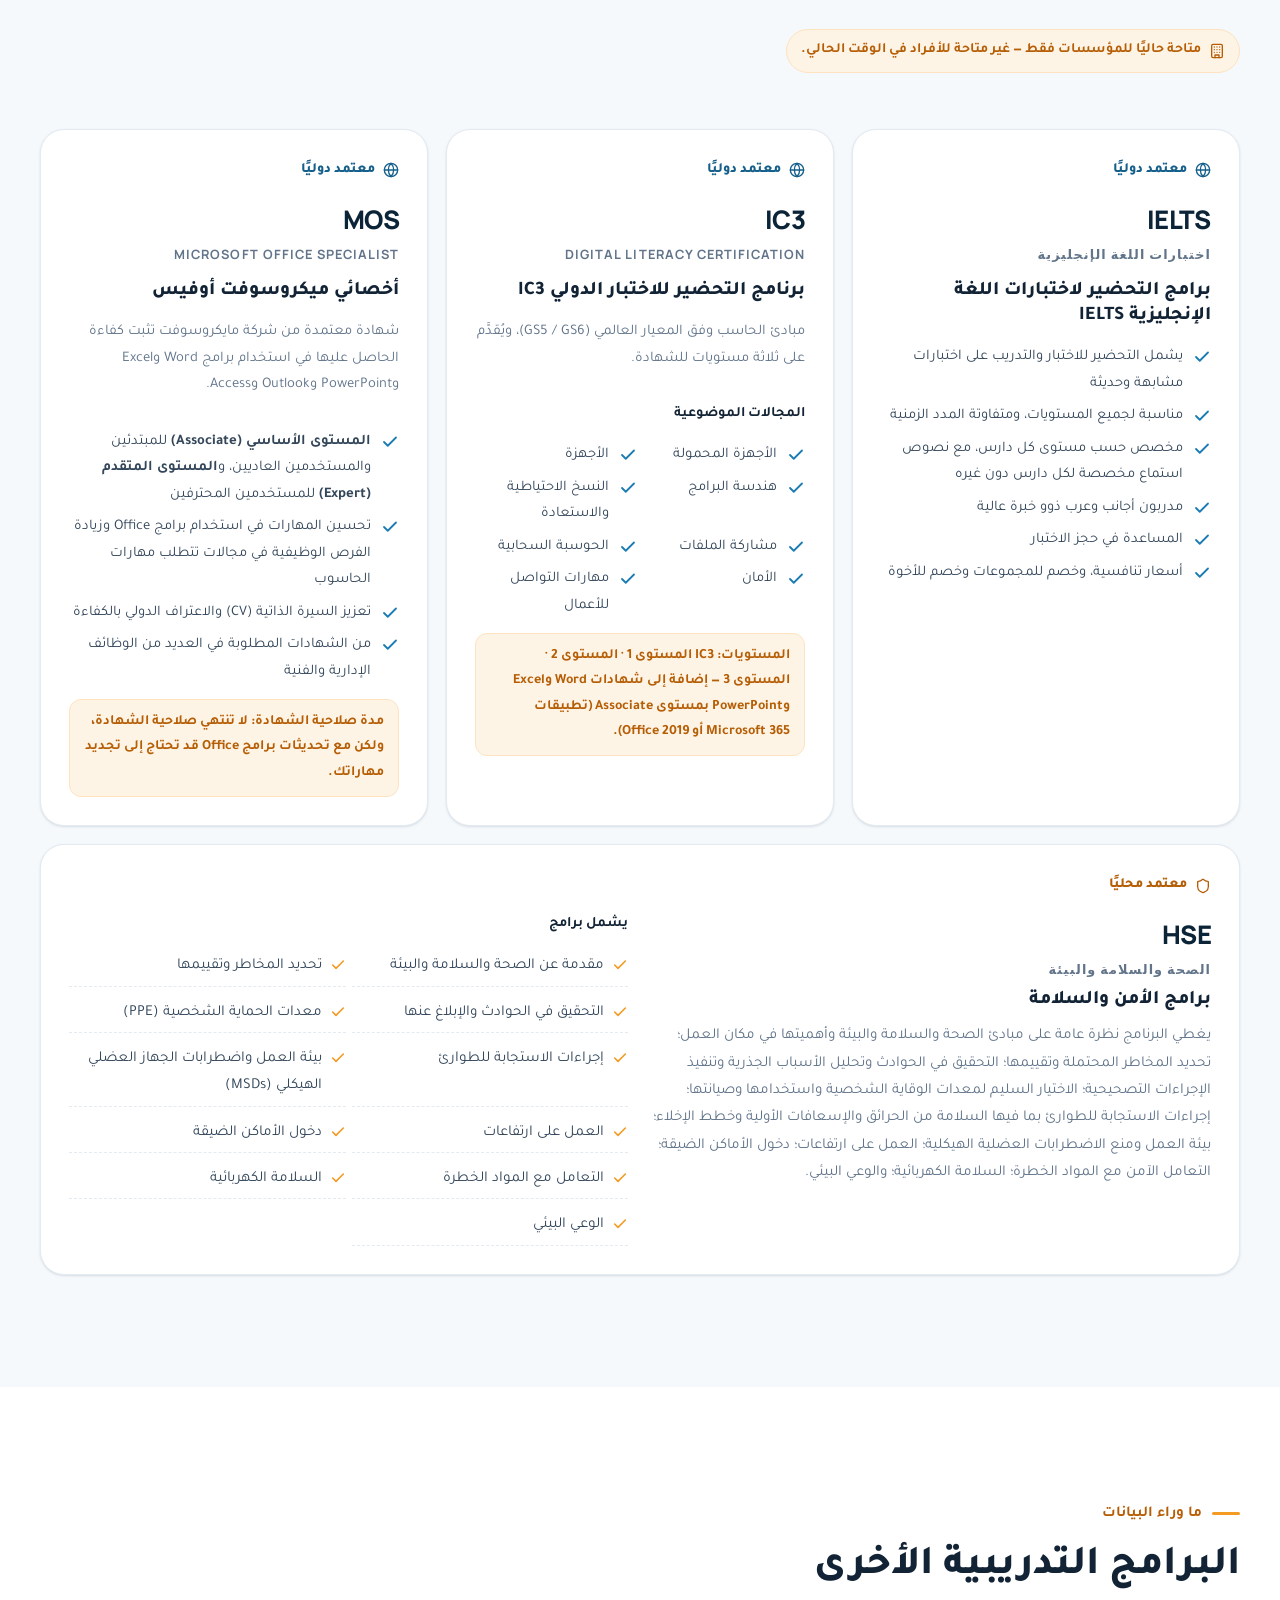
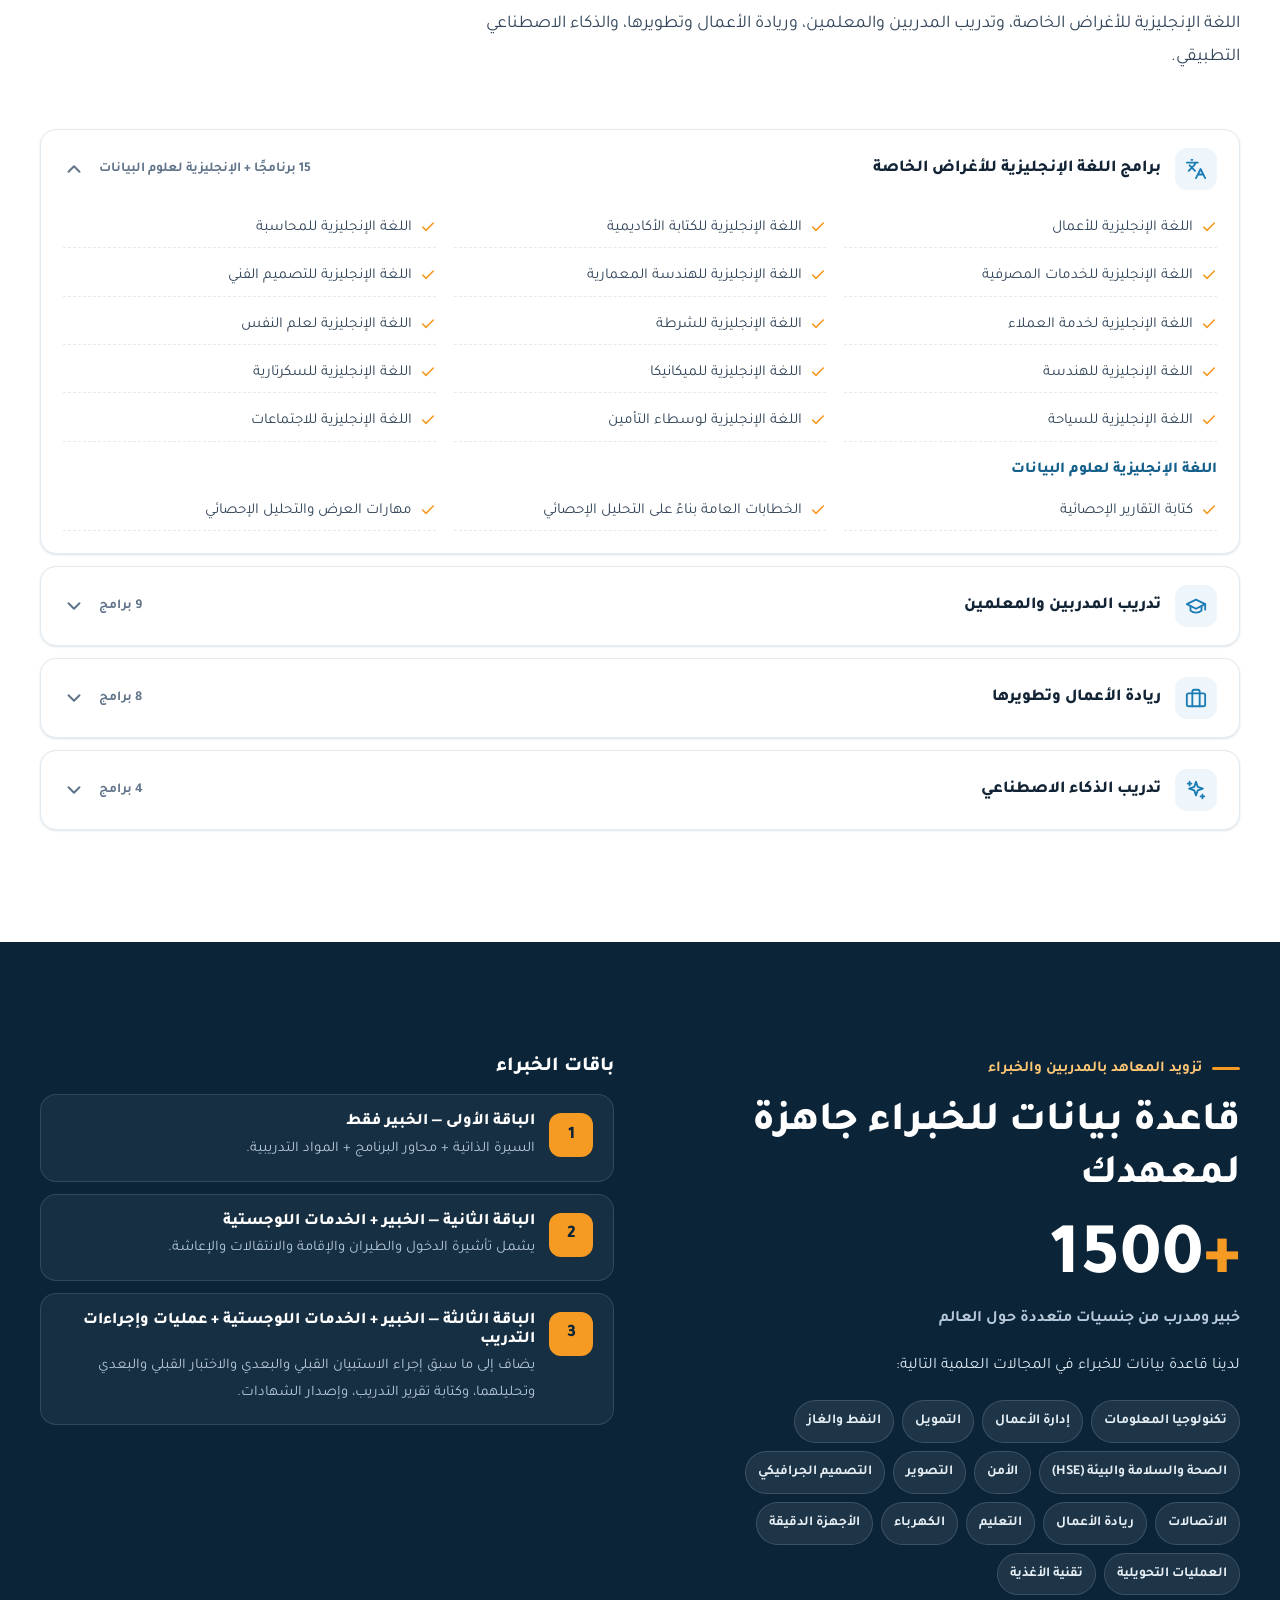
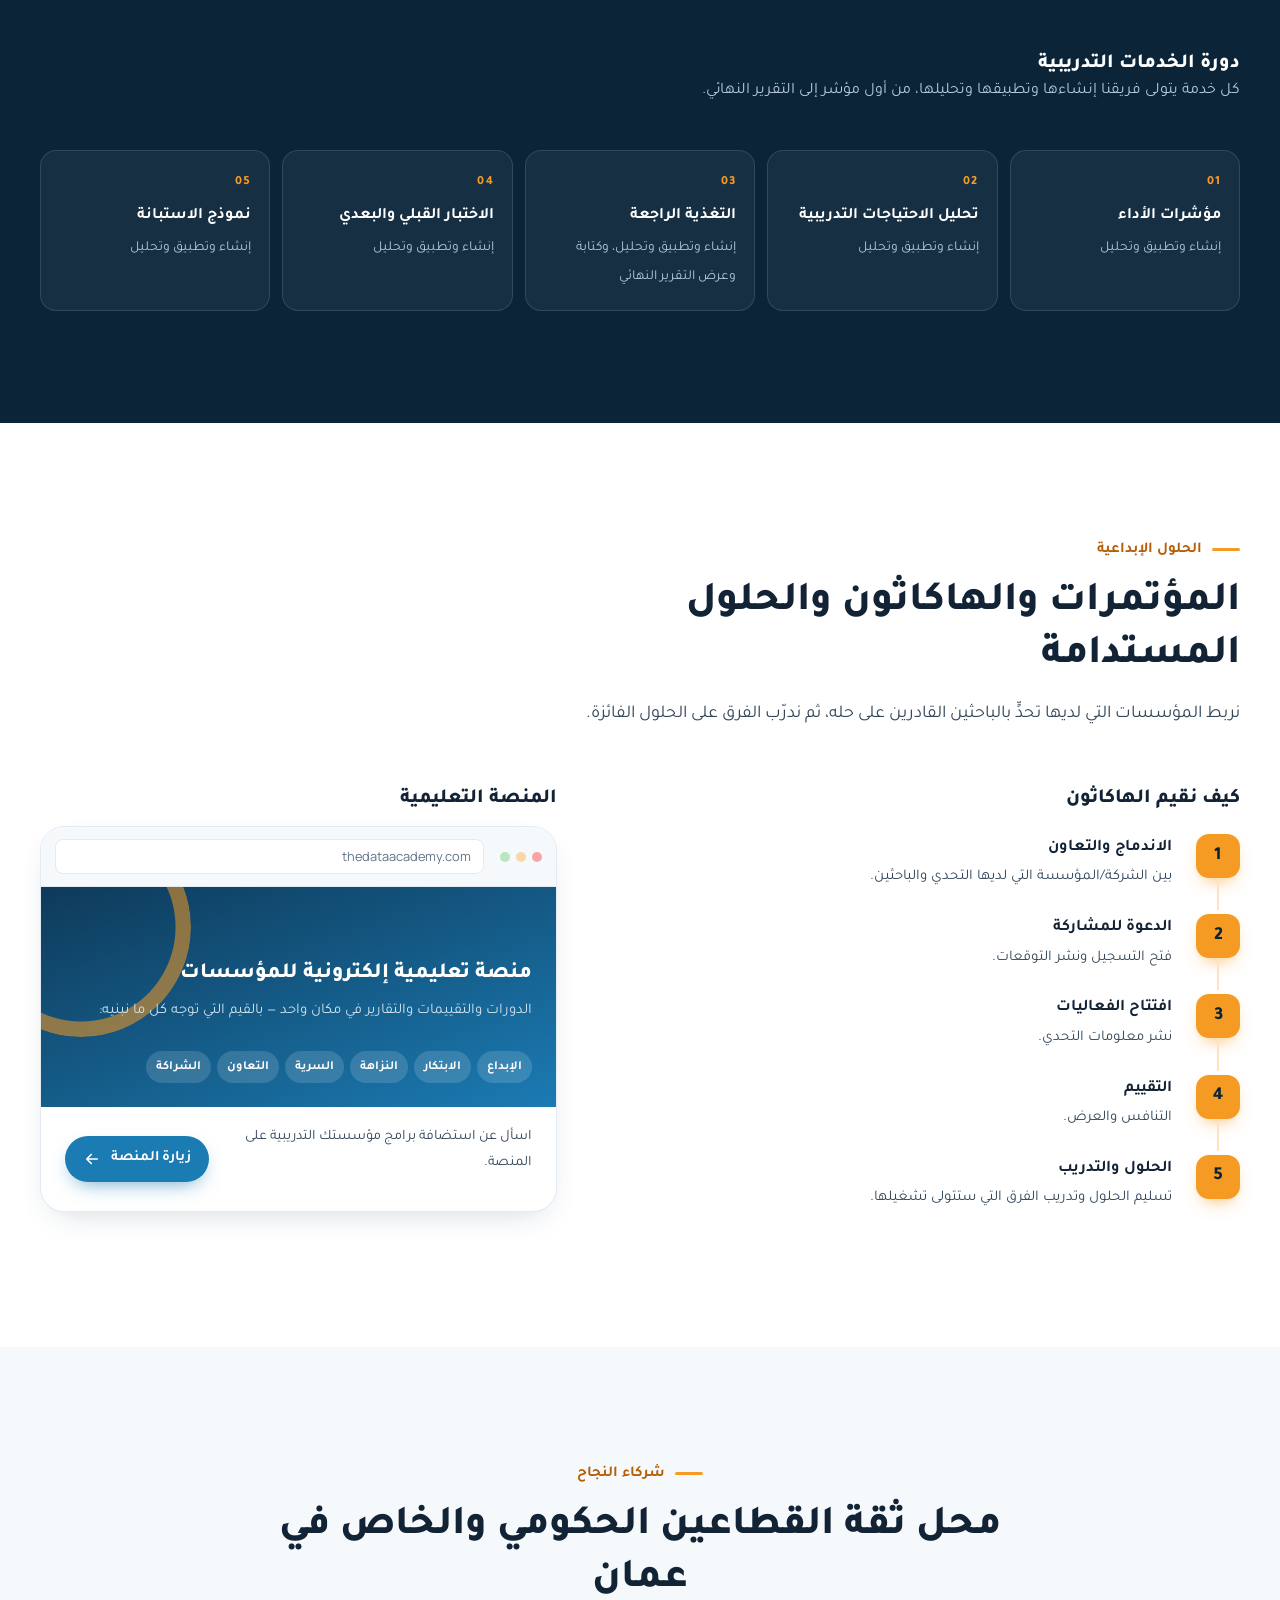
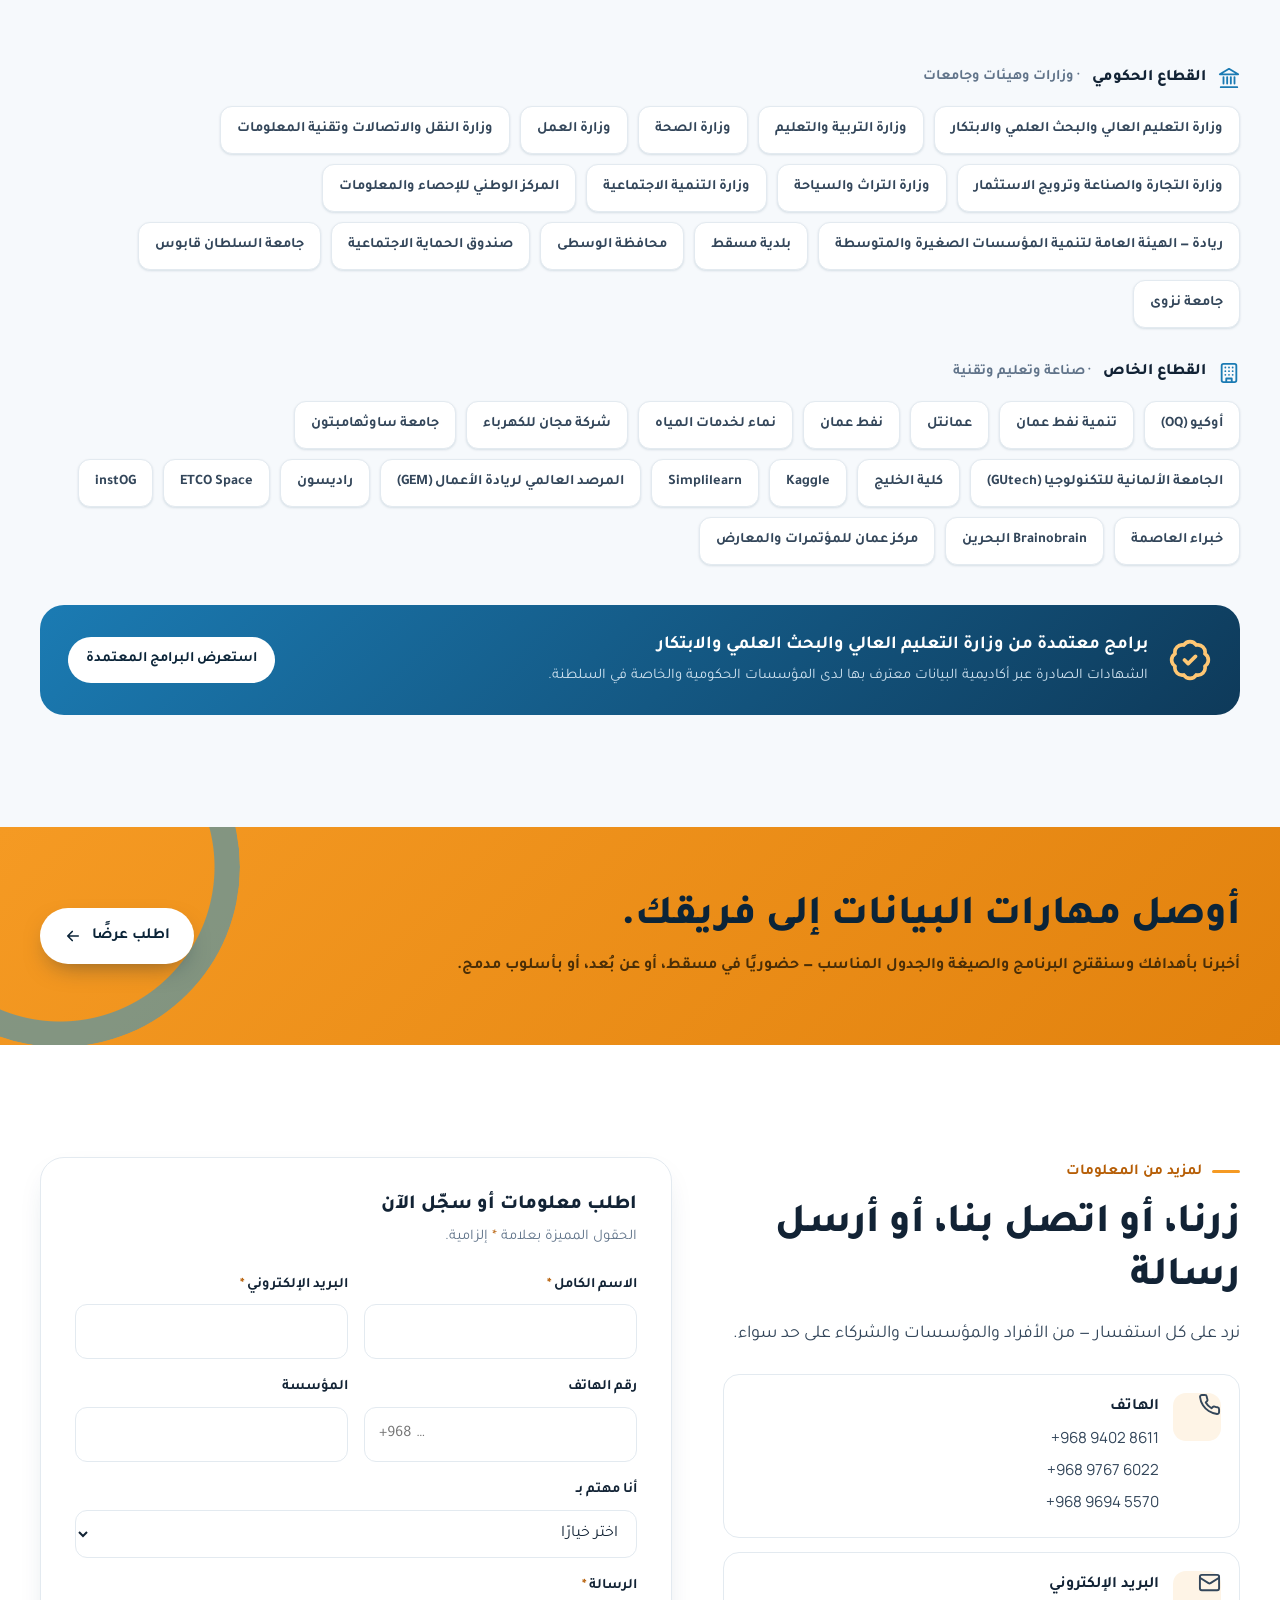
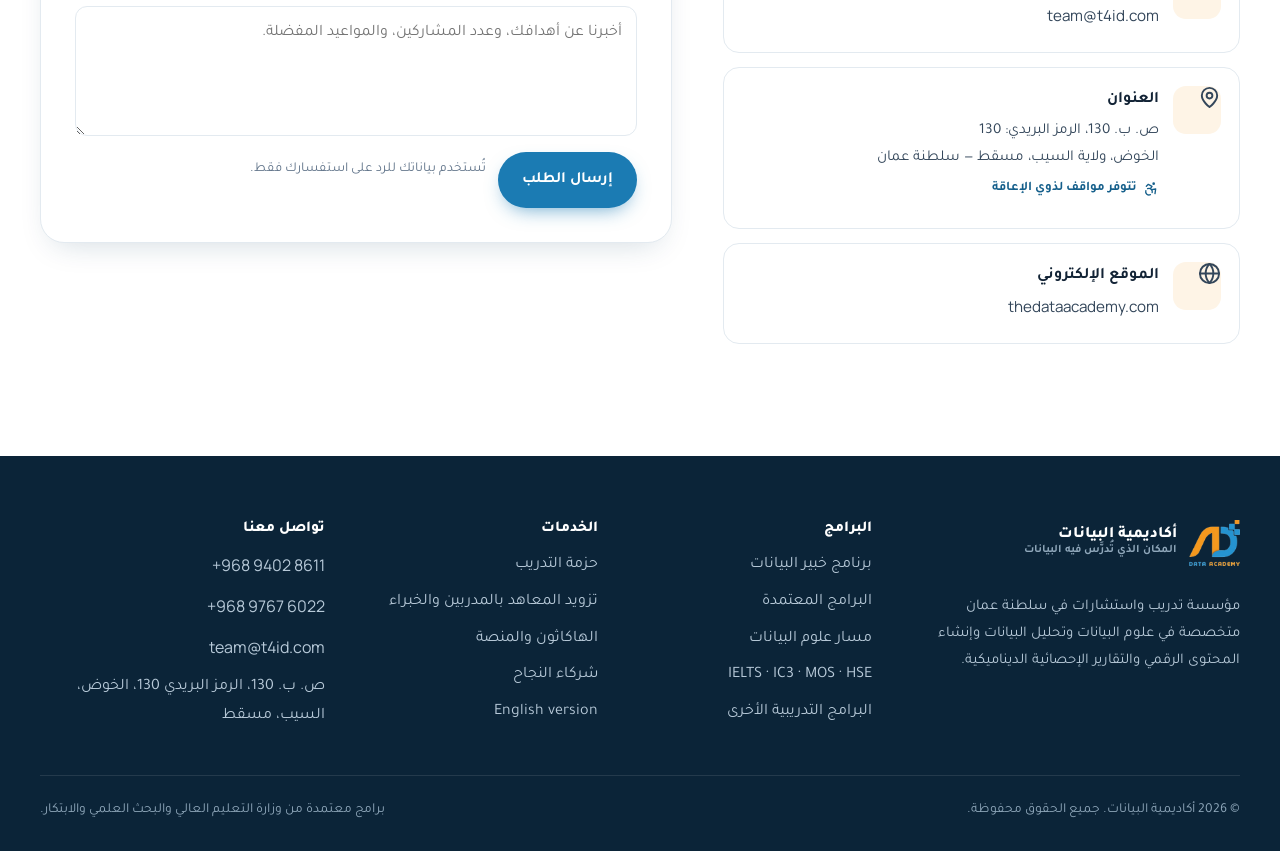
==== commit c6d055bf: "Update contact details, fix hero card placement, add certification notice - Phone: replace +968 7917" ====
--- a/ar/index.html
+++ b/ar/index.html
@@ -5,10 +5,10 @@
   <meta name="viewport" content="width=device-width, initial-scale=1">
   <title>أكاديمية البيانات | المكان الذي تُدرَّس فيه البيانات — مسقط، سلطنة عمان</title>
   <meta name="description" content="أكاديمية البيانات مؤسسة رائدة في مجال التدريب والاستشارات في سلطنة عمان، تقدم برامج معتمدة من وزارة التعليم العالي والبحث العلمي والابتكار في تحليل البيانات وعلوم البيانات واللغات والمهارات المهنية، إضافة إلى برامج التحضير لاختبارات IELTS وIC3 وMicrosoft Office Specialist.">
-  <link rel="canonical" href="https://thedatacademy.com/ar/">
-  <link rel="alternate" hreflang="ar" href="https://thedatacademy.com/ar/">
-  <link rel="alternate" hreflang="en" href="https://thedatacademy.com/">
-  <link rel="alternate" hreflang="x-default" href="https://thedatacademy.com/">
+  <link rel="canonical" href="https://thedataacademy.com/ar/">
+  <link rel="alternate" hreflang="ar" href="https://thedataacademy.com/ar/">
+  <link rel="alternate" hreflang="en" href="https://thedataacademy.com/">
+  <link rel="alternate" hreflang="x-default" href="https://thedataacademy.com/">
   <meta property="og:type" content="website">
   <meta property="og:title" content="أكاديمية البيانات — الابتكار القائم على البيانات">
   <meta property="og:description" content="برامج تدريبية معتمدة في تحليل البيانات وعلوم البيانات، وتحضير للشهادات الدولية، وتزويد المعاهد بالمدربين والخبراء، وحلول تعليمية مبتكرة في سلطنة عمان.">
@@ -27,9 +27,9 @@
     "@type": "EducationalOrganization",
     "name": "أكاديمية البيانات",
     "alternateName": "Data Academy",
-    "url": "https://thedatacademy.com/ar/",
-    "logo": "https://thedatacademy.com/assets/img/logo.png",
-    "email": "team@thedatacademy.com",
+    "url": "https://thedataacademy.com/ar/",
+    "logo": "https://thedataacademy.com/assets/img/logo.png",
+    "email": "team@t4id.com",
     "telephone": "+968 94028611",
     "address": {
       "@type": "PostalAddress",
@@ -503,6 +503,7 @@
       <span class="eyebrow">البرامج التدريبية المعتمدة دوليًا ومحليًا</span>
       <h2>برامج التحضير للشهادات</h2>
       <p class="lead">استعد للاختبارات المعترف بها عالميًا مع مدربين ذوي خبرة عالية واختبارات تجريبية ومسارات دراسية مخصصة.</p>
+      <span class="section-note"><svg aria-hidden="true"><use href="#i-building"/></svg>متاحة حاليًا للمؤسسات فقط — غير متاحة للأفراد في الوقت الحالي.</span>
     </div>
 
     <div class="cards">
@@ -731,7 +732,7 @@
       <div class="reveal" data-delay="1">
         <h3 style="margin-bottom:14px">المنصة التعليمية</h3>
         <div class="platform">
-          <div class="platform__chrome"><i></i><i></i><i></i><span class="platform__url">thedatacademy.com</span></div>
+          <div class="platform__chrome"><i></i><i></i><i></i><span class="platform__url">thedataacademy.com</span></div>
           <div class="platform__body">
             <span class="ring" aria-hidden="true"></span>
             <h3>منصة تعليمية إلكترونية للمؤسسات</h3>
@@ -740,7 +741,7 @@
           </div>
           <div class="platform__foot">
             <p>اسأل عن استضافة برامج مؤسستك التدريبية على المنصة.</p>
-            <a class="btn btn--primary btn--sm" href="https://thedatacademy.com/" target="_blank" rel="noopener">زيارة المنصة <svg class="icon-arrow" aria-hidden="true"><use href="#i-arrow"/></svg></a>
+            <a class="btn btn--primary btn--sm" href="https://thedataacademy.com/" target="_blank" rel="noopener">زيارة المنصة <svg class="icon-arrow" aria-hidden="true"><use href="#i-arrow"/></svg></a>
           </div>
         </div>
       </div>
@@ -817,14 +818,13 @@
           <div><strong>الهاتف</strong>
             <a href="tel:+96894028611">+968 9402 8611</a><br>
             <a href="tel:+96897676022">+968 9767 6022</a><br>
-            <a href="tel:+96879178300">+968 7917 8300</a>
+            <a href="tel:+96896945570">+968 9694 5570</a>
           </div>
         </div>
         <div class="contact-item">
           <span class="contact-item__icon"><svg aria-hidden="true"><use href="#i-mail"/></svg></span>
           <div><strong>البريد الإلكتروني</strong>
-            <a href="mailto:team@thedatacademy.com">team@thedatacademy.com</a><br>
-            <a href="mailto:data.academy20@gmail.com">data.academy20@gmail.com</a>
+            <a href="mailto:team@t4id.com">team@t4id.com</a>
           </div>
         </div>
         <div class="contact-item">
@@ -837,13 +837,13 @@
         </div>
         <div class="contact-item">
           <span class="contact-item__icon"><svg aria-hidden="true"><use href="#i-globe"/></svg></span>
-          <div><strong>الموقع الإلكتروني</strong><a href="https://thedatacademy.com/" target="_blank" rel="noopener">https://thedatacademy.com/</a></div>
+          <div><strong>الموقع الإلكتروني</strong><a href="https://thedataacademy.com/" target="_blank" rel="noopener">thedataacademy.com</a></div>
         </div>
       </div>
     </div>
 
     <form class="form reveal" data-delay="1" id="contact-form" action="../contact.php" method="post" novalidate
-          data-messages='{"success":"شكرًا لك. تم استلام طلبك وسيتواصل معك فريقنا قريبًا.","error":"تعذر إرسال طلبك حاليًا. يرجى مراسلتنا على team@thedatacademy.com أو الاتصال على ‎+968 9402 8611."}'>
+          data-messages='{"success":"شكرًا لك. تم استلام طلبك وسيتواصل معك فريقنا قريبًا.","error":"تعذر إرسال طلبك حاليًا. يرجى مراسلتنا على team@t4id.com أو الاتصال على ‎+968 9402 8611."}'>
       <h3>اطلب معلومات أو سجّل الآن</h3>
       <p class="muted">الحقول المميزة بعلامة <span style="color:var(--orange-700)">*</span> إلزامية.</p>
       <div class="form__row">
@@ -934,7 +934,7 @@
         <ul>
           <li><a class="ltr" href="tel:+96894028611">+968 9402 8611</a></li>
           <li><a class="ltr" href="tel:+96897676022">+968 9767 6022</a></li>
-          <li><a class="ltr" href="mailto:team@thedatacademy.com">team@thedatacademy.com</a></li>
+          <li><a class="ltr" href="mailto:team@t4id.com">team@t4id.com</a></li>
           <li>ص. ب. 130، الرمز البريدي 130، الخوض، السيب، مسقط</li>
         </ul>
       </div>
--- a/assets/css/style.css
+++ b/assets/css/style.css
@@ -104,6 +104,8 @@
 .eyebrow::before { content: ""; width: 28px; height: 3px; border-radius: 3px; background: var(--orange-500); }
 .section--navy .eyebrow { color: #ffc774; }
 .section-head p { margin-top: 14px; }
+.section-note { display: inline-flex; align-items: center; gap: 8px; margin-top: 16px; padding: 8px 14px; border-radius: 999px; background: var(--orange-50); border: 1px solid var(--orange-100); color: var(--orange-700); font-size: .88rem; font-weight: 700; }
+.section-note svg { width: 16px; height: 16px; flex: none; }
 
 /* ---------- Buttons ---------- */
 .btn {
@@ -203,12 +205,12 @@
 .hero__trust svg { width: 38px; height: 38px; color: var(--blue-600); flex: none; }
 .hero__trust strong { color: var(--ink); display: block; }
 
-.hero__visual { position: relative; min-height: 460px; }
-.hero__visual .ring { --ring-w: 26px; width: 300px; height: 300px; inset-inline-start: -90px; top: 30px; opacity: .9; }
-.hero__visual .blob { width: 420px; height: 420px; inset-inline-end: -120px; top: -60px; background: var(--blue-200); }
+.hero__visual { position: relative; width: 100%; max-width: 480px; margin-inline: auto; }
+.hero__visual .ring { --ring-w: 26px; width: 300px; height: 300px; inset-inline-start: -110px; bottom: -70px; opacity: .9; z-index: 1; }
+.hero__visual .blob { width: 420px; height: 420px; inset-inline-end: -140px; top: -80px; background: var(--blue-200); }
 .hero-card {
   position: relative; z-index: 2; background: #fff; border-radius: var(--radius-lg); padding: 26px 28px 28px;
-  box-shadow: var(--shadow-lg); border: 1px solid rgba(227, 234, 240, .8); max-width: 480px; margin-inline-start: auto;
+  box-shadow: var(--shadow-lg); border: 1px solid rgba(227, 234, 240, .8);
 }
 .hero-card__head { display: flex; justify-content: space-between; align-items: flex-start; gap: 12px; }
 .hero-card__tag { display: inline-block; font-size: .72rem; font-weight: 800; letter-spacing: .1em; text-transform: uppercase; color: var(--blue-600); background: var(--blue-50); padding: 5px 10px; border-radius: 999px; }
@@ -238,13 +240,12 @@
 }
 .float-badge svg { width: 22px; height: 22px; color: var(--orange-500); }
 .float-badge small { display: block; font-weight: 600; color: var(--muted); font-size: .75rem; }
-.float-badge--a { inset-inline-start: -12px; bottom: -22px; }
-.float-badge--b { inset-inline-end: -28px; top: -30px; }
+.float-badge--a { inset-inline-start: -36px; bottom: -26px; }
+.float-badge--b { inset-inline-end: -36px; top: -28px; }
 
 @media (max-width: 960px) {
   .hero__grid { grid-template-columns: 1fr; }
-  .hero__visual { min-height: 0; margin-top: 12px; }
-  .hero-card { margin-inline: auto; }
+  .hero__visual { margin-top: 12px; }
   .hero__visual .ring { display: none; }
   .float-badge--b { top: -16px; inset-inline-end: 0; }
   .float-badge--a { bottom: -22px; inset-inline-start: 0; }
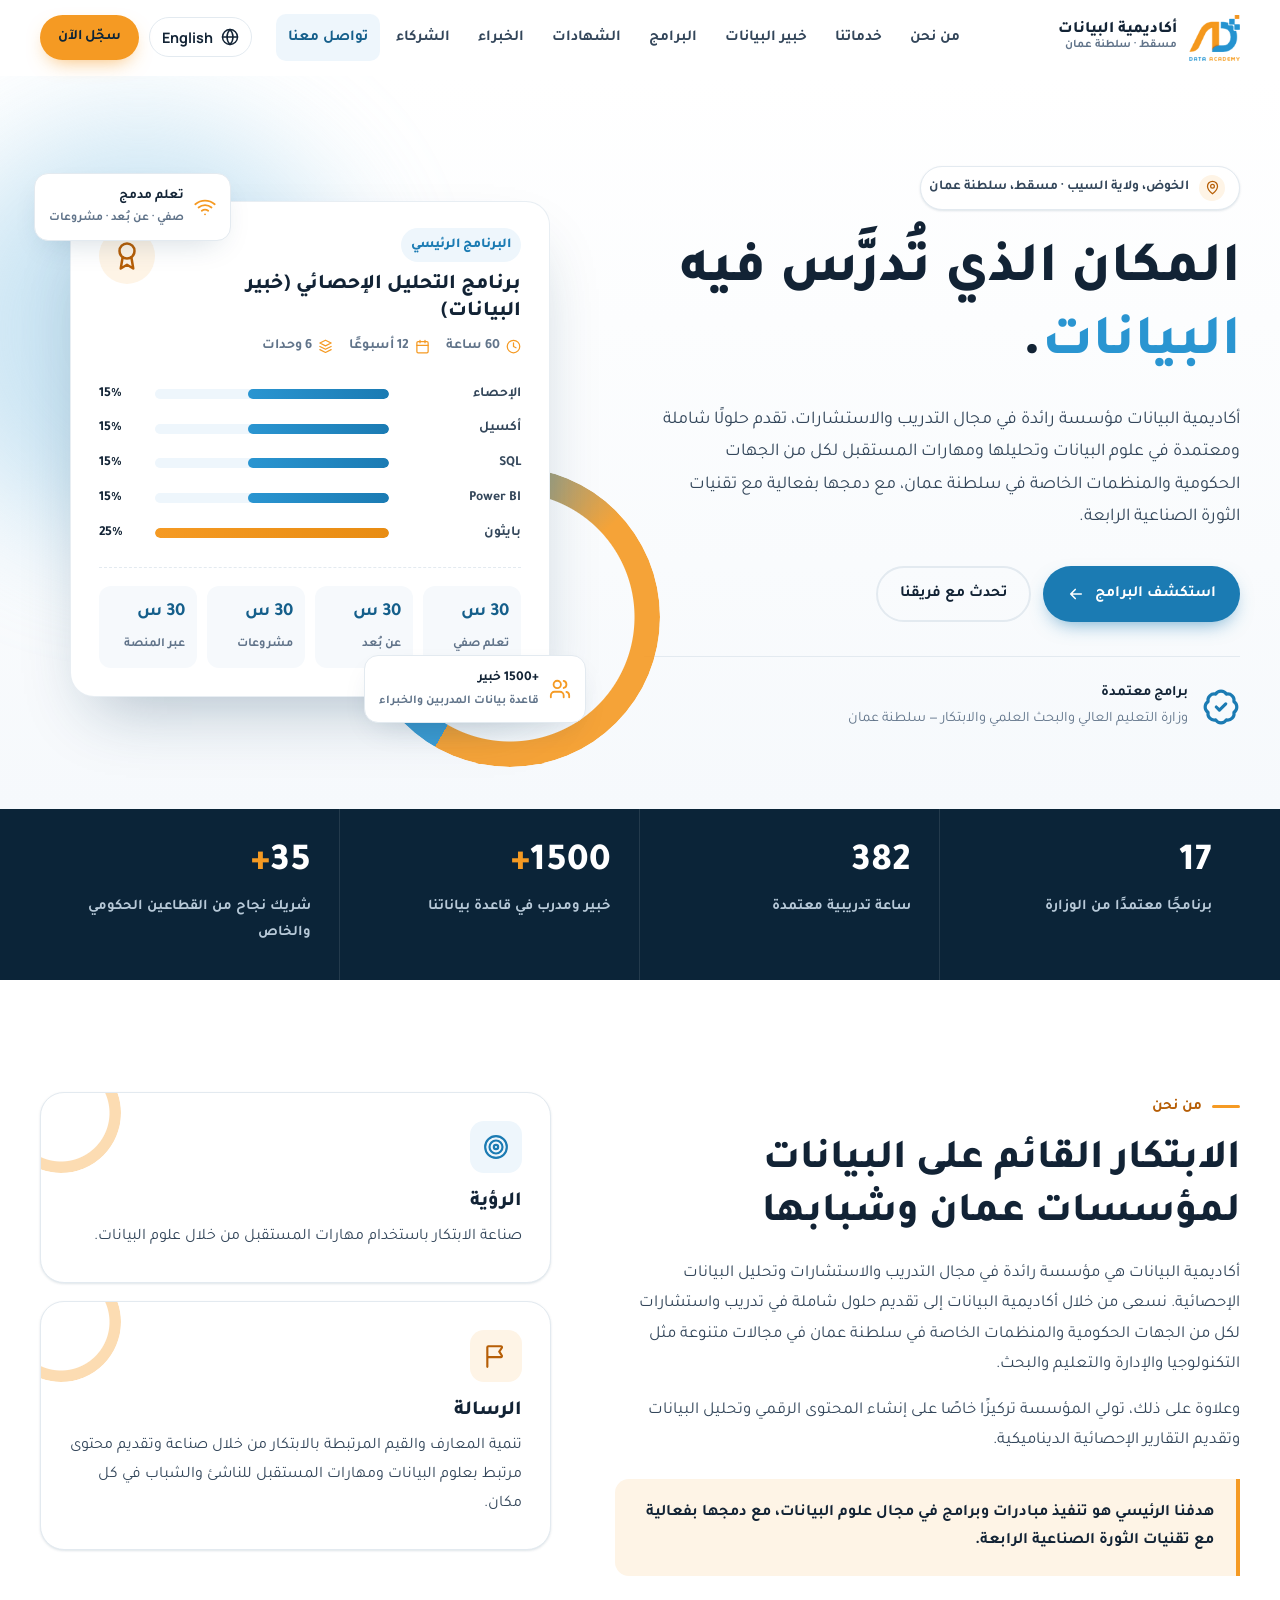
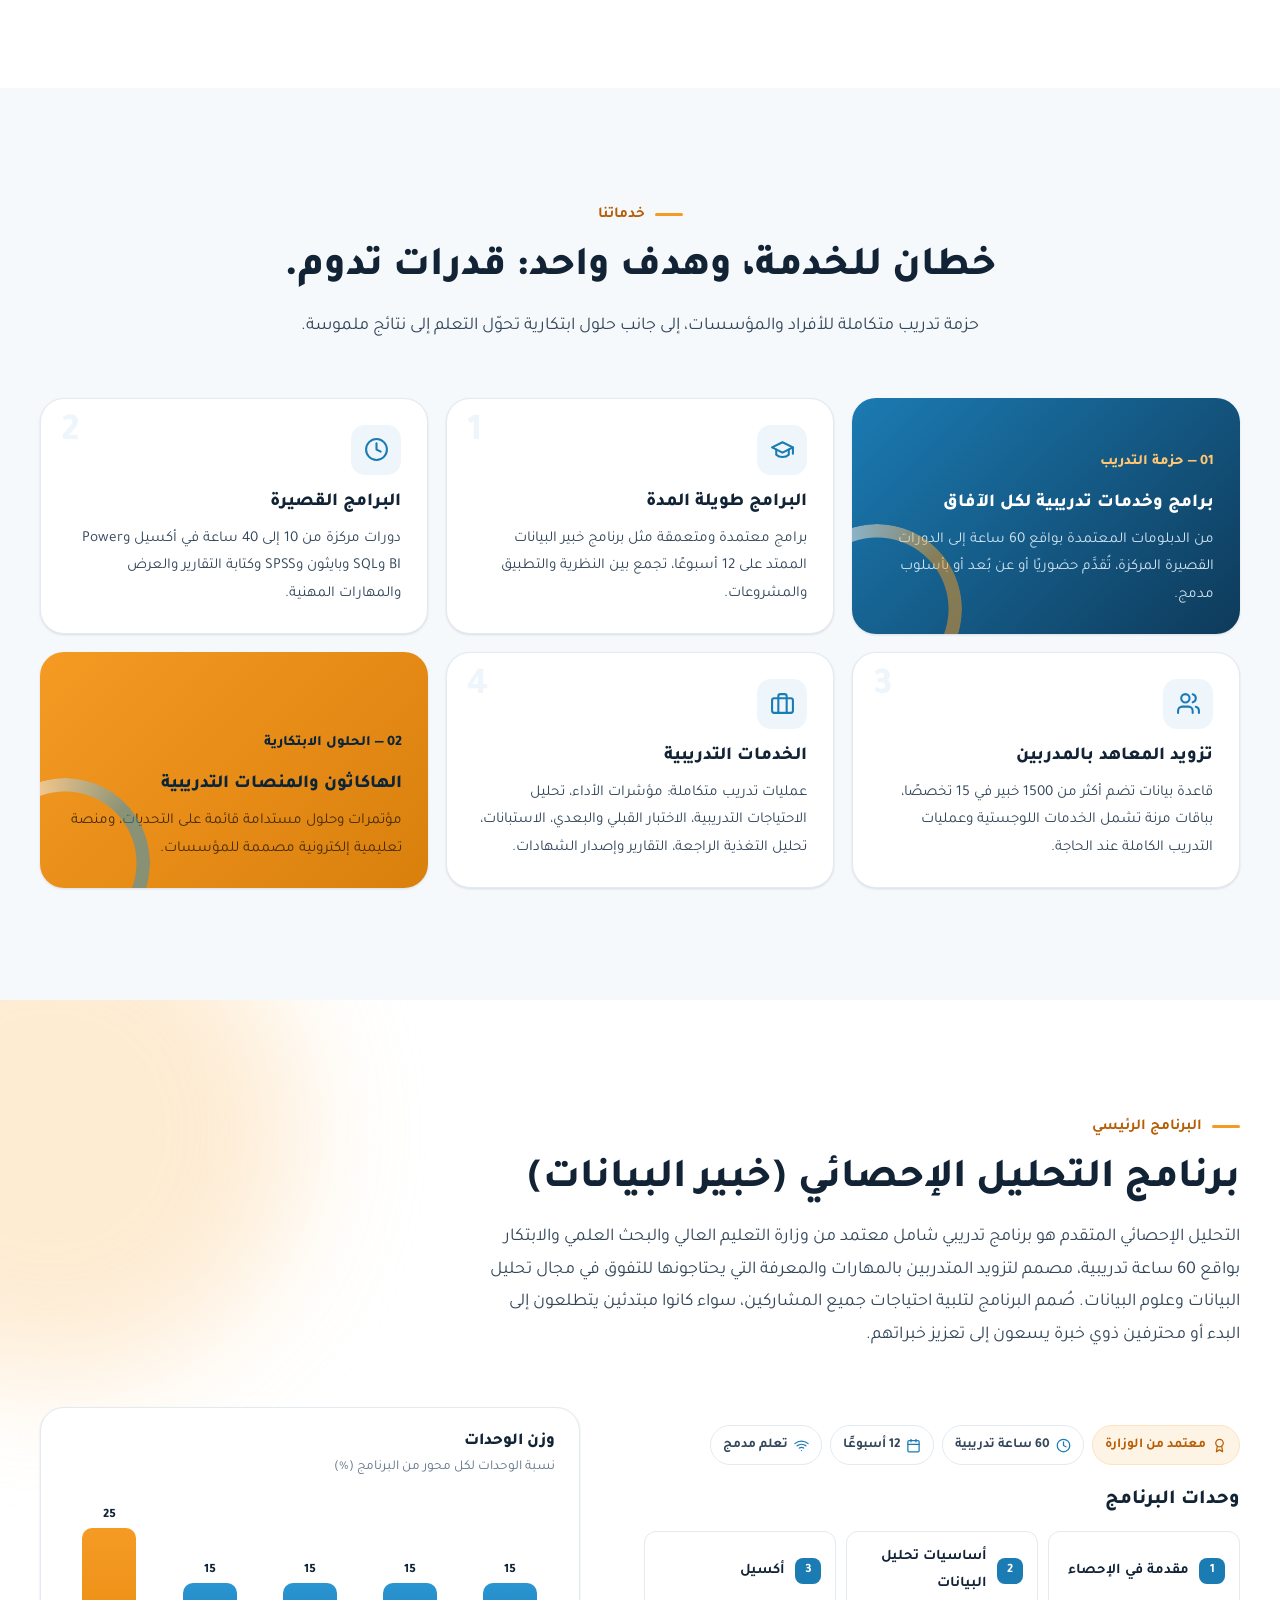
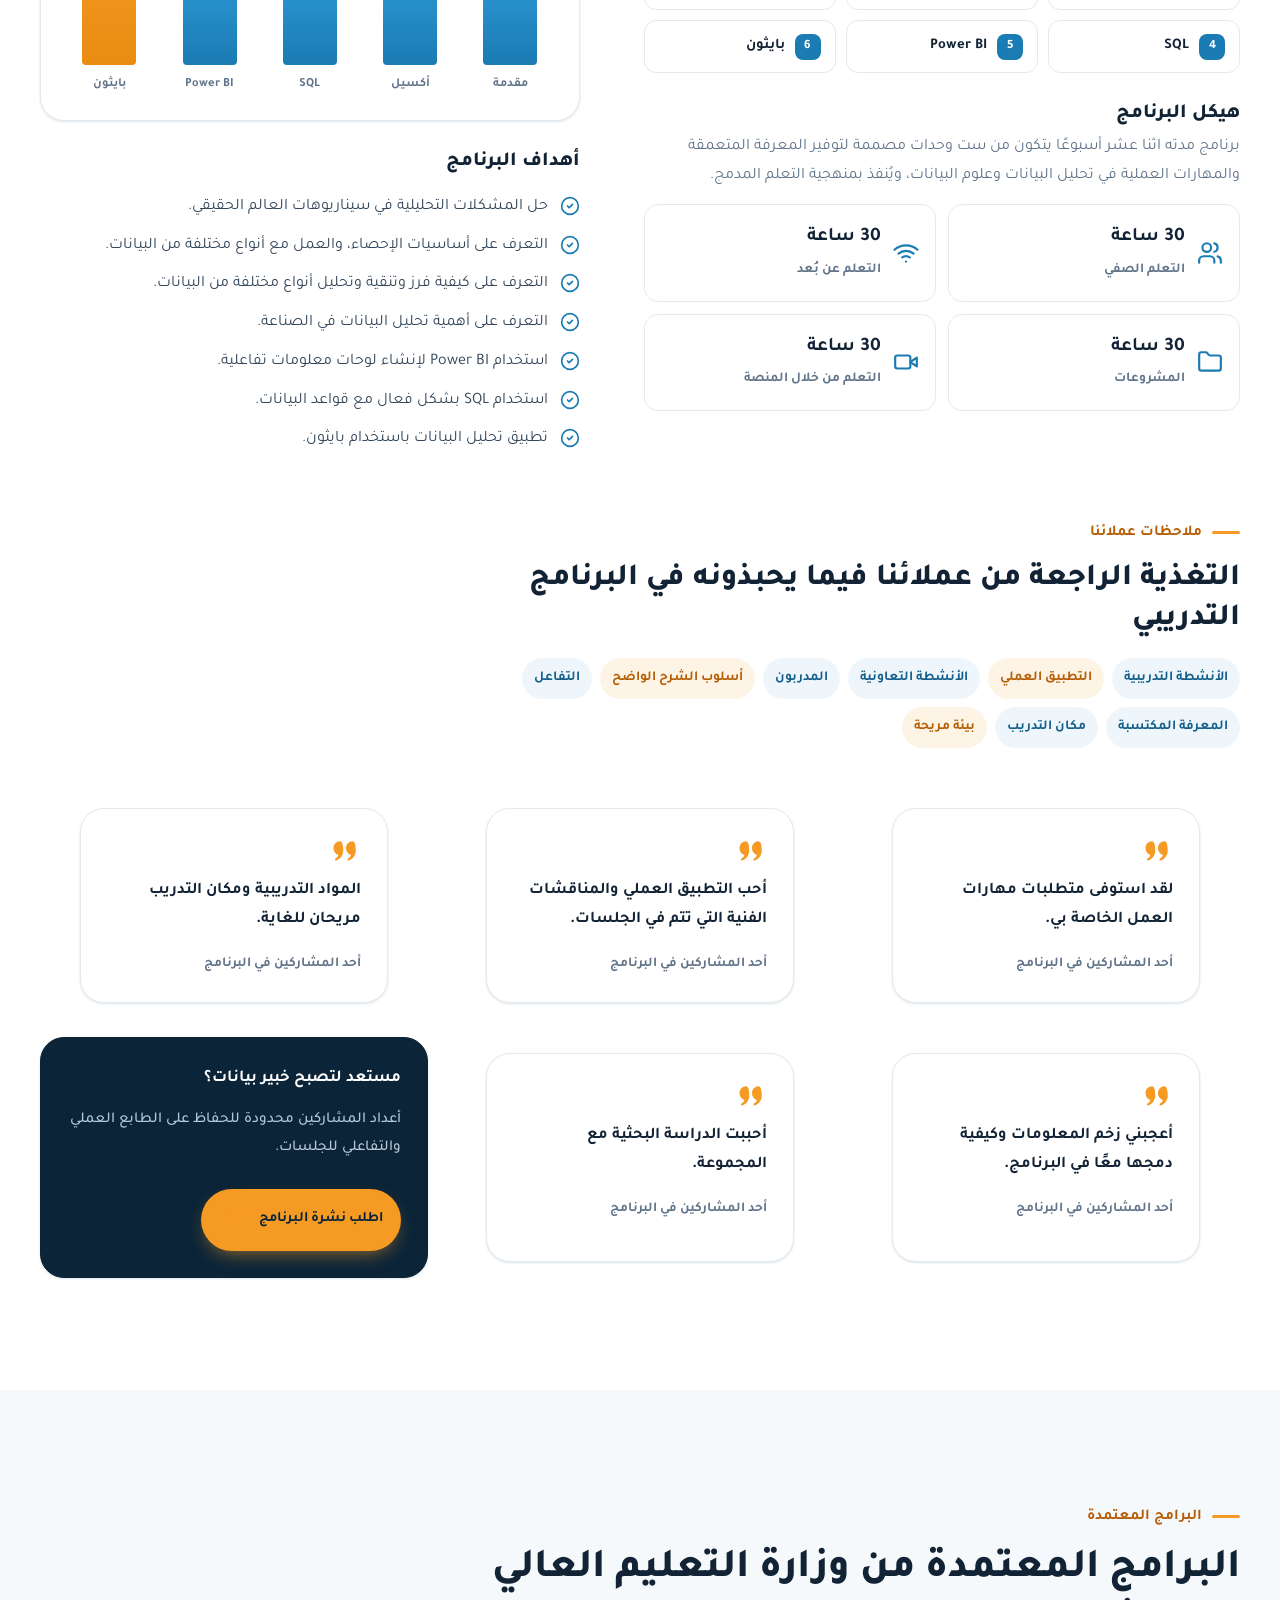
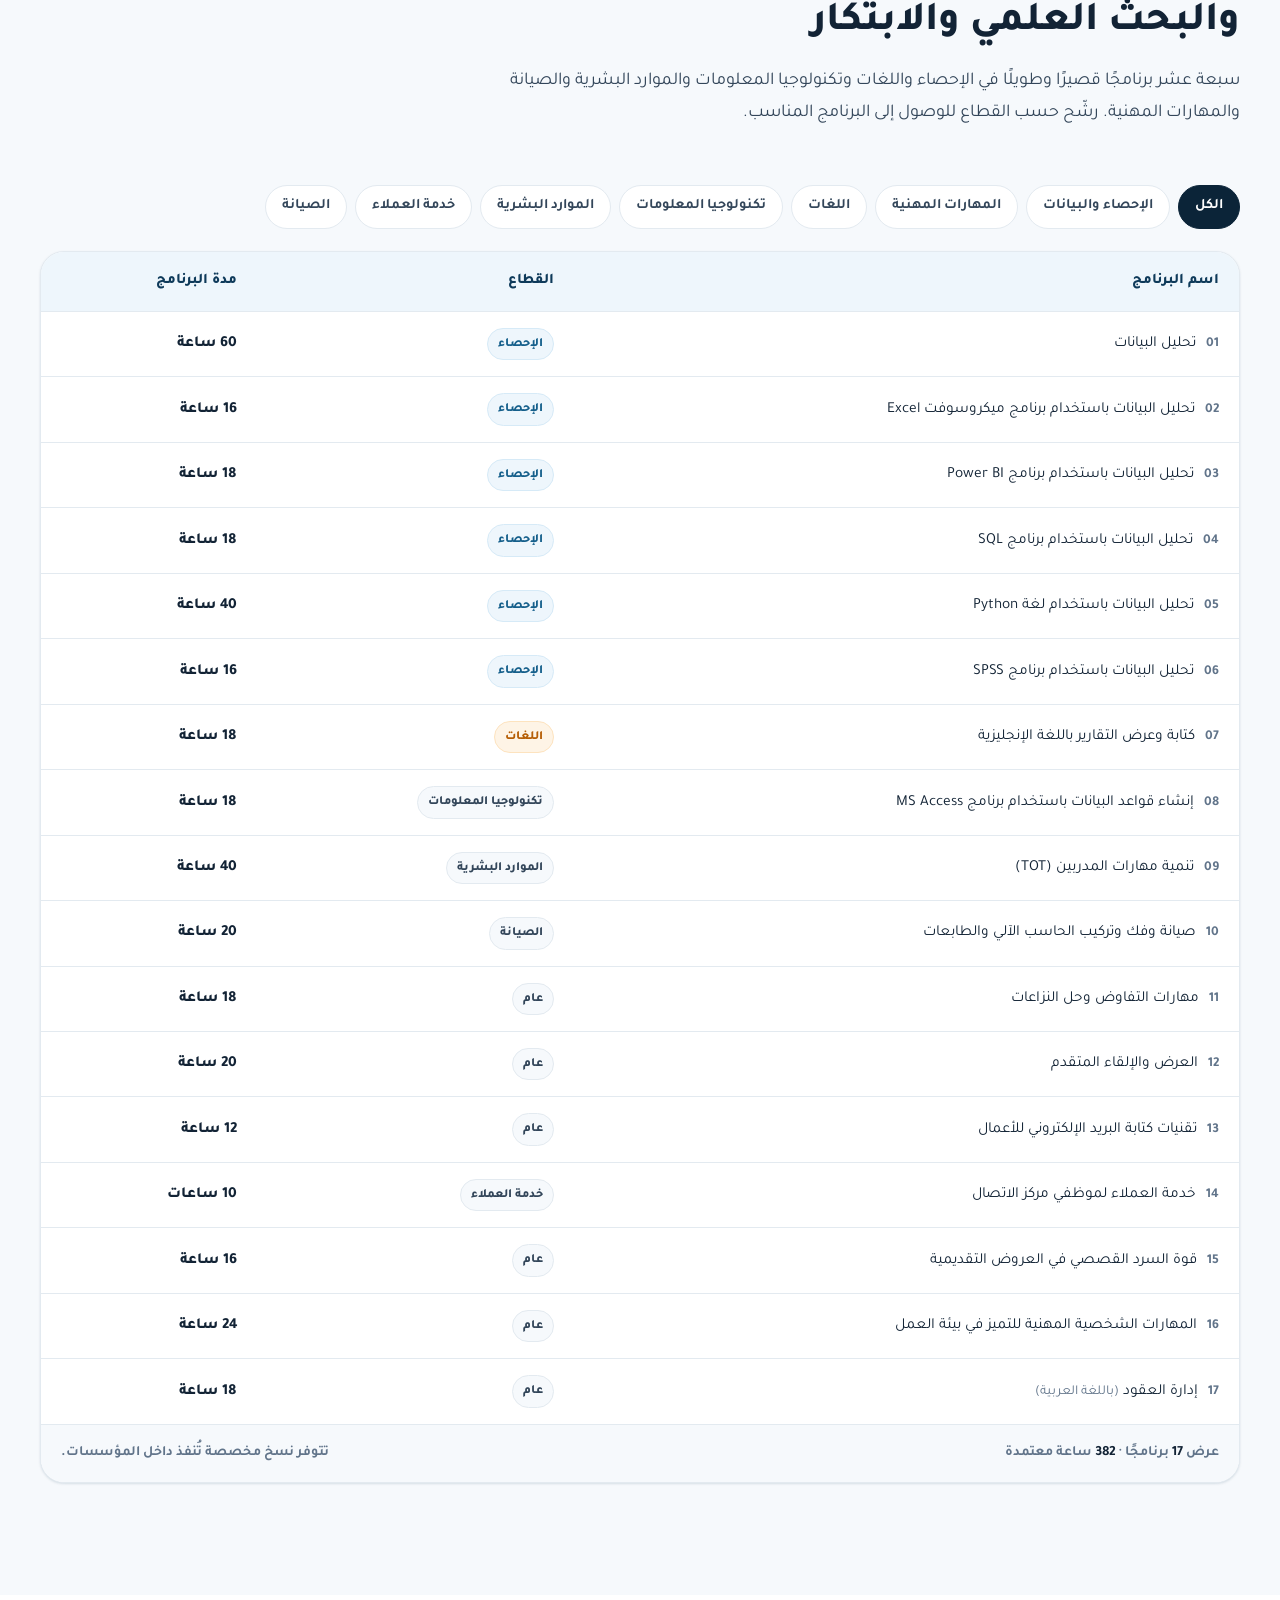
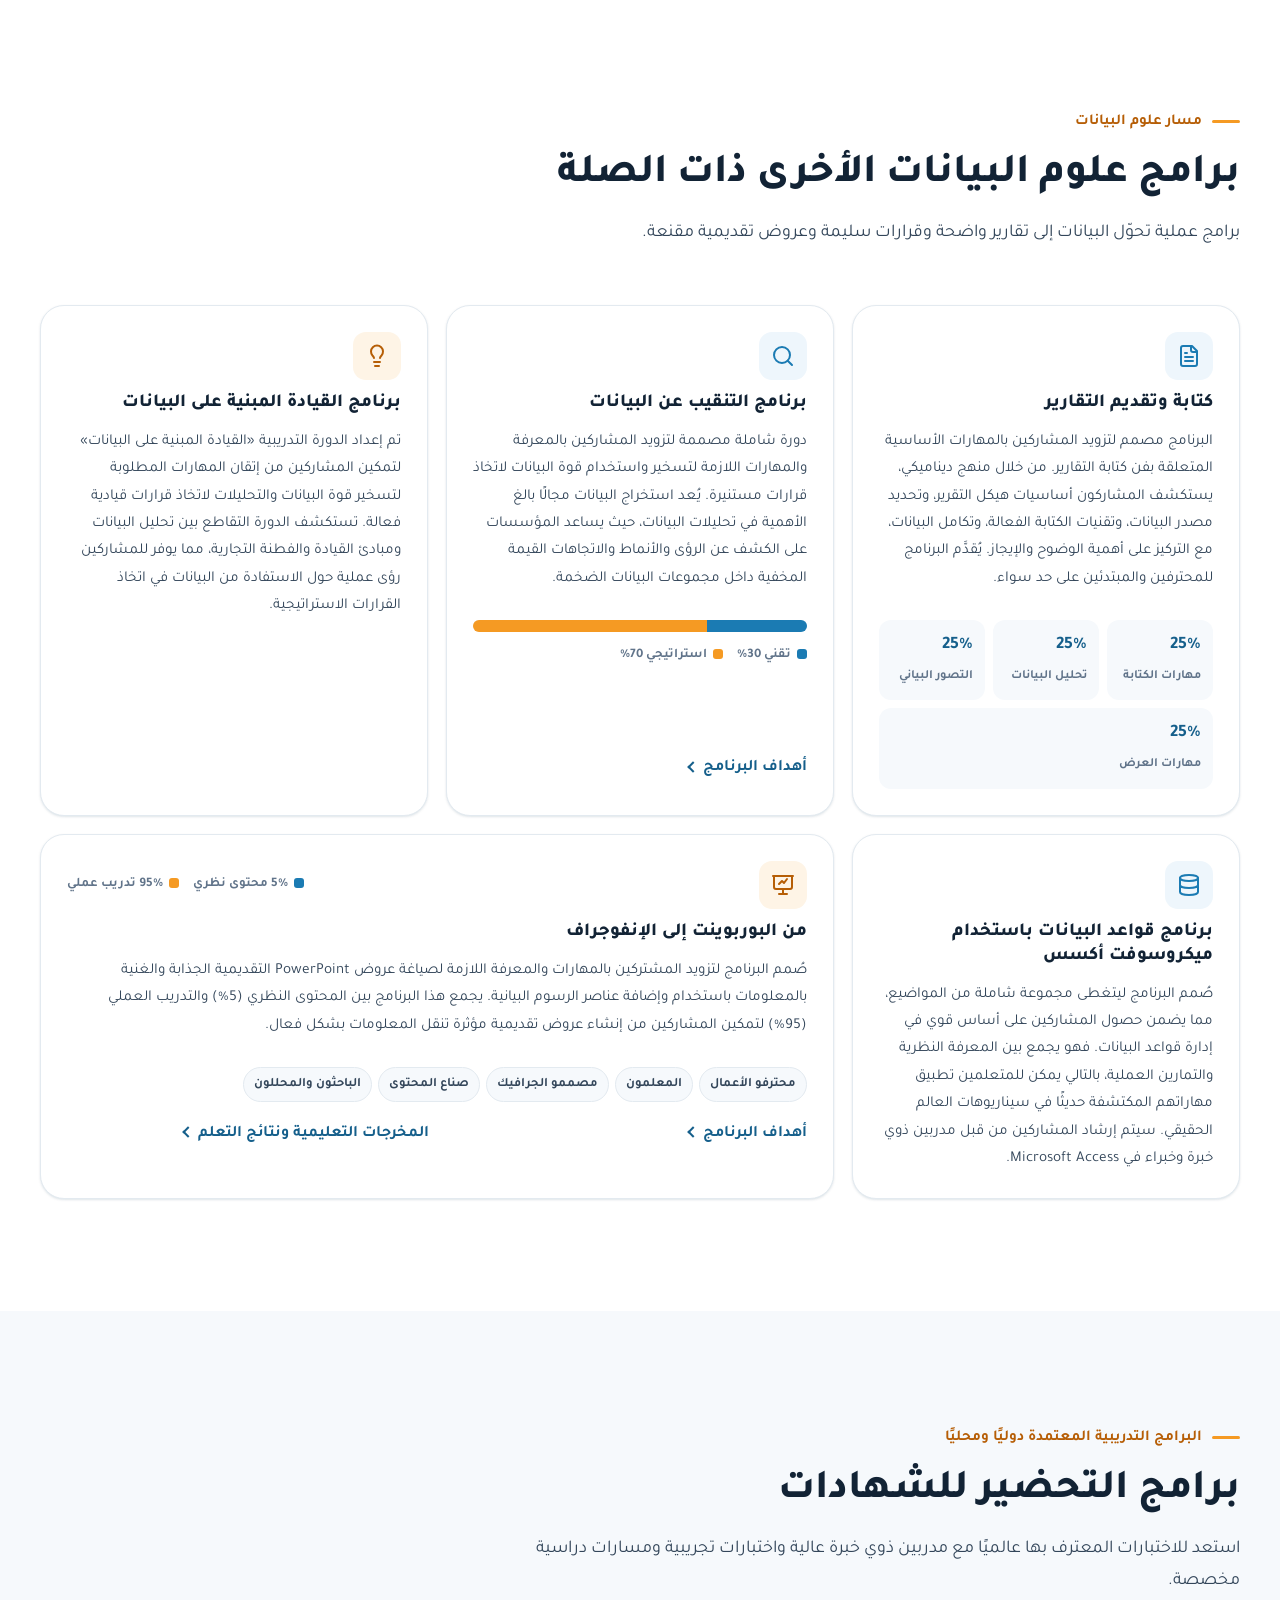
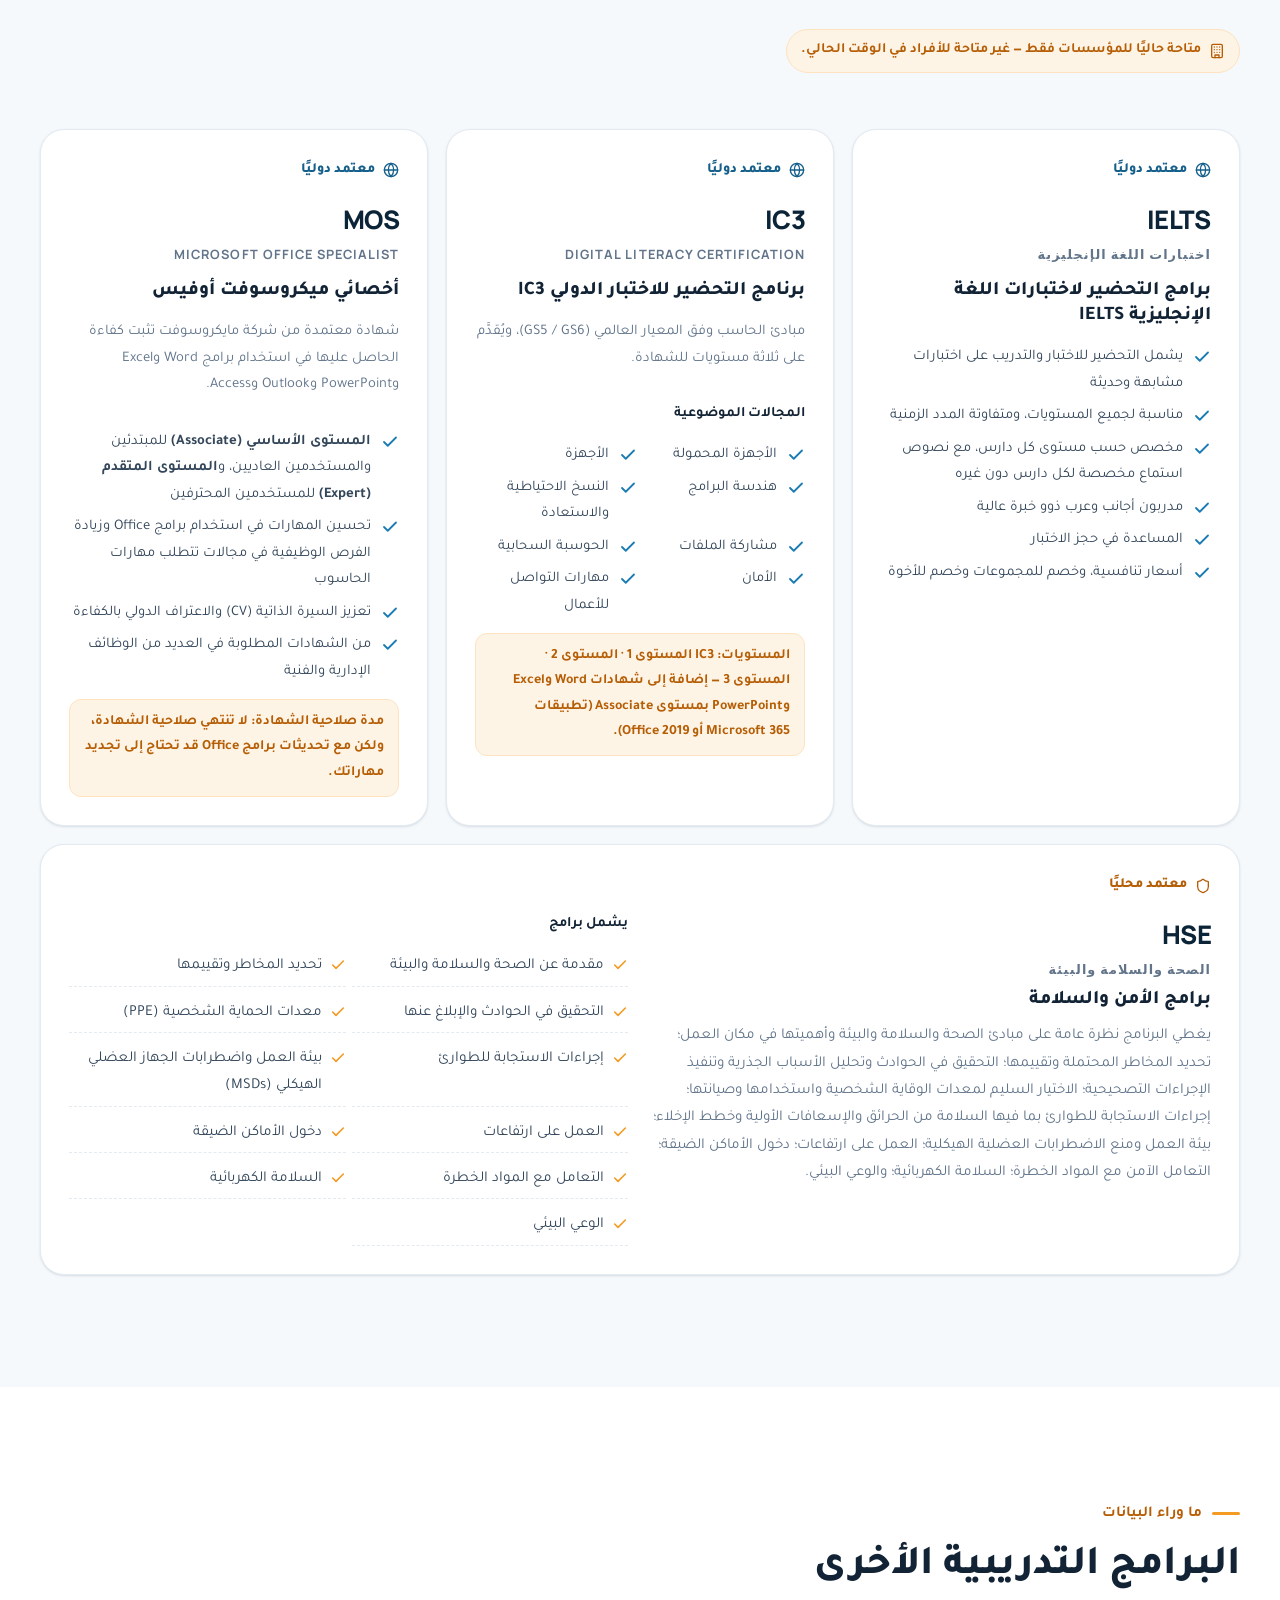
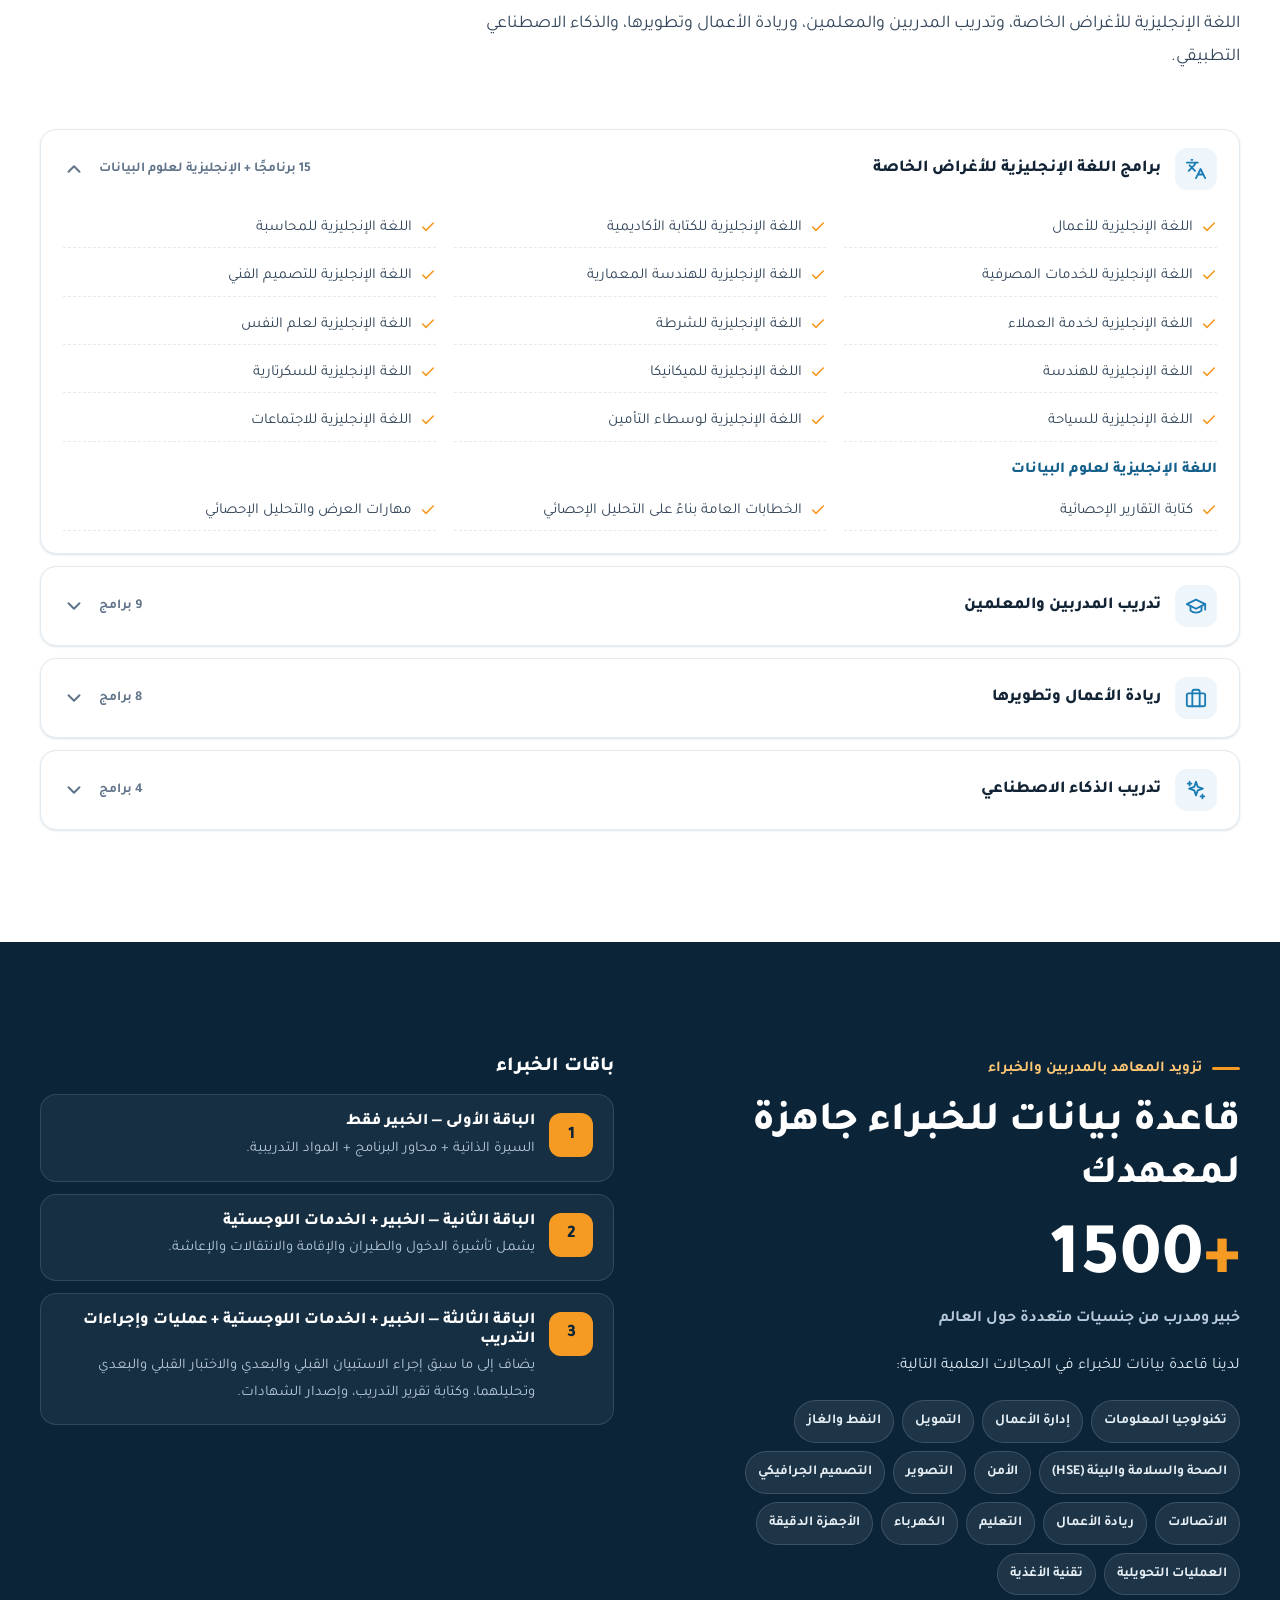
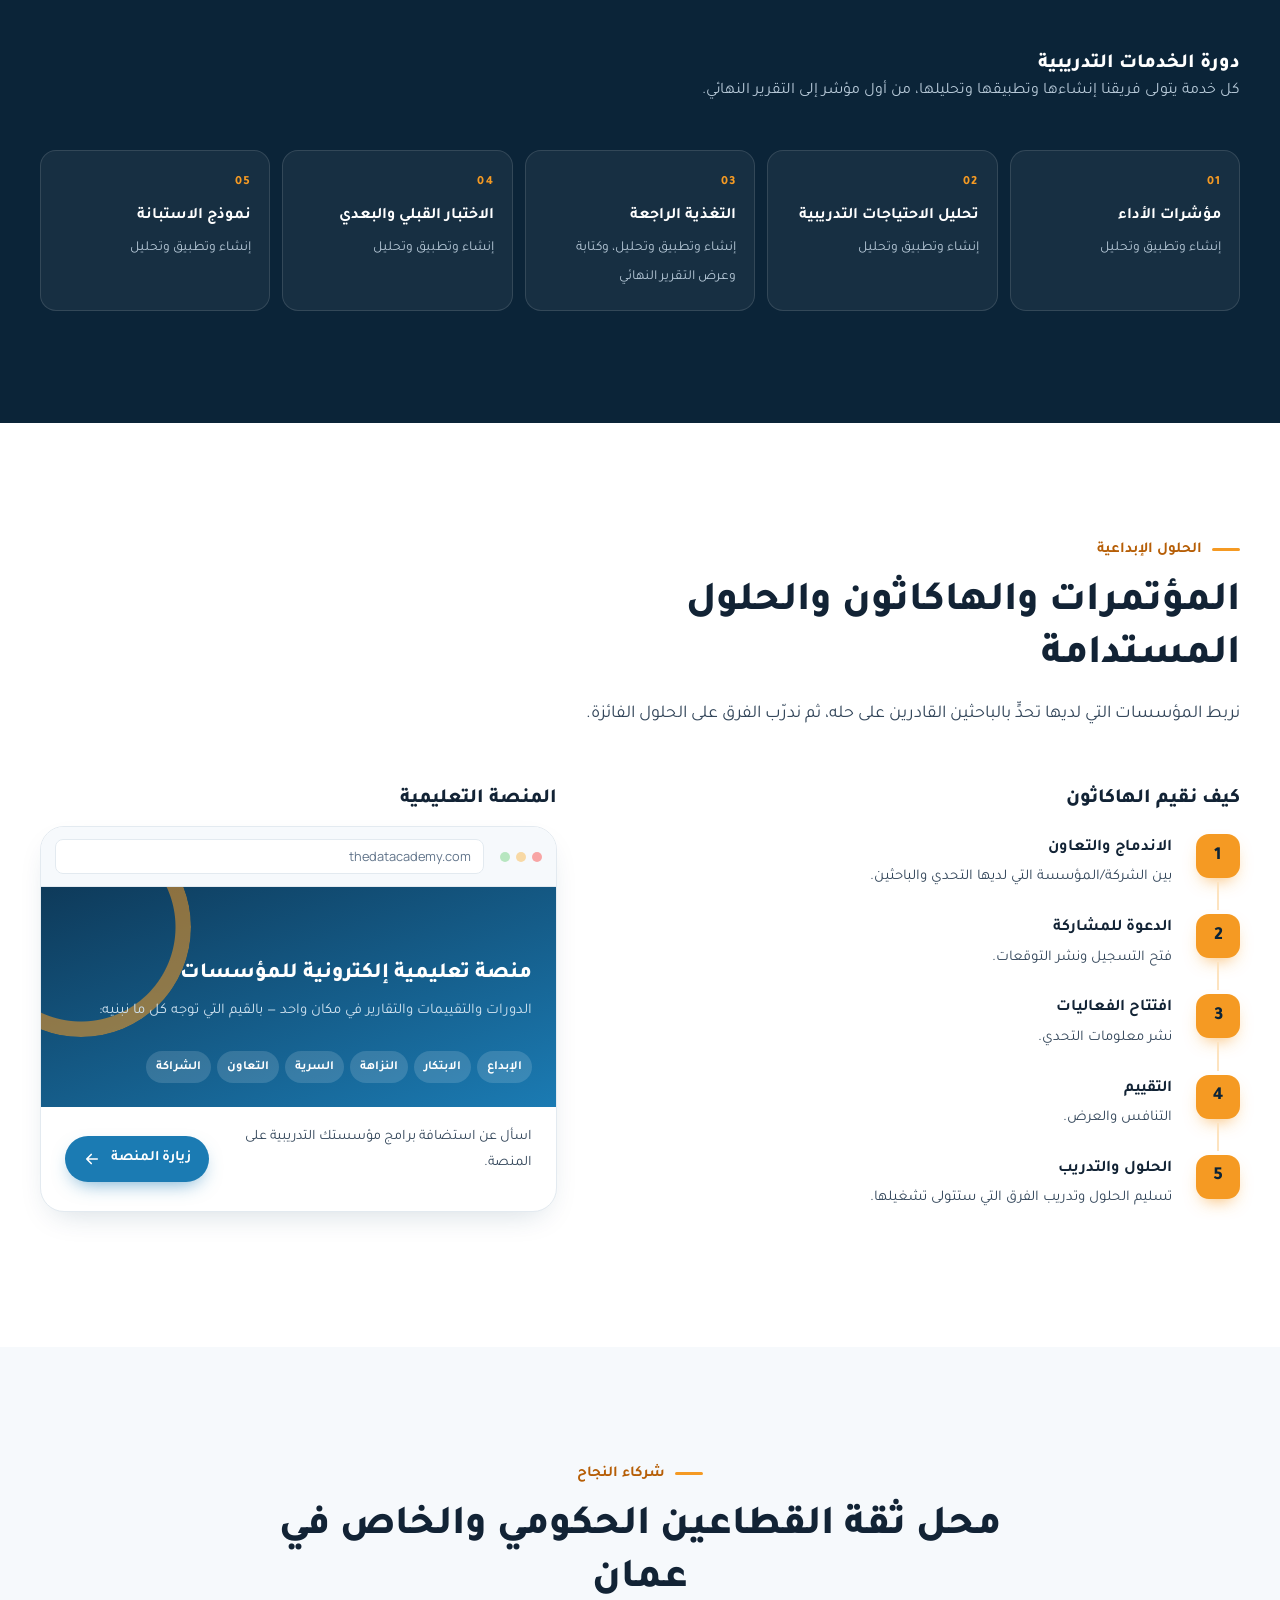
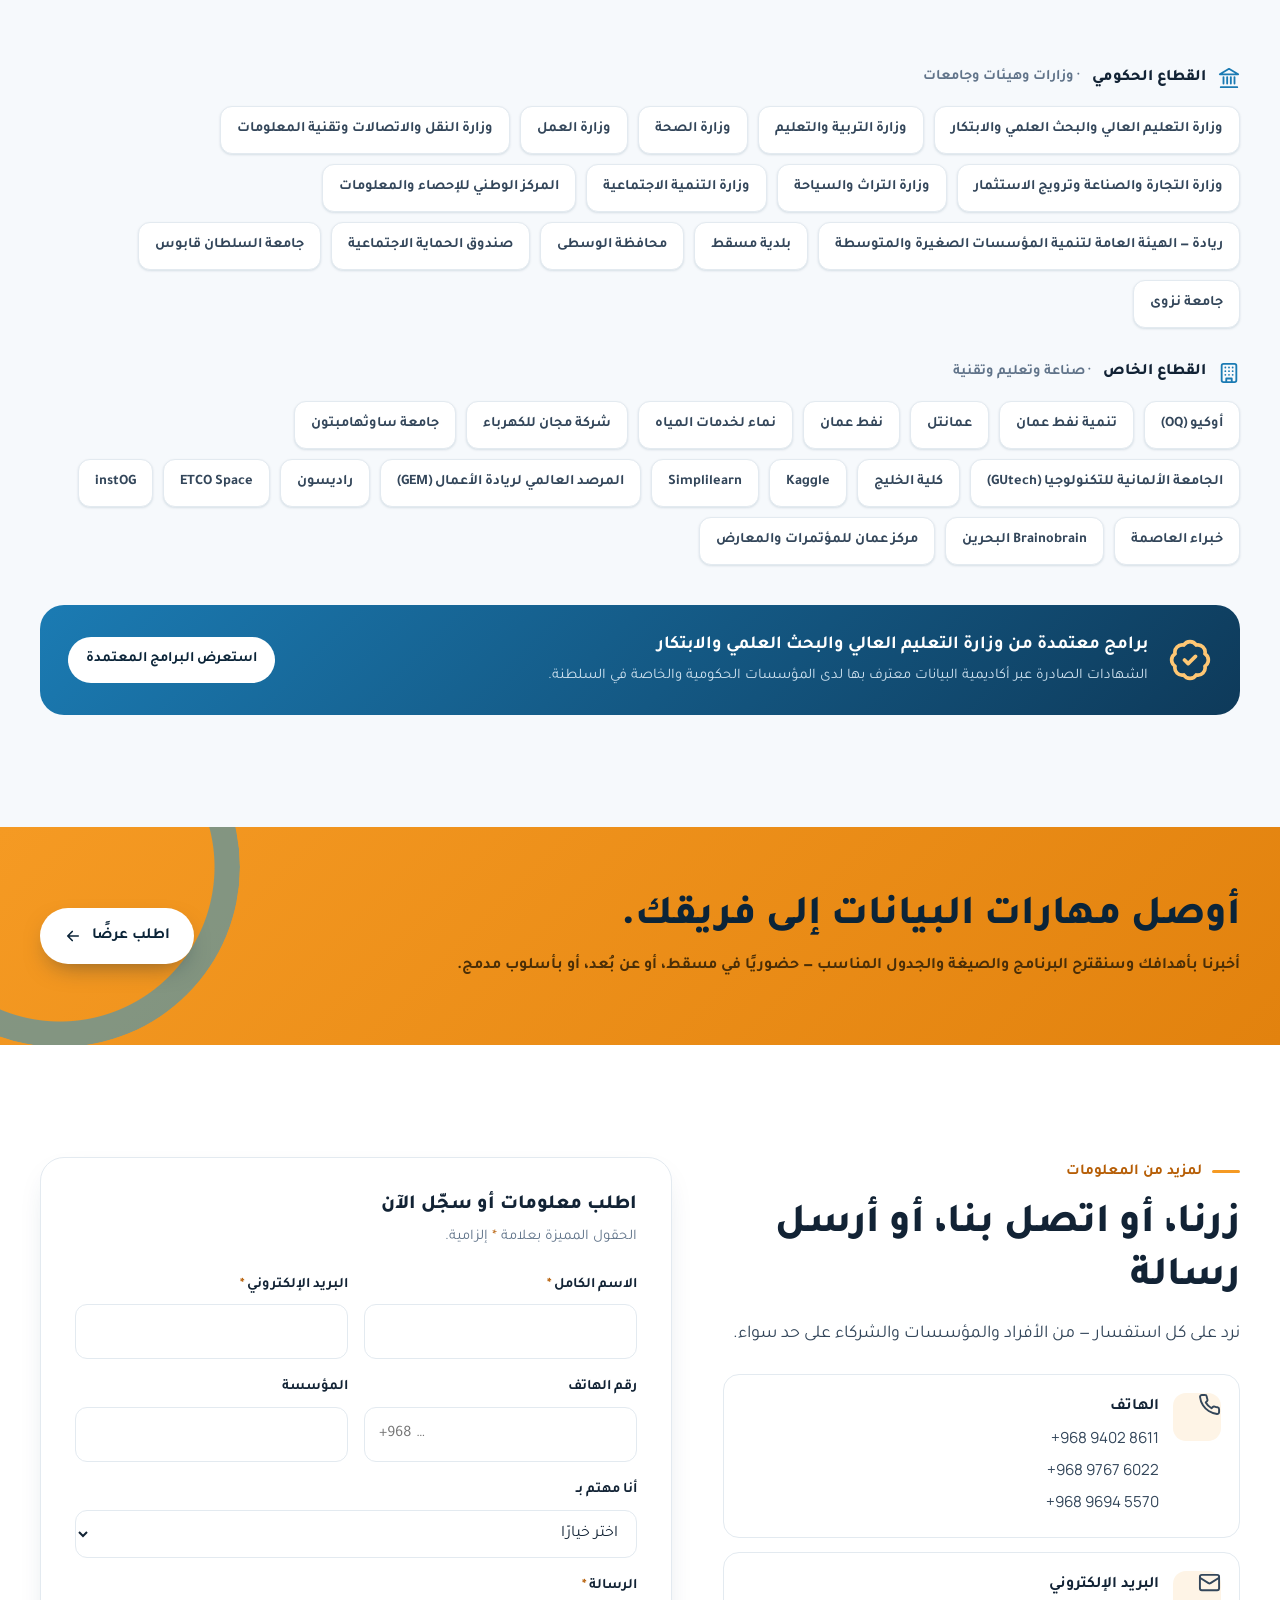
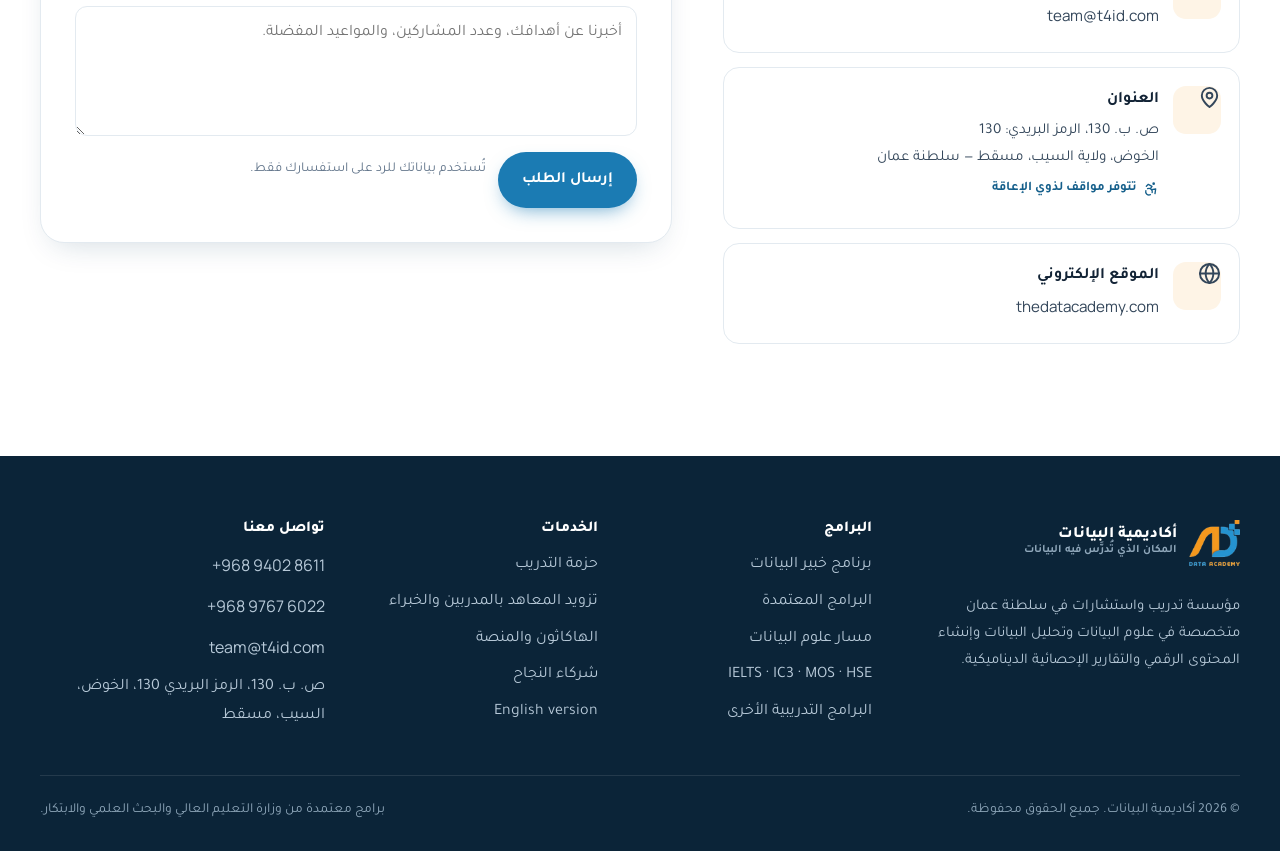
==== commit 6a284085: "Contact form: SMTP delivery via info@thedatacademy.com, config file, safer logging - contact.php rew" ====
--- a/ar/index.html
+++ b/ar/index.html
@@ -5,14 +5,14 @@
   <meta name="viewport" content="width=device-width, initial-scale=1">
   <title>أكاديمية البيانات | المكان الذي تُدرَّس فيه البيانات — مسقط، سلطنة عمان</title>
   <meta name="description" content="أكاديمية البيانات مؤسسة رائدة في مجال التدريب والاستشارات في سلطنة عمان، تقدم برامج معتمدة من وزارة التعليم العالي والبحث العلمي والابتكار في تحليل البيانات وعلوم البيانات واللغات والمهارات المهنية، إضافة إلى برامج التحضير لاختبارات IELTS وIC3 وMicrosoft Office Specialist.">
-  <link rel="canonical" href="https://thedataacademy.com/ar/">
-  <link rel="alternate" hreflang="ar" href="https://thedataacademy.com/ar/">
-  <link rel="alternate" hreflang="en" href="https://thedataacademy.com/">
-  <link rel="alternate" hreflang="x-default" href="https://thedataacademy.com/">
+  <link rel="canonical" href="https://thedatacademy.com/ar/">
+  <link rel="alternate" hreflang="ar" href="https://thedatacademy.com/ar/">
+  <link rel="alternate" hreflang="en" href="https://thedatacademy.com/">
+  <link rel="alternate" hreflang="x-default" href="https://thedatacademy.com/">
   <meta property="og:type" content="website">
   <meta property="og:title" content="أكاديمية البيانات — الابتكار القائم على البيانات">
   <meta property="og:description" content="برامج تدريبية معتمدة في تحليل البيانات وعلوم البيانات، وتحضير للشهادات الدولية، وتزويد المعاهد بالمدربين والخبراء، وحلول تعليمية مبتكرة في سلطنة عمان.">
-  <meta property="og:image" content="../assets/img/logo.png">
+  <meta property="og:image" content="https://thedatacademy.com/assets/img/logo.png">
   <meta property="og:locale" content="ar_OM">
   <meta property="og:locale:alternate" content="en_US">
   <meta name="theme-color" content="#2a95d1">
@@ -27,8 +27,8 @@
     "@type": "EducationalOrganization",
     "name": "أكاديمية البيانات",
     "alternateName": "Data Academy",
-    "url": "https://thedataacademy.com/ar/",
-    "logo": "https://thedataacademy.com/assets/img/logo.png",
+    "url": "https://thedatacademy.com/ar/",
+    "logo": "https://thedatacademy.com/assets/img/logo.png",
     "email": "team@t4id.com",
     "telephone": "+968 94028611",
     "address": {
@@ -109,7 +109,7 @@
     </nav>
 
     <div class="header__actions">
-      <a class="lang-switch" href="../index.html" lang="en" hreflang="en" title="English version">
+      <a class="lang-switch" href="../" lang="en" hreflang="en" title="English version">
         <svg aria-hidden="true"><use href="#i-globe"/></svg><span class="en">English</span>
       </a>
       <a class="btn btn--accent btn--sm" href="#contact">سجّل الآن</a>
@@ -732,7 +732,7 @@
       <div class="reveal" data-delay="1">
         <h3 style="margin-bottom:14px">المنصة التعليمية</h3>
         <div class="platform">
-          <div class="platform__chrome"><i></i><i></i><i></i><span class="platform__url">thedataacademy.com</span></div>
+          <div class="platform__chrome"><i></i><i></i><i></i><span class="platform__url">thedatacademy.com</span></div>
           <div class="platform__body">
             <span class="ring" aria-hidden="true"></span>
             <h3>منصة تعليمية إلكترونية للمؤسسات</h3>
@@ -741,7 +741,7 @@
           </div>
           <div class="platform__foot">
             <p>اسأل عن استضافة برامج مؤسستك التدريبية على المنصة.</p>
-            <a class="btn btn--primary btn--sm" href="https://thedataacademy.com/" target="_blank" rel="noopener">زيارة المنصة <svg class="icon-arrow" aria-hidden="true"><use href="#i-arrow"/></svg></a>
+            <a class="btn btn--primary btn--sm" href="https://thedatacademy.com/" target="_blank" rel="noopener">زيارة المنصة <svg class="icon-arrow" aria-hidden="true"><use href="#i-arrow"/></svg></a>
           </div>
         </div>
       </div>
@@ -837,7 +837,7 @@
         </div>
         <div class="contact-item">
           <span class="contact-item__icon"><svg aria-hidden="true"><use href="#i-globe"/></svg></span>
-          <div><strong>الموقع الإلكتروني</strong><a href="https://thedataacademy.com/" target="_blank" rel="noopener">thedataacademy.com</a></div>
+          <div><strong>الموقع الإلكتروني</strong><a href="https://thedatacademy.com/" target="_blank" rel="noopener">thedatacademy.com</a></div>
         </div>
       </div>
     </div>
@@ -926,7 +926,7 @@
           <li><a href="#experts">تزويد المعاهد بالمدربين والخبراء</a></li>
           <li><a href="#innovation">الهاكاثون والمنصة</a></li>
           <li><a href="#partners">شركاء النجاح</a></li>
-          <li><a href="../index.html" lang="en">English version</a></li>
+          <li><a href="../" lang="en">English version</a></li>
         </ul>
       </div>
       <div>
